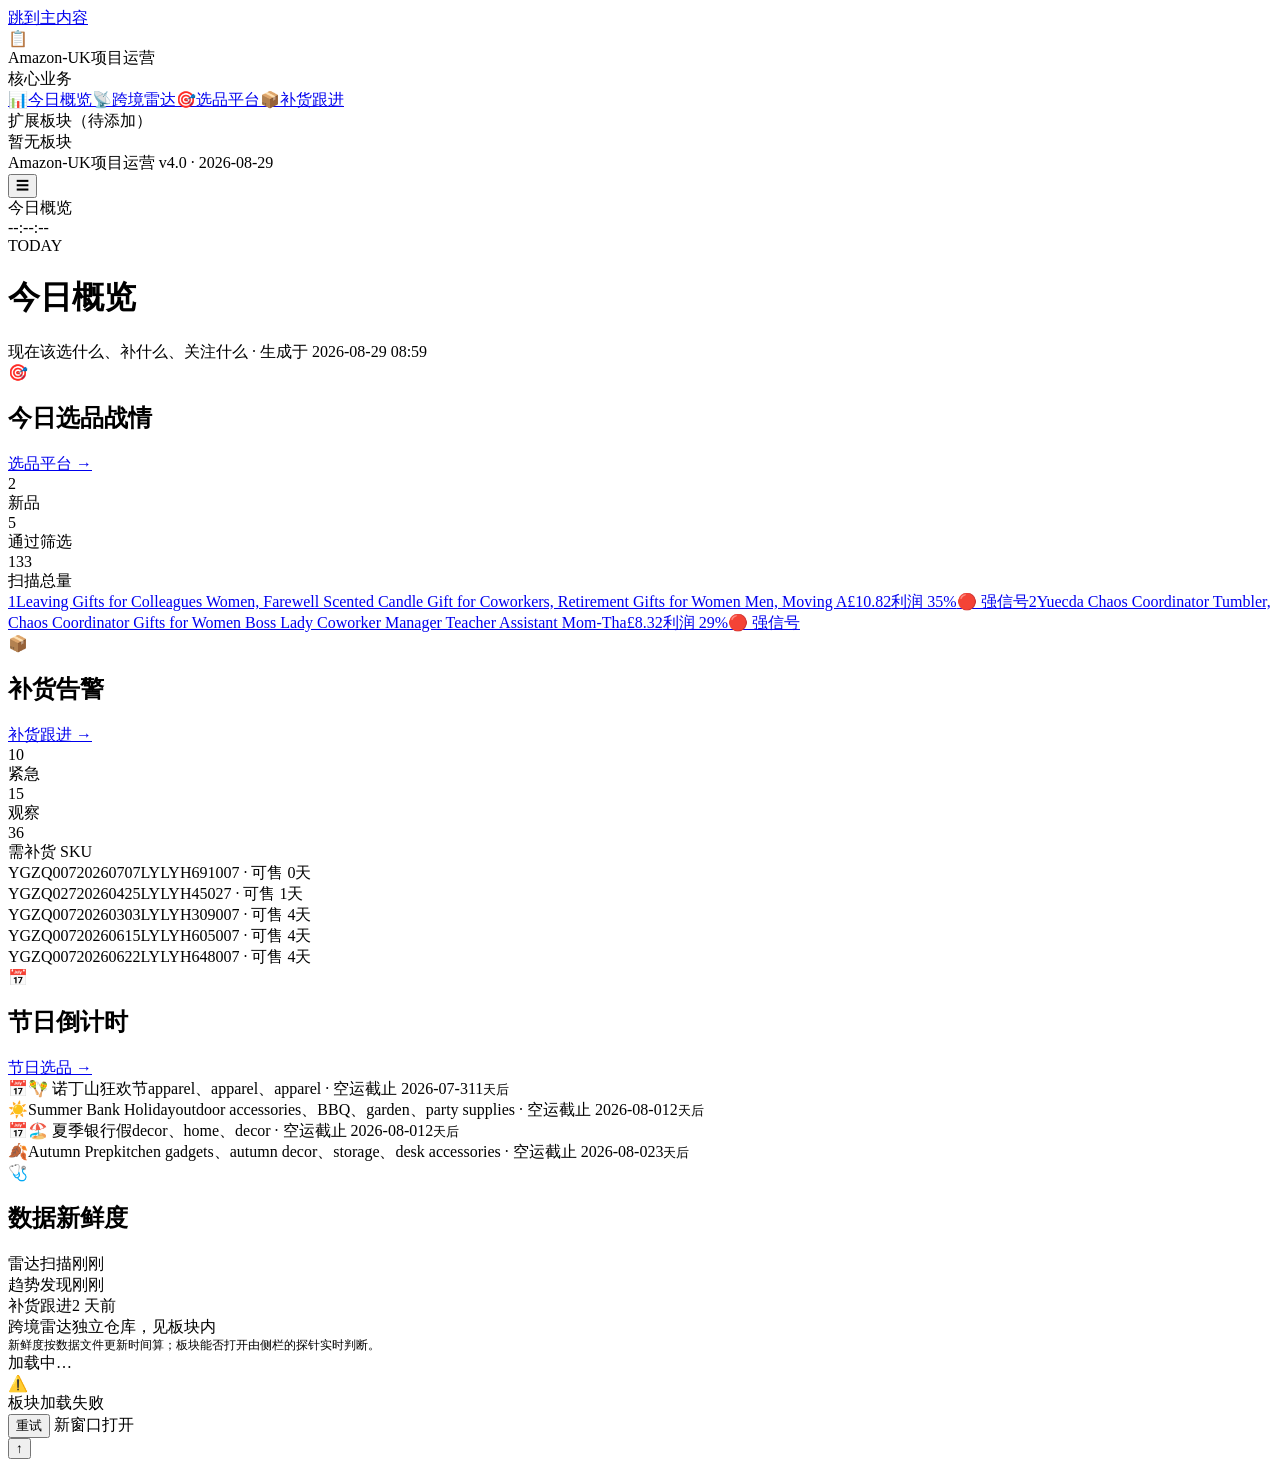
==== output/index.html @ d5772f44 "Add generated pages and France config" ====
<!DOCTYPE html>
<html lang="zh-CN">
<head>
<meta charset="UTF-8">
<meta name="viewport" content="width=device-width, initial-scale=1.0">
<title>Amazon-UK项目运营</title>
<link rel="icon" href="data:image/svg+xml,<svg xmlns='http://www.w3.org/2000/svg' viewBox='0 0 100 100'><text y='.9em' font-size='90'>📋</text></svg>">
<link rel="stylesheet" href="shared/oa-theme.css?v=202608290859">
</head>
<body class="oa-portal-page">

<a class="oa-skip-link" href="#main-content">跳到主内容</a>

<!-- Sidebar -->
<div id="sidebar-overlay" class="oa-sidebar-overlay"></div>
<aside id="sidebar" class="oa-sidebar">
    <div class="oa-sidebar-header">
        <div class="logo">
            <span class="logo-icon">📋</span>
            <div class="logo-text">
                <span class="logo-title">Amazon-UK项目运营</span>
                <span class="logo-sub"></span>
            </div>
        </div>
    </div>
    <nav id="nav" class="oa-nav" aria-label="板块导航">
        <div class="oa-nav-group-label">核心业务</div><a class="oa-nav-item" data-key="dashboard" href="#/dashboard" title="现在该选什么、补什么、关注什么"><span class="oa-nav-icon" aria-hidden="true">📊</span><span class="oa-nav-label">今日概览</span></a><a class="oa-nav-item" data-key="radar" href="#/radar" title="24h跨境电商情报聚合"><span class="oa-nav-icon" aria-hidden="true">📡</span><span class="oa-nav-label">跨境雷达</span><span class="oa-nav-health" data-health="unknown" title="板块健康状态"></span></a><a class="oa-nav-item" data-key="platform" href="#/platform" title="产品发现、扫描、看板管理"><span class="oa-nav-icon" aria-hidden="true">🎯</span><span class="oa-nav-label">选品平台</span><span class="oa-nav-health" data-health="unknown" title="板块健康状态"></span></a><a class="oa-nav-item" data-key="analysis" href="#/analysis" title="运营数据与补货分析"><span class="oa-nav-icon" aria-hidden="true">📦</span><span class="oa-nav-label">补货跟进</span><span class="oa-nav-health" data-health="unknown" title="板块健康状态"></span></a><div class="oa-nav-group-label dim">扩展板块（待添加）</div><div class="oa-nav-empty">暂无板块</div>
    </nav>
    <div class="oa-sidebar-footer">
        Amazon-UK项目运营 v4.0 · 2026-08-29
    </div>
</aside>

<!-- Main -->
<div id="main" class="oa-main">
    <div id="topbar" class="oa-topbar">
        <div class="oa-topbar-left">
            <button id="menuBtn" class="oa-menu-btn" aria-label="打开导航" aria-expanded="false">☰</button>
            <div class="module-title">
                <span class="dot" id="statusDot"></span>
                <span id="current-module">今日概览</span>
            </div>
        </div>
        <div class="topbar-right">
            <span class="last-update" id="last-update"></span>
            <span id="clock" class="oa-clock">--:--:--</span>
        </div>
    </div>

    <div id="main-content" class="oa-content-wrap" tabindex="-1">
        <!-- 今日概览：同源直渲染，不走 iframe（DESIGN-DECISIONS D6） -->
        <div id="dashboard" class="oa-dashboard">
<div class="oa-dash-head"><div class="oa-dash-eyebrow">TODAY</div><h1 class="oa-dash-title">今日概览</h1><div class="oa-dash-sub">现在该选什么、补什么、关注什么 · 生成于 2026-08-29 08:59</div></div><div class="oa-dash-grid"><section class="oa-dash-card"><div class="oa-dash-card-head"><span class="oa-dash-card-icon" aria-hidden="true">🎯</span><h2 class="oa-dash-card-title">今日选品战情</h2><a class="oa-dash-card-link" href="#/platform">选品平台 →</a></div><div class="oa-dash-metrics"><div class="oa-dash-metric"><div class="oa-dash-metric-value">2</div><div class="oa-dash-metric-label">新品</div></div><div class="oa-dash-metric"><div class="oa-dash-metric-value">5</div><div class="oa-dash-metric-label">通过筛选</div></div><div class="oa-dash-metric"><div class="oa-dash-metric-value">133</div><div class="oa-dash-metric-label">扫描总量</div></div></div><div class="oa-dash-picks"><a class="oa-pick" href="https://www.amazon.co.uk/dp/B0F4KLK5TJ" target="_blank" rel="noopener noreferrer"><span class="oa-pick-rank">1</span><img class="oa-pick-img" src="https://m.media-amazon.com/images/I/61jW+x+29pL._AC_UL320_.jpg" alt="" loading="lazy"><span class="oa-pick-body"><span class="oa-pick-name">Leaving Gifts for Colleagues Women, Farewell Scented Candle Gift for Coworkers, Retirement Gifts for Women Men, Moving A</span><span class="oa-pick-meta"><span class="oa-pick-price">£10.82</span><span>利润 35%</span><span>🔴 强信号</span></span></span></a><a class="oa-pick" href="https://www.amazon.co.uk/dp/B0GS9F2SWW" target="_blank" rel="noopener noreferrer"><span class="oa-pick-rank">2</span><img class="oa-pick-img" src="https://m.media-amazon.com/images/I/71F77Io3lPL._AC_UL320_.jpg" alt="" loading="lazy"><span class="oa-pick-body"><span class="oa-pick-name">Yuecda Chaos Coordinator Tumbler, Chaos Coordinator Gifts for Women Boss Lady Coworker Manager Teacher Assistant Mom-Tha</span><span class="oa-pick-meta"><span class="oa-pick-price">£8.32</span><span>利润 29%</span><span>🔴 强信号</span></span></span></a></div></section><section class="oa-dash-card"><div class="oa-dash-card-head"><span class="oa-dash-card-icon" aria-hidden="true">📦</span><h2 class="oa-dash-card-title">补货告警</h2><a class="oa-dash-card-link" href="#/analysis">补货跟进 →</a></div><div class="oa-dash-metrics"><div class="oa-dash-metric"><div class="oa-dash-metric-value is-alert">10</div><div class="oa-dash-metric-label">紧急</div></div><div class="oa-dash-metric"><div class="oa-dash-metric-value is-warn">15</div><div class="oa-dash-metric-label">观察</div></div><div class="oa-dash-metric"><div class="oa-dash-metric-value">36</div><div class="oa-dash-metric-label">需补货 SKU</div></div></div><div class="oa-dash-alerts"><div class="oa-alert-row" data-level="urgent"><span class="oa-alert-sku" title="LY帐篷钉拔器-2件">YGZQ00720260707LYLYH691</span><span class="oa-alert-tag">007 · 可售 0天</span></div><div class="oa-alert-row" data-level="urgent"><span class="oa-alert-sku" title="LY足球奖杯气球-奖杯1+足球2+金星2+丝带1">YGZQ02720260425LYLYH45</span><span class="oa-alert-tag">027 · 可售 1天</span></div><div class="oa-alert-row" data-level="urgent"><span class="oa-alert-sku" title="LY壁纸平滑工具-8件套">YGZQ00720260303LYLYH309</span><span class="oa-alert-tag">007 · 可售 4天</span></div><div class="oa-alert-row" data-level="urgent"><span class="oa-alert-sku" title="LY宿醉工具包10*15cm-10件">YGZQ00720260615LYLYH605</span><span class="oa-alert-tag">007 · 可售 4天</span></div><div class="oa-alert-row" data-level="urgent"><span class="oa-alert-sku" title="LY便携折叠杯架-1层6杯-1件">YGZQ00720260622LYLYH648</span><span class="oa-alert-tag">007 · 可售 4天</span></div></div></section><section class="oa-dash-card"><div class="oa-dash-card-head"><span class="oa-dash-card-icon" aria-hidden="true">📅</span><h2 class="oa-dash-card-title">节日倒计时</h2><a class="oa-dash-card-link" href="#/platform">节日选品 →</a></div><div class="oa-dash-festivals"><div class="oa-fest-row"><span class="oa-fest-icon" aria-hidden="true">📅</span><span class="oa-fest-body"><span class="oa-fest-name">🪇 诺丁山狂欢节</span><span class="oa-fest-cats" title="apparel、apparel、apparel · 空运截止 2026-07-31">apparel、apparel、apparel · 空运截止 2026-07-31</span></span><span class="oa-fest-days is-soon">1<small>天后</small></span></div><div class="oa-fest-row"><span class="oa-fest-icon" aria-hidden="true">☀️</span><span class="oa-fest-body"><span class="oa-fest-name">Summer Bank Holiday</span><span class="oa-fest-cats" title="outdoor accessories、BBQ、garden、party supplies · 空运截止 2026-08-01">outdoor accessories、BBQ、garden、party supplies · 空运截止 2026-08-01</span></span><span class="oa-fest-days is-soon">2<small>天后</small></span></div><div class="oa-fest-row"><span class="oa-fest-icon" aria-hidden="true">📅</span><span class="oa-fest-body"><span class="oa-fest-name">🏖️ 夏季银行假</span><span class="oa-fest-cats" title="decor、home、decor · 空运截止 2026-08-01">decor、home、decor · 空运截止 2026-08-01</span></span><span class="oa-fest-days is-soon">2<small>天后</small></span></div><div class="oa-fest-row"><span class="oa-fest-icon" aria-hidden="true">🍂</span><span class="oa-fest-body"><span class="oa-fest-name">Autumn Prep</span><span class="oa-fest-cats" title="kitchen gadgets、autumn decor、storage、desk accessories · 空运截止 2026-08-02">kitchen gadgets、autumn decor、storage、desk accessories · 空运截止 2026-08-02</span></span><span class="oa-fest-days is-soon">3<small>天后</small></span></div></div></section><section class="oa-dash-card"><div class="oa-dash-card-head"><span class="oa-dash-card-icon" aria-hidden="true">🩺</span><h2 class="oa-dash-card-title">数据新鲜度</h2></div><div class="oa-dash-health"><div class="oa-health-row"><span class="oa-health-dot" data-health="ok"></span><span class="oa-health-name">雷达扫描</span><span class="oa-health-detail">刚刚</span></div><div class="oa-health-row"><span class="oa-health-dot" data-health="ok"></span><span class="oa-health-name">趋势发现</span><span class="oa-health-detail">刚刚</span></div><div class="oa-health-row"><span class="oa-health-dot" data-health="ok"></span><span class="oa-health-name">补货跟进</span><span class="oa-health-detail">2 天前</span></div><div class="oa-health-row"><span class="oa-health-dot" data-health="unknown"></span><span class="oa-health-name">跨境雷达</span><span class="oa-health-detail">独立仓库，见板块内</span></div></div><div class="oa-dash-sub" style="margin-top:0;font-size:11.5px">新鲜度按数据文件更新时间算；板块能否打开由侧栏的探针实时判断。</div></section></div>
        </div>

        <!-- 板块 iframe -->
        <iframe id="content-frame" class="oa-content-frame" title="板块内容" hidden></iframe>

        <!-- 加载中 -->
        <div id="loading" class="oa-loading">
            <div class="spinner"></div>
            <span class="load-text">加载中…</span>
        </div>

        <!-- 加载失败：audit P2 —— iframe 的 error 事件识别不了 HTTP 404/500，
             所以四种结果都要有明确 UI，不能让空白页伪装成加载成功 -->
        <div id="frameError" class="oa-frame-error" role="alert">
            <div class="fe-icon" id="feIcon">⚠️</div>
            <div class="fe-title" id="feTitle">板块加载失败</div>
            <div class="fe-desc" id="feDesc"></div>
            <div class="fe-detail" id="feDetail"></div>
            <div class="fe-actions">
                <button class="oa-btn oa-btn-primary" id="feRetry">重试</button>
                <a class="oa-btn" id="feOpen" target="_blank" rel="noopener noreferrer">新窗口打开</a>
            </div>
        </div>
    </div>
</div>

<script>window.OA_PORTAL = {"systemName": "Amazon-UK\u9879\u76ee\u8fd0\u8425", "siteOrigin": "https://Baodan168.github.io", "dashboardKey": "dashboard", "builtAt": "2026-08-29 08:59", "modules": [{"key": "dashboard", "label": "\u4eca\u65e5\u6982\u89c8", "url": "", "probe": "", "inline": true, "cross_origin": false}, {"key": "radar", "label": "\u8de8\u5883\u96f7\u8fbe", "url": "https://Baodan168.github.io/kj-news-radar/", "probe": "https://Baodan168.github.io/kj-news-radar/", "inline": false, "cross_origin": true}, {"key": "platform", "label": "\u9009\u54c1\u5e73\u53f0", "url": "platform.html", "probe": "platform.html", "inline": false, "cross_origin": false}, {"key": "analysis", "label": "\u8865\u8d27\u8ddf\u8fdb", "url": "analysis/", "probe": "analysis/index.html", "inline": false, "cross_origin": false}]};</script>
<script src="assets/portal.js?v=202608290859"></script>

<!-- 回到顶部（固定显示） -->
<button class="to-top" id="toTop" aria-label="回到顶部" title="回到顶部">↑</button>
<script>
(function () {
  var b = document.getElementById('toTop');
  if (!b) return;
  function scrollTop() {
    var sc = document.scrollingElement || document.documentElement;
    if (sc.scrollTop > 0) sc.scrollTo({ top: 0, behavior: 'smooth' });
    var els = document.querySelectorAll('.oa-content-wrap, .content-wrap, [class*="scroll"], main, body');
    for (var i = 0; i < els.length; i++) {
      if (els[i].scrollTop > 0) els[i].scrollTo({ top: 0, behavior: 'smooth' });
    }
    // 同域 iframe 内部滚动联动（如跨境雷达：cross_origin 不拉高 iframe，滚动在 iframe 内部）
    var fr = document.querySelector('iframe');
    if (fr && fr.contentWindow) {
      try {
        var iw = fr.contentWindow;
        if (iw.scrollY > 0) iw.scrollTo({ top: 0, behavior: 'smooth' });
        var idoc = fr.contentDocument;
        if (idoc) {
          var ies = idoc.querySelectorAll('.oa-content-wrap, .content-wrap, [class*="scroll"], main, body');
          for (var j = 0; j < ies.length; j++) {
            if (ies[j].scrollTop > 0) ies[j].scrollTo({ top: 0, behavior: 'smooth' });
          }
        }
      } catch (e) { /* 跨域 iframe 无法访问，忽略 */ }
    }
  }
  b.addEventListener('click', scrollTop);
})();
</script>
</body>
</html>
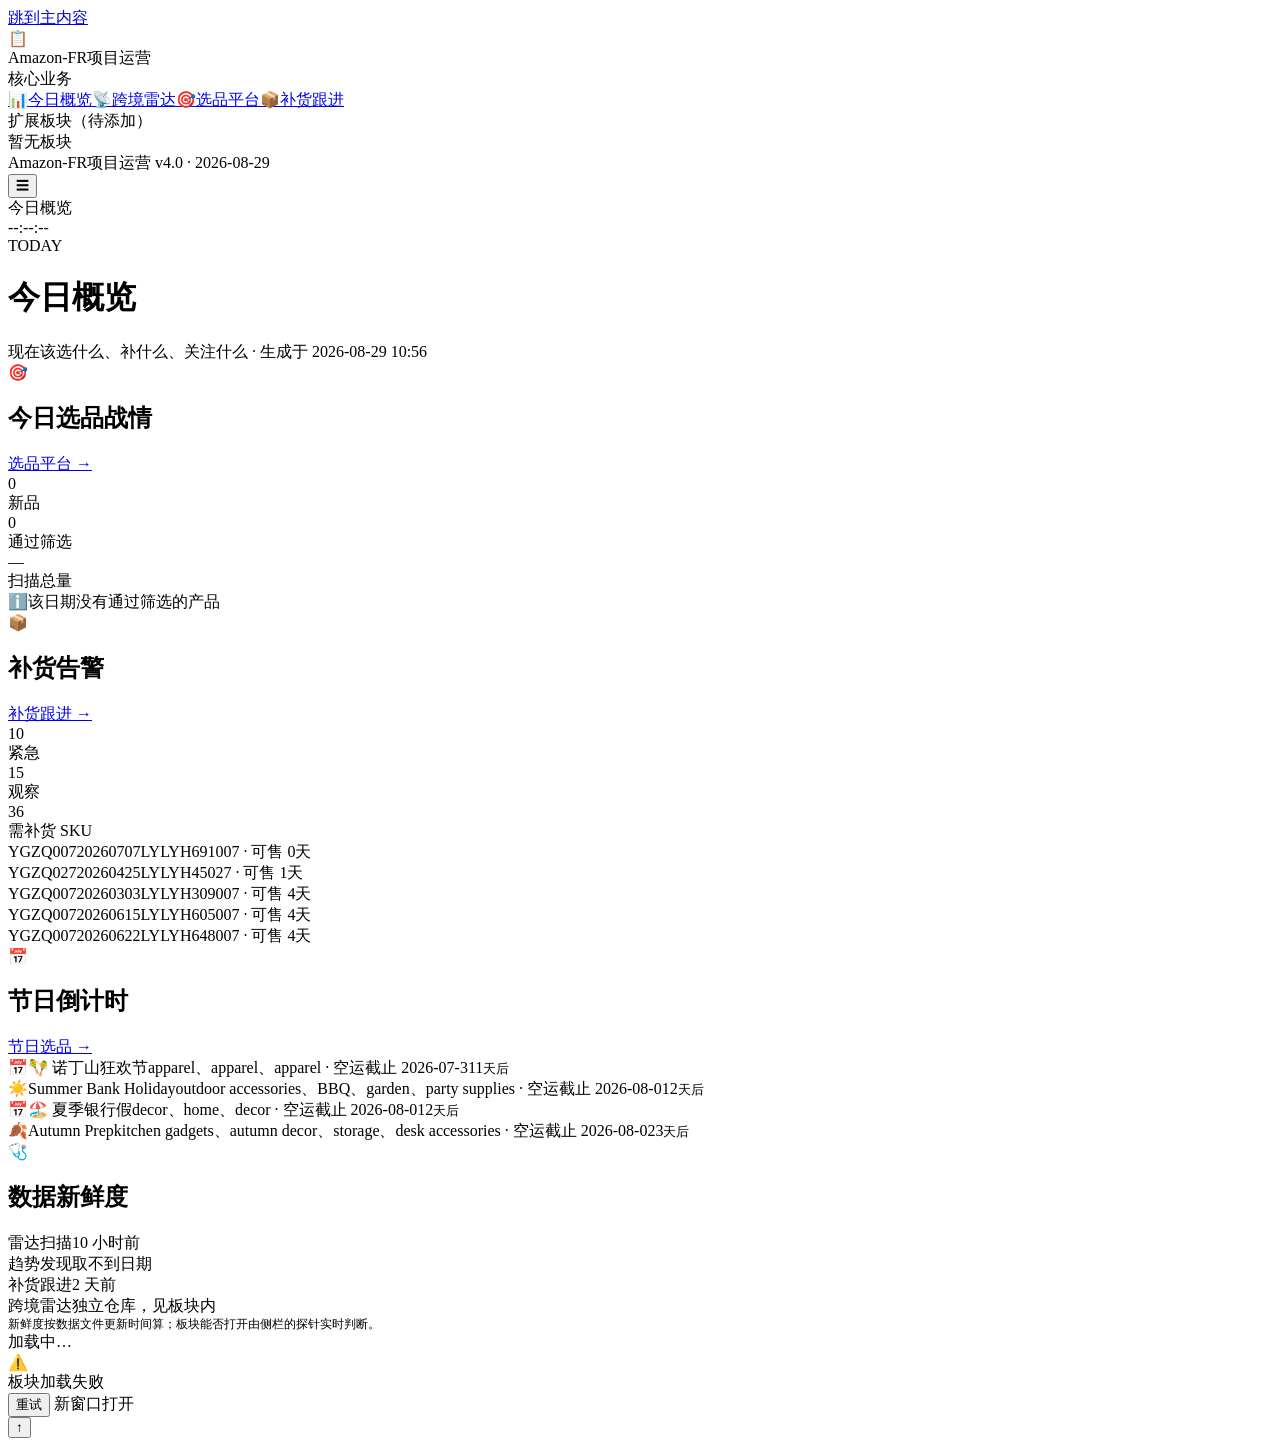
==== commit cd20b188: "完善法国站：修复爬虫bug、添加法国节日数据、更新festival引擎" ====
--- a/output/index.html
+++ b/output/index.html
@@ -3,9 +3,9 @@
 <head>
 <meta charset="UTF-8">
 <meta name="viewport" content="width=device-width, initial-scale=1.0">
-<title>Amazon-UK项目运营</title>
+<title>Amazon-FR项目运营</title>
 <link rel="icon" href="data:image/svg+xml,<svg xmlns='http://www.w3.org/2000/svg' viewBox='0 0 100 100'><text y='.9em' font-size='90'>📋</text></svg>">
-<link rel="stylesheet" href="shared/oa-theme.css?v=202608290859">
+<link rel="stylesheet" href="shared/oa-theme.css?v=202608291056">
 </head>
 <body class="oa-portal-page">
 
@@ -18,7 +18,7 @@
         <div class="logo">
             <span class="logo-icon">📋</span>
             <div class="logo-text">
-                <span class="logo-title">Amazon-UK项目运营</span>
+                <span class="logo-title">Amazon-FR项目运营</span>
                 <span class="logo-sub"></span>
             </div>
         </div>
@@ -27,7 +27,7 @@
         <div class="oa-nav-group-label">核心业务</div><a class="oa-nav-item" data-key="dashboard" href="#/dashboard" title="现在该选什么、补什么、关注什么"><span class="oa-nav-icon" aria-hidden="true">📊</span><span class="oa-nav-label">今日概览</span></a><a class="oa-nav-item" data-key="radar" href="#/radar" title="24h跨境电商情报聚合"><span class="oa-nav-icon" aria-hidden="true">📡</span><span class="oa-nav-label">跨境雷达</span><span class="oa-nav-health" data-health="unknown" title="板块健康状态"></span></a><a class="oa-nav-item" data-key="platform" href="#/platform" title="产品发现、扫描、看板管理"><span class="oa-nav-icon" aria-hidden="true">🎯</span><span class="oa-nav-label">选品平台</span><span class="oa-nav-health" data-health="unknown" title="板块健康状态"></span></a><a class="oa-nav-item" data-key="analysis" href="#/analysis" title="运营数据与补货分析"><span class="oa-nav-icon" aria-hidden="true">📦</span><span class="oa-nav-label">补货跟进</span><span class="oa-nav-health" data-health="unknown" title="板块健康状态"></span></a><div class="oa-nav-group-label dim">扩展板块（待添加）</div><div class="oa-nav-empty">暂无板块</div>
     </nav>
     <div class="oa-sidebar-footer">
-        Amazon-UK项目运营 v4.0 · 2026-08-29
+        Amazon-FR项目运营 v4.0 · 2026-08-29
     </div>
 </aside>
 
@@ -50,7 +50,7 @@
     <div id="main-content" class="oa-content-wrap" tabindex="-1">
         <!-- 今日概览：同源直渲染，不走 iframe（DESIGN-DECISIONS D6） -->
         <div id="dashboard" class="oa-dashboard">
-<div class="oa-dash-head"><div class="oa-dash-eyebrow">TODAY</div><h1 class="oa-dash-title">今日概览</h1><div class="oa-dash-sub">现在该选什么、补什么、关注什么 · 生成于 2026-08-29 08:59</div></div><div class="oa-dash-grid"><section class="oa-dash-card"><div class="oa-dash-card-head"><span class="oa-dash-card-icon" aria-hidden="true">🎯</span><h2 class="oa-dash-card-title">今日选品战情</h2><a class="oa-dash-card-link" href="#/platform">选品平台 →</a></div><div class="oa-dash-metrics"><div class="oa-dash-metric"><div class="oa-dash-metric-value">2</div><div class="oa-dash-metric-label">新品</div></div><div class="oa-dash-metric"><div class="oa-dash-metric-value">5</div><div class="oa-dash-metric-label">通过筛选</div></div><div class="oa-dash-metric"><div class="oa-dash-metric-value">133</div><div class="oa-dash-metric-label">扫描总量</div></div></div><div class="oa-dash-picks"><a class="oa-pick" href="https://www.amazon.co.uk/dp/B0F4KLK5TJ" target="_blank" rel="noopener noreferrer"><span class="oa-pick-rank">1</span><img class="oa-pick-img" src="https://m.media-amazon.com/images/I/61jW+x+29pL._AC_UL320_.jpg" alt="" loading="lazy"><span class="oa-pick-body"><span class="oa-pick-name">Leaving Gifts for Colleagues Women, Farewell Scented Candle Gift for Coworkers, Retirement Gifts for Women Men, Moving A</span><span class="oa-pick-meta"><span class="oa-pick-price">£10.82</span><span>利润 35%</span><span>🔴 强信号</span></span></span></a><a class="oa-pick" href="https://www.amazon.co.uk/dp/B0GS9F2SWW" target="_blank" rel="noopener noreferrer"><span class="oa-pick-rank">2</span><img class="oa-pick-img" src="https://m.media-amazon.com/images/I/71F77Io3lPL._AC_UL320_.jpg" alt="" loading="lazy"><span class="oa-pick-body"><span class="oa-pick-name">Yuecda Chaos Coordinator Tumbler, Chaos Coordinator Gifts for Women Boss Lady Coworker Manager Teacher Assistant Mom-Tha</span><span class="oa-pick-meta"><span class="oa-pick-price">£8.32</span><span>利润 29%</span><span>🔴 强信号</span></span></span></a></div></section><section class="oa-dash-card"><div class="oa-dash-card-head"><span class="oa-dash-card-icon" aria-hidden="true">📦</span><h2 class="oa-dash-card-title">补货告警</h2><a class="oa-dash-card-link" href="#/analysis">补货跟进 →</a></div><div class="oa-dash-metrics"><div class="oa-dash-metric"><div class="oa-dash-metric-value is-alert">10</div><div class="oa-dash-metric-label">紧急</div></div><div class="oa-dash-metric"><div class="oa-dash-metric-value is-warn">15</div><div class="oa-dash-metric-label">观察</div></div><div class="oa-dash-metric"><div class="oa-dash-metric-value">36</div><div class="oa-dash-metric-label">需补货 SKU</div></div></div><div class="oa-dash-alerts"><div class="oa-alert-row" data-level="urgent"><span class="oa-alert-sku" title="LY帐篷钉拔器-2件">YGZQ00720260707LYLYH691</span><span class="oa-alert-tag">007 · 可售 0天</span></div><div class="oa-alert-row" data-level="urgent"><span class="oa-alert-sku" title="LY足球奖杯气球-奖杯1+足球2+金星2+丝带1">YGZQ02720260425LYLYH45</span><span class="oa-alert-tag">027 · 可售 1天</span></div><div class="oa-alert-row" data-level="urgent"><span class="oa-alert-sku" title="LY壁纸平滑工具-8件套">YGZQ00720260303LYLYH309</span><span class="oa-alert-tag">007 · 可售 4天</span></div><div class="oa-alert-row" data-level="urgent"><span class="oa-alert-sku" title="LY宿醉工具包10*15cm-10件">YGZQ00720260615LYLYH605</span><span class="oa-alert-tag">007 · 可售 4天</span></div><div class="oa-alert-row" data-level="urgent"><span class="oa-alert-sku" title="LY便携折叠杯架-1层6杯-1件">YGZQ00720260622LYLYH648</span><span class="oa-alert-tag">007 · 可售 4天</span></div></div></section><section class="oa-dash-card"><div class="oa-dash-card-head"><span class="oa-dash-card-icon" aria-hidden="true">📅</span><h2 class="oa-dash-card-title">节日倒计时</h2><a class="oa-dash-card-link" href="#/platform">节日选品 →</a></div><div class="oa-dash-festivals"><div class="oa-fest-row"><span class="oa-fest-icon" aria-hidden="true">📅</span><span class="oa-fest-body"><span class="oa-fest-name">🪇 诺丁山狂欢节</span><span class="oa-fest-cats" title="apparel、apparel、apparel · 空运截止 2026-07-31">apparel、apparel、apparel · 空运截止 2026-07-31</span></span><span class="oa-fest-days is-soon">1<small>天后</small></span></div><div class="oa-fest-row"><span class="oa-fest-icon" aria-hidden="true">☀️</span><span class="oa-fest-body"><span class="oa-fest-name">Summer Bank Holiday</span><span class="oa-fest-cats" title="outdoor accessories、BBQ、garden、party supplies · 空运截止 2026-08-01">outdoor accessories、BBQ、garden、party supplies · 空运截止 2026-08-01</span></span><span class="oa-fest-days is-soon">2<small>天后</small></span></div><div class="oa-fest-row"><span class="oa-fest-icon" aria-hidden="true">📅</span><span class="oa-fest-body"><span class="oa-fest-name">🏖️ 夏季银行假</span><span class="oa-fest-cats" title="decor、home、decor · 空运截止 2026-08-01">decor、home、decor · 空运截止 2026-08-01</span></span><span class="oa-fest-days is-soon">2<small>天后</small></span></div><div class="oa-fest-row"><span class="oa-fest-icon" aria-hidden="true">🍂</span><span class="oa-fest-body"><span class="oa-fest-name">Autumn Prep</span><span class="oa-fest-cats" title="kitchen gadgets、autumn decor、storage、desk accessories · 空运截止 2026-08-02">kitchen gadgets、autumn decor、storage、desk accessories · 空运截止 2026-08-02</span></span><span class="oa-fest-days is-soon">3<small>天后</small></span></div></div></section><section class="oa-dash-card"><div class="oa-dash-card-head"><span class="oa-dash-card-icon" aria-hidden="true">🩺</span><h2 class="oa-dash-card-title">数据新鲜度</h2></div><div class="oa-dash-health"><div class="oa-health-row"><span class="oa-health-dot" data-health="ok"></span><span class="oa-health-name">雷达扫描</span><span class="oa-health-detail">刚刚</span></div><div class="oa-health-row"><span class="oa-health-dot" data-health="ok"></span><span class="oa-health-name">趋势发现</span><span class="oa-health-detail">刚刚</span></div><div class="oa-health-row"><span class="oa-health-dot" data-health="ok"></span><span class="oa-health-name">补货跟进</span><span class="oa-health-detail">2 天前</span></div><div class="oa-health-row"><span class="oa-health-dot" data-health="unknown"></span><span class="oa-health-name">跨境雷达</span><span class="oa-health-detail">独立仓库，见板块内</span></div></div><div class="oa-dash-sub" style="margin-top:0;font-size:11.5px">新鲜度按数据文件更新时间算；板块能否打开由侧栏的探针实时判断。</div></section></div>
+<div class="oa-dash-head"><div class="oa-dash-eyebrow">TODAY</div><h1 class="oa-dash-title">今日概览</h1><div class="oa-dash-sub">现在该选什么、补什么、关注什么 · 生成于 2026-08-29 10:56</div></div><div class="oa-dash-grid"><section class="oa-dash-card"><div class="oa-dash-card-head"><span class="oa-dash-card-icon" aria-hidden="true">🎯</span><h2 class="oa-dash-card-title">今日选品战情</h2><a class="oa-dash-card-link" href="#/platform">选品平台 →</a></div><div class="oa-dash-metrics"><div class="oa-dash-metric"><div class="oa-dash-metric-value">0</div><div class="oa-dash-metric-label">新品</div></div><div class="oa-dash-metric"><div class="oa-dash-metric-value">0</div><div class="oa-dash-metric-label">通过筛选</div></div><div class="oa-dash-metric"><div class="oa-dash-metric-value">—</div><div class="oa-dash-metric-label">扫描总量</div></div></div><div class="oa-dash-nodata"><span class="nd-icon">ℹ️</span><span>该日期没有通过筛选的产品</span></div></section><section class="oa-dash-card"><div class="oa-dash-card-head"><span class="oa-dash-card-icon" aria-hidden="true">📦</span><h2 class="oa-dash-card-title">补货告警</h2><a class="oa-dash-card-link" href="#/analysis">补货跟进 →</a></div><div class="oa-dash-metrics"><div class="oa-dash-metric"><div class="oa-dash-metric-value is-alert">10</div><div class="oa-dash-metric-label">紧急</div></div><div class="oa-dash-metric"><div class="oa-dash-metric-value is-warn">15</div><div class="oa-dash-metric-label">观察</div></div><div class="oa-dash-metric"><div class="oa-dash-metric-value">36</div><div class="oa-dash-metric-label">需补货 SKU</div></div></div><div class="oa-dash-alerts"><div class="oa-alert-row" data-level="urgent"><span class="oa-alert-sku" title="LY帐篷钉拔器-2件">YGZQ00720260707LYLYH691</span><span class="oa-alert-tag">007 · 可售 0天</span></div><div class="oa-alert-row" data-level="urgent"><span class="oa-alert-sku" title="LY足球奖杯气球-奖杯1+足球2+金星2+丝带1">YGZQ02720260425LYLYH45</span><span class="oa-alert-tag">027 · 可售 1天</span></div><div class="oa-alert-row" data-level="urgent"><span class="oa-alert-sku" title="LY壁纸平滑工具-8件套">YGZQ00720260303LYLYH309</span><span class="oa-alert-tag">007 · 可售 4天</span></div><div class="oa-alert-row" data-level="urgent"><span class="oa-alert-sku" title="LY宿醉工具包10*15cm-10件">YGZQ00720260615LYLYH605</span><span class="oa-alert-tag">007 · 可售 4天</span></div><div class="oa-alert-row" data-level="urgent"><span class="oa-alert-sku" title="LY便携折叠杯架-1层6杯-1件">YGZQ00720260622LYLYH648</span><span class="oa-alert-tag">007 · 可售 4天</span></div></div></section><section class="oa-dash-card"><div class="oa-dash-card-head"><span class="oa-dash-card-icon" aria-hidden="true">📅</span><h2 class="oa-dash-card-title">节日倒计时</h2><a class="oa-dash-card-link" href="#/platform">节日选品 →</a></div><div class="oa-dash-festivals"><div class="oa-fest-row"><span class="oa-fest-icon" aria-hidden="true">📅</span><span class="oa-fest-body"><span class="oa-fest-name">🪇 诺丁山狂欢节</span><span class="oa-fest-cats" title="apparel、apparel、apparel · 空运截止 2026-07-31">apparel、apparel、apparel · 空运截止 2026-07-31</span></span><span class="oa-fest-days is-soon">1<small>天后</small></span></div><div class="oa-fest-row"><span class="oa-fest-icon" aria-hidden="true">☀️</span><span class="oa-fest-body"><span class="oa-fest-name">Summer Bank Holiday</span><span class="oa-fest-cats" title="outdoor accessories、BBQ、garden、party supplies · 空运截止 2026-08-01">outdoor accessories、BBQ、garden、party supplies · 空运截止 2026-08-01</span></span><span class="oa-fest-days is-soon">2<small>天后</small></span></div><div class="oa-fest-row"><span class="oa-fest-icon" aria-hidden="true">📅</span><span class="oa-fest-body"><span class="oa-fest-name">🏖️ 夏季银行假</span><span class="oa-fest-cats" title="decor、home、decor · 空运截止 2026-08-01">decor、home、decor · 空运截止 2026-08-01</span></span><span class="oa-fest-days is-soon">2<small>天后</small></span></div><div class="oa-fest-row"><span class="oa-fest-icon" aria-hidden="true">🍂</span><span class="oa-fest-body"><span class="oa-fest-name">Autumn Prep</span><span class="oa-fest-cats" title="kitchen gadgets、autumn decor、storage、desk accessories · 空运截止 2026-08-02">kitchen gadgets、autumn decor、storage、desk accessories · 空运截止 2026-08-02</span></span><span class="oa-fest-days is-soon">3<small>天后</small></span></div></div></section><section class="oa-dash-card"><div class="oa-dash-card-head"><span class="oa-dash-card-icon" aria-hidden="true">🩺</span><h2 class="oa-dash-card-title">数据新鲜度</h2></div><div class="oa-dash-health"><div class="oa-health-row"><span class="oa-health-dot" data-health="ok"></span><span class="oa-health-name">雷达扫描</span><span class="oa-health-detail">10 小时前</span></div><div class="oa-health-row"><span class="oa-health-dot" data-health="unknown"></span><span class="oa-health-name">趋势发现</span><span class="oa-health-detail">取不到日期</span></div><div class="oa-health-row"><span class="oa-health-dot" data-health="ok"></span><span class="oa-health-name">补货跟进</span><span class="oa-health-detail">2 天前</span></div><div class="oa-health-row"><span class="oa-health-dot" data-health="unknown"></span><span class="oa-health-name">跨境雷达</span><span class="oa-health-detail">独立仓库，见板块内</span></div></div><div class="oa-dash-sub" style="margin-top:0;font-size:11.5px">新鲜度按数据文件更新时间算；板块能否打开由侧栏的探针实时判断。</div></section></div>
         </div>
 
         <!-- 板块 iframe -->
@@ -77,8 +77,8 @@
     </div>
 </div>
 
-<script>window.OA_PORTAL = {"systemName": "Amazon-UK\u9879\u76ee\u8fd0\u8425", "siteOrigin": "https://Baodan168.github.io", "dashboardKey": "dashboard", "builtAt": "2026-08-29 08:59", "modules": [{"key": "dashboard", "label": "\u4eca\u65e5\u6982\u89c8", "url": "", "probe": "", "inline": true, "cross_origin": false}, {"key": "radar", "label": "\u8de8\u5883\u96f7\u8fbe", "url": "https://Baodan168.github.io/kj-news-radar/", "probe": "https://Baodan168.github.io/kj-news-radar/", "inline": false, "cross_origin": true}, {"key": "platform", "label": "\u9009\u54c1\u5e73\u53f0", "url": "platform.html", "probe": "platform.html", "inline": false, "cross_origin": false}, {"key": "analysis", "label": "\u8865\u8d27\u8ddf\u8fdb", "url": "analysis/", "probe": "analysis/index.html", "inline": false, "cross_origin": false}]};</script>
-<script src="assets/portal.js?v=202608290859"></script>
+<script>window.OA_PORTAL = {"systemName": "Amazon-FR\u9879\u76ee\u8fd0\u8425", "siteOrigin": "https://Baodan168.github.io", "dashboardKey": "dashboard", "builtAt": "2026-08-29 10:56", "modules": [{"key": "dashboard", "label": "\u4eca\u65e5\u6982\u89c8", "url": "", "probe": "", "inline": true, "cross_origin": false}, {"key": "radar", "label": "\u8de8\u5883\u96f7\u8fbe", "url": "https://Baodan168.github.io/kj-news-radar/", "probe": "https://Baodan168.github.io/kj-news-radar/", "inline": false, "cross_origin": true}, {"key": "platform", "label": "\u9009\u54c1\u5e73\u53f0", "url": "platform.html", "probe": "platform.html", "inline": false, "cross_origin": false}, {"key": "analysis", "label": "\u8865\u8d27\u8ddf\u8fdb", "url": "analysis/", "probe": "analysis/index.html", "inline": false, "cross_origin": false}]};</script>
+<script src="assets/portal.js?v=202608291056"></script>
 
 <!-- 回到顶部（固定显示） -->
 <button class="to-top" id="toTop" aria-label="回到顶部" title="回到顶部">↑</button>
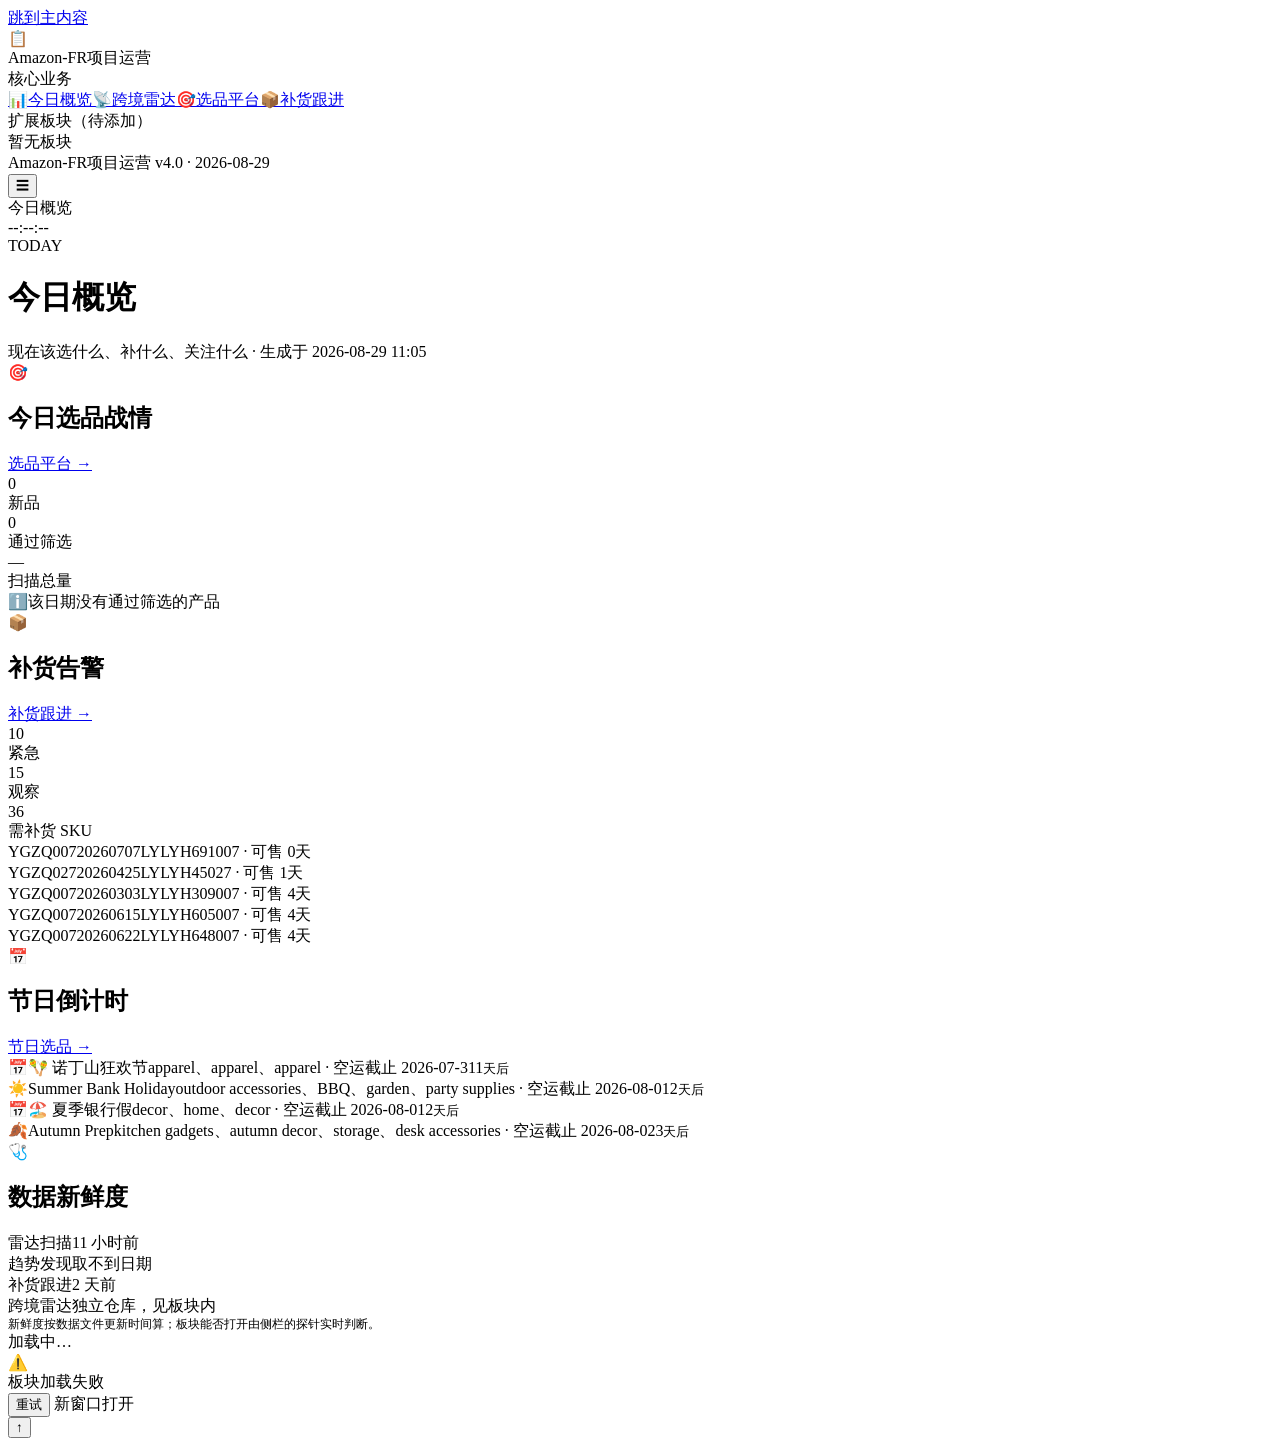
==== commit d6ffa0d7: "添加shared样式目录，复用UK UI设计" ====
--- a/output/index.html
+++ b/output/index.html
@@ -5,7 +5,7 @@
 <meta name="viewport" content="width=device-width, initial-scale=1.0">
 <title>Amazon-FR项目运营</title>
 <link rel="icon" href="data:image/svg+xml,<svg xmlns='http://www.w3.org/2000/svg' viewBox='0 0 100 100'><text y='.9em' font-size='90'>📋</text></svg>">
-<link rel="stylesheet" href="shared/oa-theme.css?v=202608291056">
+<link rel="stylesheet" href="shared/oa-theme.css?v=202608291105">
 </head>
 <body class="oa-portal-page">
 
@@ -50,7 +50,7 @@
     <div id="main-content" class="oa-content-wrap" tabindex="-1">
         <!-- 今日概览：同源直渲染，不走 iframe（DESIGN-DECISIONS D6） -->
         <div id="dashboard" class="oa-dashboard">
-<div class="oa-dash-head"><div class="oa-dash-eyebrow">TODAY</div><h1 class="oa-dash-title">今日概览</h1><div class="oa-dash-sub">现在该选什么、补什么、关注什么 · 生成于 2026-08-29 10:56</div></div><div class="oa-dash-grid"><section class="oa-dash-card"><div class="oa-dash-card-head"><span class="oa-dash-card-icon" aria-hidden="true">🎯</span><h2 class="oa-dash-card-title">今日选品战情</h2><a class="oa-dash-card-link" href="#/platform">选品平台 →</a></div><div class="oa-dash-metrics"><div class="oa-dash-metric"><div class="oa-dash-metric-value">0</div><div class="oa-dash-metric-label">新品</div></div><div class="oa-dash-metric"><div class="oa-dash-metric-value">0</div><div class="oa-dash-metric-label">通过筛选</div></div><div class="oa-dash-metric"><div class="oa-dash-metric-value">—</div><div class="oa-dash-metric-label">扫描总量</div></div></div><div class="oa-dash-nodata"><span class="nd-icon">ℹ️</span><span>该日期没有通过筛选的产品</span></div></section><section class="oa-dash-card"><div class="oa-dash-card-head"><span class="oa-dash-card-icon" aria-hidden="true">📦</span><h2 class="oa-dash-card-title">补货告警</h2><a class="oa-dash-card-link" href="#/analysis">补货跟进 →</a></div><div class="oa-dash-metrics"><div class="oa-dash-metric"><div class="oa-dash-metric-value is-alert">10</div><div class="oa-dash-metric-label">紧急</div></div><div class="oa-dash-metric"><div class="oa-dash-metric-value is-warn">15</div><div class="oa-dash-metric-label">观察</div></div><div class="oa-dash-metric"><div class="oa-dash-metric-value">36</div><div class="oa-dash-metric-label">需补货 SKU</div></div></div><div class="oa-dash-alerts"><div class="oa-alert-row" data-level="urgent"><span class="oa-alert-sku" title="LY帐篷钉拔器-2件">YGZQ00720260707LYLYH691</span><span class="oa-alert-tag">007 · 可售 0天</span></div><div class="oa-alert-row" data-level="urgent"><span class="oa-alert-sku" title="LY足球奖杯气球-奖杯1+足球2+金星2+丝带1">YGZQ02720260425LYLYH45</span><span class="oa-alert-tag">027 · 可售 1天</span></div><div class="oa-alert-row" data-level="urgent"><span class="oa-alert-sku" title="LY壁纸平滑工具-8件套">YGZQ00720260303LYLYH309</span><span class="oa-alert-tag">007 · 可售 4天</span></div><div class="oa-alert-row" data-level="urgent"><span class="oa-alert-sku" title="LY宿醉工具包10*15cm-10件">YGZQ00720260615LYLYH605</span><span class="oa-alert-tag">007 · 可售 4天</span></div><div class="oa-alert-row" data-level="urgent"><span class="oa-alert-sku" title="LY便携折叠杯架-1层6杯-1件">YGZQ00720260622LYLYH648</span><span class="oa-alert-tag">007 · 可售 4天</span></div></div></section><section class="oa-dash-card"><div class="oa-dash-card-head"><span class="oa-dash-card-icon" aria-hidden="true">📅</span><h2 class="oa-dash-card-title">节日倒计时</h2><a class="oa-dash-card-link" href="#/platform">节日选品 →</a></div><div class="oa-dash-festivals"><div class="oa-fest-row"><span class="oa-fest-icon" aria-hidden="true">📅</span><span class="oa-fest-body"><span class="oa-fest-name">🪇 诺丁山狂欢节</span><span class="oa-fest-cats" title="apparel、apparel、apparel · 空运截止 2026-07-31">apparel、apparel、apparel · 空运截止 2026-07-31</span></span><span class="oa-fest-days is-soon">1<small>天后</small></span></div><div class="oa-fest-row"><span class="oa-fest-icon" aria-hidden="true">☀️</span><span class="oa-fest-body"><span class="oa-fest-name">Summer Bank Holiday</span><span class="oa-fest-cats" title="outdoor accessories、BBQ、garden、party supplies · 空运截止 2026-08-01">outdoor accessories、BBQ、garden、party supplies · 空运截止 2026-08-01</span></span><span class="oa-fest-days is-soon">2<small>天后</small></span></div><div class="oa-fest-row"><span class="oa-fest-icon" aria-hidden="true">📅</span><span class="oa-fest-body"><span class="oa-fest-name">🏖️ 夏季银行假</span><span class="oa-fest-cats" title="decor、home、decor · 空运截止 2026-08-01">decor、home、decor · 空运截止 2026-08-01</span></span><span class="oa-fest-days is-soon">2<small>天后</small></span></div><div class="oa-fest-row"><span class="oa-fest-icon" aria-hidden="true">🍂</span><span class="oa-fest-body"><span class="oa-fest-name">Autumn Prep</span><span class="oa-fest-cats" title="kitchen gadgets、autumn decor、storage、desk accessories · 空运截止 2026-08-02">kitchen gadgets、autumn decor、storage、desk accessories · 空运截止 2026-08-02</span></span><span class="oa-fest-days is-soon">3<small>天后</small></span></div></div></section><section class="oa-dash-card"><div class="oa-dash-card-head"><span class="oa-dash-card-icon" aria-hidden="true">🩺</span><h2 class="oa-dash-card-title">数据新鲜度</h2></div><div class="oa-dash-health"><div class="oa-health-row"><span class="oa-health-dot" data-health="ok"></span><span class="oa-health-name">雷达扫描</span><span class="oa-health-detail">10 小时前</span></div><div class="oa-health-row"><span class="oa-health-dot" data-health="unknown"></span><span class="oa-health-name">趋势发现</span><span class="oa-health-detail">取不到日期</span></div><div class="oa-health-row"><span class="oa-health-dot" data-health="ok"></span><span class="oa-health-name">补货跟进</span><span class="oa-health-detail">2 天前</span></div><div class="oa-health-row"><span class="oa-health-dot" data-health="unknown"></span><span class="oa-health-name">跨境雷达</span><span class="oa-health-detail">独立仓库，见板块内</span></div></div><div class="oa-dash-sub" style="margin-top:0;font-size:11.5px">新鲜度按数据文件更新时间算；板块能否打开由侧栏的探针实时判断。</div></section></div>
+<div class="oa-dash-head"><div class="oa-dash-eyebrow">TODAY</div><h1 class="oa-dash-title">今日概览</h1><div class="oa-dash-sub">现在该选什么、补什么、关注什么 · 生成于 2026-08-29 11:05</div></div><div class="oa-dash-grid"><section class="oa-dash-card"><div class="oa-dash-card-head"><span class="oa-dash-card-icon" aria-hidden="true">🎯</span><h2 class="oa-dash-card-title">今日选品战情</h2><a class="oa-dash-card-link" href="#/platform">选品平台 →</a></div><div class="oa-dash-metrics"><div class="oa-dash-metric"><div class="oa-dash-metric-value">0</div><div class="oa-dash-metric-label">新品</div></div><div class="oa-dash-metric"><div class="oa-dash-metric-value">0</div><div class="oa-dash-metric-label">通过筛选</div></div><div class="oa-dash-metric"><div class="oa-dash-metric-value">—</div><div class="oa-dash-metric-label">扫描总量</div></div></div><div class="oa-dash-nodata"><span class="nd-icon">ℹ️</span><span>该日期没有通过筛选的产品</span></div></section><section class="oa-dash-card"><div class="oa-dash-card-head"><span class="oa-dash-card-icon" aria-hidden="true">📦</span><h2 class="oa-dash-card-title">补货告警</h2><a class="oa-dash-card-link" href="#/analysis">补货跟进 →</a></div><div class="oa-dash-metrics"><div class="oa-dash-metric"><div class="oa-dash-metric-value is-alert">10</div><div class="oa-dash-metric-label">紧急</div></div><div class="oa-dash-metric"><div class="oa-dash-metric-value is-warn">15</div><div class="oa-dash-metric-label">观察</div></div><div class="oa-dash-metric"><div class="oa-dash-metric-value">36</div><div class="oa-dash-metric-label">需补货 SKU</div></div></div><div class="oa-dash-alerts"><div class="oa-alert-row" data-level="urgent"><span class="oa-alert-sku" title="LY帐篷钉拔器-2件">YGZQ00720260707LYLYH691</span><span class="oa-alert-tag">007 · 可售 0天</span></div><div class="oa-alert-row" data-level="urgent"><span class="oa-alert-sku" title="LY足球奖杯气球-奖杯1+足球2+金星2+丝带1">YGZQ02720260425LYLYH45</span><span class="oa-alert-tag">027 · 可售 1天</span></div><div class="oa-alert-row" data-level="urgent"><span class="oa-alert-sku" title="LY壁纸平滑工具-8件套">YGZQ00720260303LYLYH309</span><span class="oa-alert-tag">007 · 可售 4天</span></div><div class="oa-alert-row" data-level="urgent"><span class="oa-alert-sku" title="LY宿醉工具包10*15cm-10件">YGZQ00720260615LYLYH605</span><span class="oa-alert-tag">007 · 可售 4天</span></div><div class="oa-alert-row" data-level="urgent"><span class="oa-alert-sku" title="LY便携折叠杯架-1层6杯-1件">YGZQ00720260622LYLYH648</span><span class="oa-alert-tag">007 · 可售 4天</span></div></div></section><section class="oa-dash-card"><div class="oa-dash-card-head"><span class="oa-dash-card-icon" aria-hidden="true">📅</span><h2 class="oa-dash-card-title">节日倒计时</h2><a class="oa-dash-card-link" href="#/platform">节日选品 →</a></div><div class="oa-dash-festivals"><div class="oa-fest-row"><span class="oa-fest-icon" aria-hidden="true">📅</span><span class="oa-fest-body"><span class="oa-fest-name">🪇 诺丁山狂欢节</span><span class="oa-fest-cats" title="apparel、apparel、apparel · 空运截止 2026-07-31">apparel、apparel、apparel · 空运截止 2026-07-31</span></span><span class="oa-fest-days is-soon">1<small>天后</small></span></div><div class="oa-fest-row"><span class="oa-fest-icon" aria-hidden="true">☀️</span><span class="oa-fest-body"><span class="oa-fest-name">Summer Bank Holiday</span><span class="oa-fest-cats" title="outdoor accessories、BBQ、garden、party supplies · 空运截止 2026-08-01">outdoor accessories、BBQ、garden、party supplies · 空运截止 2026-08-01</span></span><span class="oa-fest-days is-soon">2<small>天后</small></span></div><div class="oa-fest-row"><span class="oa-fest-icon" aria-hidden="true">📅</span><span class="oa-fest-body"><span class="oa-fest-name">🏖️ 夏季银行假</span><span class="oa-fest-cats" title="decor、home、decor · 空运截止 2026-08-01">decor、home、decor · 空运截止 2026-08-01</span></span><span class="oa-fest-days is-soon">2<small>天后</small></span></div><div class="oa-fest-row"><span class="oa-fest-icon" aria-hidden="true">🍂</span><span class="oa-fest-body"><span class="oa-fest-name">Autumn Prep</span><span class="oa-fest-cats" title="kitchen gadgets、autumn decor、storage、desk accessories · 空运截止 2026-08-02">kitchen gadgets、autumn decor、storage、desk accessories · 空运截止 2026-08-02</span></span><span class="oa-fest-days is-soon">3<small>天后</small></span></div></div></section><section class="oa-dash-card"><div class="oa-dash-card-head"><span class="oa-dash-card-icon" aria-hidden="true">🩺</span><h2 class="oa-dash-card-title">数据新鲜度</h2></div><div class="oa-dash-health"><div class="oa-health-row"><span class="oa-health-dot" data-health="ok"></span><span class="oa-health-name">雷达扫描</span><span class="oa-health-detail">11 小时前</span></div><div class="oa-health-row"><span class="oa-health-dot" data-health="unknown"></span><span class="oa-health-name">趋势发现</span><span class="oa-health-detail">取不到日期</span></div><div class="oa-health-row"><span class="oa-health-dot" data-health="ok"></span><span class="oa-health-name">补货跟进</span><span class="oa-health-detail">2 天前</span></div><div class="oa-health-row"><span class="oa-health-dot" data-health="unknown"></span><span class="oa-health-name">跨境雷达</span><span class="oa-health-detail">独立仓库，见板块内</span></div></div><div class="oa-dash-sub" style="margin-top:0;font-size:11.5px">新鲜度按数据文件更新时间算；板块能否打开由侧栏的探针实时判断。</div></section></div>
         </div>
 
         <!-- 板块 iframe -->
@@ -77,8 +77,8 @@
     </div>
 </div>
 
-<script>window.OA_PORTAL = {"systemName": "Amazon-FR\u9879\u76ee\u8fd0\u8425", "siteOrigin": "https://Baodan168.github.io", "dashboardKey": "dashboard", "builtAt": "2026-08-29 10:56", "modules": [{"key": "dashboard", "label": "\u4eca\u65e5\u6982\u89c8", "url": "", "probe": "", "inline": true, "cross_origin": false}, {"key": "radar", "label": "\u8de8\u5883\u96f7\u8fbe", "url": "https://Baodan168.github.io/kj-news-radar/", "probe": "https://Baodan168.github.io/kj-news-radar/", "inline": false, "cross_origin": true}, {"key": "platform", "label": "\u9009\u54c1\u5e73\u53f0", "url": "platform.html", "probe": "platform.html", "inline": false, "cross_origin": false}, {"key": "analysis", "label": "\u8865\u8d27\u8ddf\u8fdb", "url": "analysis/", "probe": "analysis/index.html", "inline": false, "cross_origin": false}]};</script>
-<script src="assets/portal.js?v=202608291056"></script>
+<script>window.OA_PORTAL = {"systemName": "Amazon-FR\u9879\u76ee\u8fd0\u8425", "siteOrigin": "https://Baodan168.github.io", "dashboardKey": "dashboard", "builtAt": "2026-08-29 11:05", "modules": [{"key": "dashboard", "label": "\u4eca\u65e5\u6982\u89c8", "url": "", "probe": "", "inline": true, "cross_origin": false}, {"key": "radar", "label": "\u8de8\u5883\u96f7\u8fbe", "url": "https://Baodan168.github.io/kj-news-radar/", "probe": "https://Baodan168.github.io/kj-news-radar/", "inline": false, "cross_origin": true}, {"key": "platform", "label": "\u9009\u54c1\u5e73\u53f0", "url": "platform.html", "probe": "platform.html", "inline": false, "cross_origin": false}, {"key": "analysis", "label": "\u8865\u8d27\u8ddf\u8fdb", "url": "analysis/", "probe": "analysis/index.html", "inline": false, "cross_origin": false}]};</script>
+<script src="assets/portal.js?v=202608291105"></script>
 
 <!-- 回到顶部（固定显示） -->
 <button class="to-top" id="toTop" aria-label="回到顶部" title="回到顶部">↑</button>
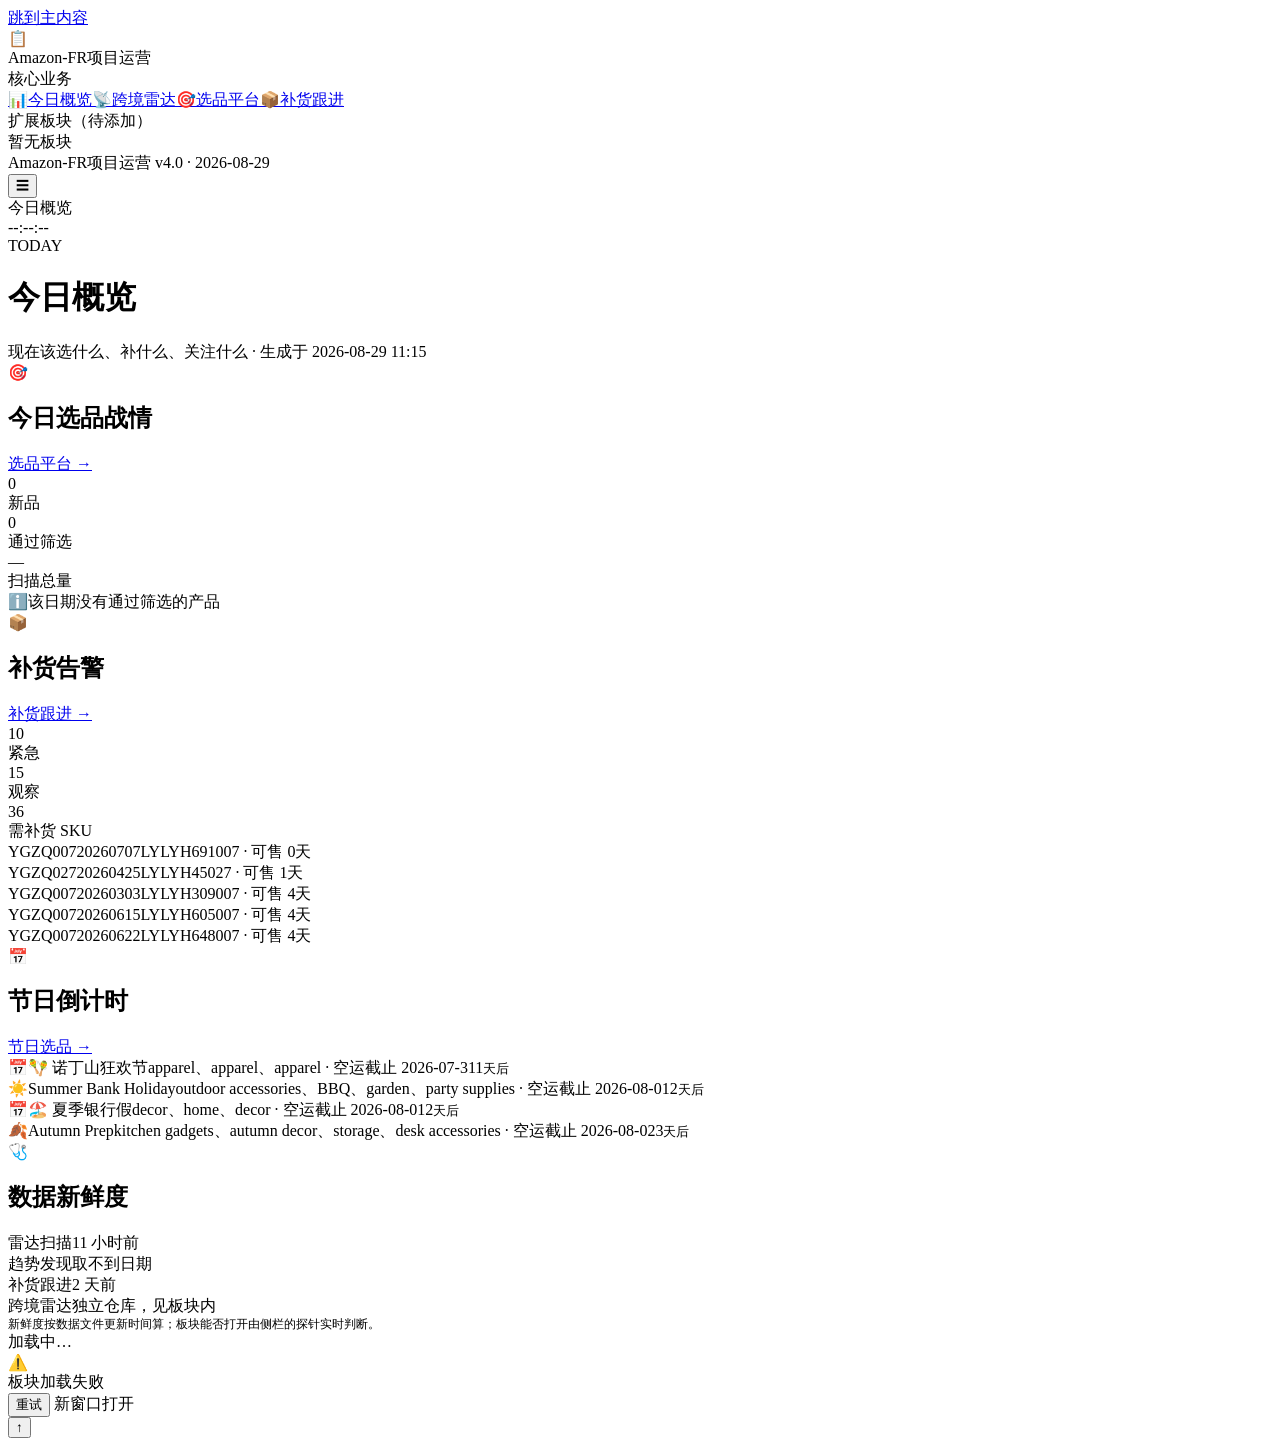
==== commit 2cf408a6: "完善法国站：合并节日数据(71个)、添加法国季节引擎、复用UK UI设计" ====
--- a/output/index.html
+++ b/output/index.html
@@ -5,7 +5,7 @@
 <meta name="viewport" content="width=device-width, initial-scale=1.0">
 <title>Amazon-FR项目运营</title>
 <link rel="icon" href="data:image/svg+xml,<svg xmlns='http://www.w3.org/2000/svg' viewBox='0 0 100 100'><text y='.9em' font-size='90'>📋</text></svg>">
-<link rel="stylesheet" href="shared/oa-theme.css?v=202608291105">
+<link rel="stylesheet" href="shared/oa-theme.css?v=202608291115">
 </head>
 <body class="oa-portal-page">
 
@@ -50,7 +50,7 @@
     <div id="main-content" class="oa-content-wrap" tabindex="-1">
         <!-- 今日概览：同源直渲染，不走 iframe（DESIGN-DECISIONS D6） -->
         <div id="dashboard" class="oa-dashboard">
-<div class="oa-dash-head"><div class="oa-dash-eyebrow">TODAY</div><h1 class="oa-dash-title">今日概览</h1><div class="oa-dash-sub">现在该选什么、补什么、关注什么 · 生成于 2026-08-29 11:05</div></div><div class="oa-dash-grid"><section class="oa-dash-card"><div class="oa-dash-card-head"><span class="oa-dash-card-icon" aria-hidden="true">🎯</span><h2 class="oa-dash-card-title">今日选品战情</h2><a class="oa-dash-card-link" href="#/platform">选品平台 →</a></div><div class="oa-dash-metrics"><div class="oa-dash-metric"><div class="oa-dash-metric-value">0</div><div class="oa-dash-metric-label">新品</div></div><div class="oa-dash-metric"><div class="oa-dash-metric-value">0</div><div class="oa-dash-metric-label">通过筛选</div></div><div class="oa-dash-metric"><div class="oa-dash-metric-value">—</div><div class="oa-dash-metric-label">扫描总量</div></div></div><div class="oa-dash-nodata"><span class="nd-icon">ℹ️</span><span>该日期没有通过筛选的产品</span></div></section><section class="oa-dash-card"><div class="oa-dash-card-head"><span class="oa-dash-card-icon" aria-hidden="true">📦</span><h2 class="oa-dash-card-title">补货告警</h2><a class="oa-dash-card-link" href="#/analysis">补货跟进 →</a></div><div class="oa-dash-metrics"><div class="oa-dash-metric"><div class="oa-dash-metric-value is-alert">10</div><div class="oa-dash-metric-label">紧急</div></div><div class="oa-dash-metric"><div class="oa-dash-metric-value is-warn">15</div><div class="oa-dash-metric-label">观察</div></div><div class="oa-dash-metric"><div class="oa-dash-metric-value">36</div><div class="oa-dash-metric-label">需补货 SKU</div></div></div><div class="oa-dash-alerts"><div class="oa-alert-row" data-level="urgent"><span class="oa-alert-sku" title="LY帐篷钉拔器-2件">YGZQ00720260707LYLYH691</span><span class="oa-alert-tag">007 · 可售 0天</span></div><div class="oa-alert-row" data-level="urgent"><span class="oa-alert-sku" title="LY足球奖杯气球-奖杯1+足球2+金星2+丝带1">YGZQ02720260425LYLYH45</span><span class="oa-alert-tag">027 · 可售 1天</span></div><div class="oa-alert-row" data-level="urgent"><span class="oa-alert-sku" title="LY壁纸平滑工具-8件套">YGZQ00720260303LYLYH309</span><span class="oa-alert-tag">007 · 可售 4天</span></div><div class="oa-alert-row" data-level="urgent"><span class="oa-alert-sku" title="LY宿醉工具包10*15cm-10件">YGZQ00720260615LYLYH605</span><span class="oa-alert-tag">007 · 可售 4天</span></div><div class="oa-alert-row" data-level="urgent"><span class="oa-alert-sku" title="LY便携折叠杯架-1层6杯-1件">YGZQ00720260622LYLYH648</span><span class="oa-alert-tag">007 · 可售 4天</span></div></div></section><section class="oa-dash-card"><div class="oa-dash-card-head"><span class="oa-dash-card-icon" aria-hidden="true">📅</span><h2 class="oa-dash-card-title">节日倒计时</h2><a class="oa-dash-card-link" href="#/platform">节日选品 →</a></div><div class="oa-dash-festivals"><div class="oa-fest-row"><span class="oa-fest-icon" aria-hidden="true">📅</span><span class="oa-fest-body"><span class="oa-fest-name">🪇 诺丁山狂欢节</span><span class="oa-fest-cats" title="apparel、apparel、apparel · 空运截止 2026-07-31">apparel、apparel、apparel · 空运截止 2026-07-31</span></span><span class="oa-fest-days is-soon">1<small>天后</small></span></div><div class="oa-fest-row"><span class="oa-fest-icon" aria-hidden="true">☀️</span><span class="oa-fest-body"><span class="oa-fest-name">Summer Bank Holiday</span><span class="oa-fest-cats" title="outdoor accessories、BBQ、garden、party supplies · 空运截止 2026-08-01">outdoor accessories、BBQ、garden、party supplies · 空运截止 2026-08-01</span></span><span class="oa-fest-days is-soon">2<small>天后</small></span></div><div class="oa-fest-row"><span class="oa-fest-icon" aria-hidden="true">📅</span><span class="oa-fest-body"><span class="oa-fest-name">🏖️ 夏季银行假</span><span class="oa-fest-cats" title="decor、home、decor · 空运截止 2026-08-01">decor、home、decor · 空运截止 2026-08-01</span></span><span class="oa-fest-days is-soon">2<small>天后</small></span></div><div class="oa-fest-row"><span class="oa-fest-icon" aria-hidden="true">🍂</span><span class="oa-fest-body"><span class="oa-fest-name">Autumn Prep</span><span class="oa-fest-cats" title="kitchen gadgets、autumn decor、storage、desk accessories · 空运截止 2026-08-02">kitchen gadgets、autumn decor、storage、desk accessories · 空运截止 2026-08-02</span></span><span class="oa-fest-days is-soon">3<small>天后</small></span></div></div></section><section class="oa-dash-card"><div class="oa-dash-card-head"><span class="oa-dash-card-icon" aria-hidden="true">🩺</span><h2 class="oa-dash-card-title">数据新鲜度</h2></div><div class="oa-dash-health"><div class="oa-health-row"><span class="oa-health-dot" data-health="ok"></span><span class="oa-health-name">雷达扫描</span><span class="oa-health-detail">11 小时前</span></div><div class="oa-health-row"><span class="oa-health-dot" data-health="unknown"></span><span class="oa-health-name">趋势发现</span><span class="oa-health-detail">取不到日期</span></div><div class="oa-health-row"><span class="oa-health-dot" data-health="ok"></span><span class="oa-health-name">补货跟进</span><span class="oa-health-detail">2 天前</span></div><div class="oa-health-row"><span class="oa-health-dot" data-health="unknown"></span><span class="oa-health-name">跨境雷达</span><span class="oa-health-detail">独立仓库，见板块内</span></div></div><div class="oa-dash-sub" style="margin-top:0;font-size:11.5px">新鲜度按数据文件更新时间算；板块能否打开由侧栏的探针实时判断。</div></section></div>
+<div class="oa-dash-head"><div class="oa-dash-eyebrow">TODAY</div><h1 class="oa-dash-title">今日概览</h1><div class="oa-dash-sub">现在该选什么、补什么、关注什么 · 生成于 2026-08-29 11:15</div></div><div class="oa-dash-grid"><section class="oa-dash-card"><div class="oa-dash-card-head"><span class="oa-dash-card-icon" aria-hidden="true">🎯</span><h2 class="oa-dash-card-title">今日选品战情</h2><a class="oa-dash-card-link" href="#/platform">选品平台 →</a></div><div class="oa-dash-metrics"><div class="oa-dash-metric"><div class="oa-dash-metric-value">0</div><div class="oa-dash-metric-label">新品</div></div><div class="oa-dash-metric"><div class="oa-dash-metric-value">0</div><div class="oa-dash-metric-label">通过筛选</div></div><div class="oa-dash-metric"><div class="oa-dash-metric-value">—</div><div class="oa-dash-metric-label">扫描总量</div></div></div><div class="oa-dash-nodata"><span class="nd-icon">ℹ️</span><span>该日期没有通过筛选的产品</span></div></section><section class="oa-dash-card"><div class="oa-dash-card-head"><span class="oa-dash-card-icon" aria-hidden="true">📦</span><h2 class="oa-dash-card-title">补货告警</h2><a class="oa-dash-card-link" href="#/analysis">补货跟进 →</a></div><div class="oa-dash-metrics"><div class="oa-dash-metric"><div class="oa-dash-metric-value is-alert">10</div><div class="oa-dash-metric-label">紧急</div></div><div class="oa-dash-metric"><div class="oa-dash-metric-value is-warn">15</div><div class="oa-dash-metric-label">观察</div></div><div class="oa-dash-metric"><div class="oa-dash-metric-value">36</div><div class="oa-dash-metric-label">需补货 SKU</div></div></div><div class="oa-dash-alerts"><div class="oa-alert-row" data-level="urgent"><span class="oa-alert-sku" title="LY帐篷钉拔器-2件">YGZQ00720260707LYLYH691</span><span class="oa-alert-tag">007 · 可售 0天</span></div><div class="oa-alert-row" data-level="urgent"><span class="oa-alert-sku" title="LY足球奖杯气球-奖杯1+足球2+金星2+丝带1">YGZQ02720260425LYLYH45</span><span class="oa-alert-tag">027 · 可售 1天</span></div><div class="oa-alert-row" data-level="urgent"><span class="oa-alert-sku" title="LY壁纸平滑工具-8件套">YGZQ00720260303LYLYH309</span><span class="oa-alert-tag">007 · 可售 4天</span></div><div class="oa-alert-row" data-level="urgent"><span class="oa-alert-sku" title="LY宿醉工具包10*15cm-10件">YGZQ00720260615LYLYH605</span><span class="oa-alert-tag">007 · 可售 4天</span></div><div class="oa-alert-row" data-level="urgent"><span class="oa-alert-sku" title="LY便携折叠杯架-1层6杯-1件">YGZQ00720260622LYLYH648</span><span class="oa-alert-tag">007 · 可售 4天</span></div></div></section><section class="oa-dash-card"><div class="oa-dash-card-head"><span class="oa-dash-card-icon" aria-hidden="true">📅</span><h2 class="oa-dash-card-title">节日倒计时</h2><a class="oa-dash-card-link" href="#/platform">节日选品 →</a></div><div class="oa-dash-festivals"><div class="oa-fest-row"><span class="oa-fest-icon" aria-hidden="true">📅</span><span class="oa-fest-body"><span class="oa-fest-name">🪇 诺丁山狂欢节</span><span class="oa-fest-cats" title="apparel、apparel、apparel · 空运截止 2026-07-31">apparel、apparel、apparel · 空运截止 2026-07-31</span></span><span class="oa-fest-days is-soon">1<small>天后</small></span></div><div class="oa-fest-row"><span class="oa-fest-icon" aria-hidden="true">☀️</span><span class="oa-fest-body"><span class="oa-fest-name">Summer Bank Holiday</span><span class="oa-fest-cats" title="outdoor accessories、BBQ、garden、party supplies · 空运截止 2026-08-01">outdoor accessories、BBQ、garden、party supplies · 空运截止 2026-08-01</span></span><span class="oa-fest-days is-soon">2<small>天后</small></span></div><div class="oa-fest-row"><span class="oa-fest-icon" aria-hidden="true">📅</span><span class="oa-fest-body"><span class="oa-fest-name">🏖️ 夏季银行假</span><span class="oa-fest-cats" title="decor、home、decor · 空运截止 2026-08-01">decor、home、decor · 空运截止 2026-08-01</span></span><span class="oa-fest-days is-soon">2<small>天后</small></span></div><div class="oa-fest-row"><span class="oa-fest-icon" aria-hidden="true">🍂</span><span class="oa-fest-body"><span class="oa-fest-name">Autumn Prep</span><span class="oa-fest-cats" title="kitchen gadgets、autumn decor、storage、desk accessories · 空运截止 2026-08-02">kitchen gadgets、autumn decor、storage、desk accessories · 空运截止 2026-08-02</span></span><span class="oa-fest-days is-soon">3<small>天后</small></span></div></div></section><section class="oa-dash-card"><div class="oa-dash-card-head"><span class="oa-dash-card-icon" aria-hidden="true">🩺</span><h2 class="oa-dash-card-title">数据新鲜度</h2></div><div class="oa-dash-health"><div class="oa-health-row"><span class="oa-health-dot" data-health="ok"></span><span class="oa-health-name">雷达扫描</span><span class="oa-health-detail">11 小时前</span></div><div class="oa-health-row"><span class="oa-health-dot" data-health="unknown"></span><span class="oa-health-name">趋势发现</span><span class="oa-health-detail">取不到日期</span></div><div class="oa-health-row"><span class="oa-health-dot" data-health="ok"></span><span class="oa-health-name">补货跟进</span><span class="oa-health-detail">2 天前</span></div><div class="oa-health-row"><span class="oa-health-dot" data-health="unknown"></span><span class="oa-health-name">跨境雷达</span><span class="oa-health-detail">独立仓库，见板块内</span></div></div><div class="oa-dash-sub" style="margin-top:0;font-size:11.5px">新鲜度按数据文件更新时间算；板块能否打开由侧栏的探针实时判断。</div></section></div>
         </div>
 
         <!-- 板块 iframe -->
@@ -77,8 +77,8 @@
     </div>
 </div>
 
-<script>window.OA_PORTAL = {"systemName": "Amazon-FR\u9879\u76ee\u8fd0\u8425", "siteOrigin": "https://Baodan168.github.io", "dashboardKey": "dashboard", "builtAt": "2026-08-29 11:05", "modules": [{"key": "dashboard", "label": "\u4eca\u65e5\u6982\u89c8", "url": "", "probe": "", "inline": true, "cross_origin": false}, {"key": "radar", "label": "\u8de8\u5883\u96f7\u8fbe", "url": "https://Baodan168.github.io/kj-news-radar/", "probe": "https://Baodan168.github.io/kj-news-radar/", "inline": false, "cross_origin": true}, {"key": "platform", "label": "\u9009\u54c1\u5e73\u53f0", "url": "platform.html", "probe": "platform.html", "inline": false, "cross_origin": false}, {"key": "analysis", "label": "\u8865\u8d27\u8ddf\u8fdb", "url": "analysis/", "probe": "analysis/index.html", "inline": false, "cross_origin": false}]};</script>
-<script src="assets/portal.js?v=202608291105"></script>
+<script>window.OA_PORTAL = {"systemName": "Amazon-FR\u9879\u76ee\u8fd0\u8425", "siteOrigin": "https://Baodan168.github.io", "dashboardKey": "dashboard", "builtAt": "2026-08-29 11:15", "modules": [{"key": "dashboard", "label": "\u4eca\u65e5\u6982\u89c8", "url": "", "probe": "", "inline": true, "cross_origin": false}, {"key": "radar", "label": "\u8de8\u5883\u96f7\u8fbe", "url": "https://Baodan168.github.io/kj-news-radar/", "probe": "https://Baodan168.github.io/kj-news-radar/", "inline": false, "cross_origin": true}, {"key": "platform", "label": "\u9009\u54c1\u5e73\u53f0", "url": "platform.html", "probe": "platform.html", "inline": false, "cross_origin": false}, {"key": "analysis", "label": "\u8865\u8d27\u8ddf\u8fdb", "url": "analysis/", "probe": "analysis/index.html", "inline": false, "cross_origin": false}]};</script>
+<script src="assets/portal.js?v=202608291115"></script>
 
 <!-- 回到顶部（固定显示） -->
 <button class="to-top" id="toTop" aria-label="回到顶部" title="回到顶部">↑</button>
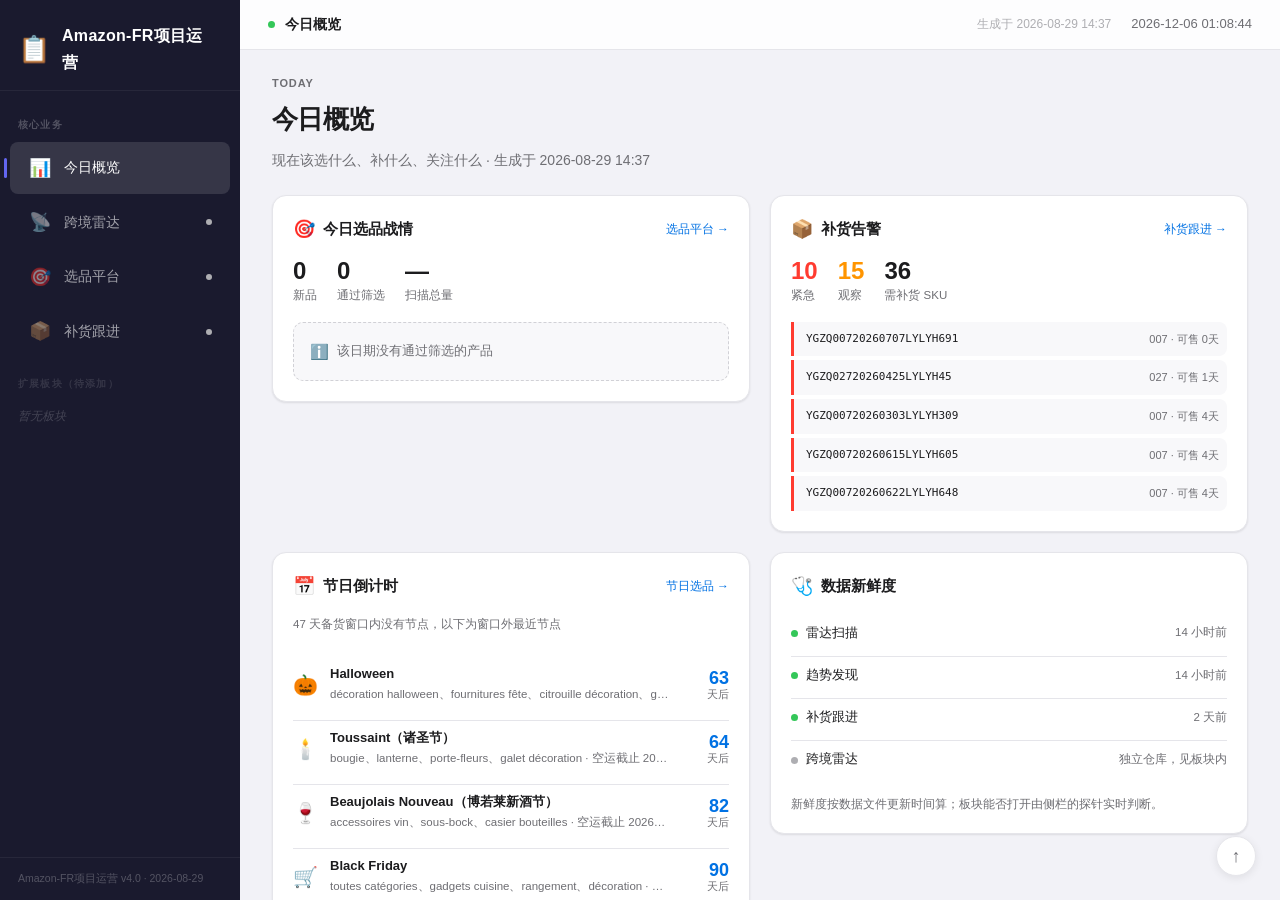
==== commit facc6f38: "fix: FR本地化修复+全量部署（修复REPO指向UK的错误、补推assets/data/shared）" ====
--- a/output/index.html
+++ b/output/index.html
@@ -5,7 +5,7 @@
 <meta name="viewport" content="width=device-width, initial-scale=1.0">
 <title>Amazon-FR项目运营</title>
 <link rel="icon" href="data:image/svg+xml,<svg xmlns='http://www.w3.org/2000/svg' viewBox='0 0 100 100'><text y='.9em' font-size='90'>📋</text></svg>">
-<link rel="stylesheet" href="shared/oa-theme.css?v=202608291115">
+<link rel="stylesheet" href="shared/oa-theme.css?v=202608291437">
 </head>
 <body class="oa-portal-page">
 
@@ -50,7 +50,7 @@
     <div id="main-content" class="oa-content-wrap" tabindex="-1">
         <!-- 今日概览：同源直渲染，不走 iframe（DESIGN-DECISIONS D6） -->
         <div id="dashboard" class="oa-dashboard">
-<div class="oa-dash-head"><div class="oa-dash-eyebrow">TODAY</div><h1 class="oa-dash-title">今日概览</h1><div class="oa-dash-sub">现在该选什么、补什么、关注什么 · 生成于 2026-08-29 11:15</div></div><div class="oa-dash-grid"><section class="oa-dash-card"><div class="oa-dash-card-head"><span class="oa-dash-card-icon" aria-hidden="true">🎯</span><h2 class="oa-dash-card-title">今日选品战情</h2><a class="oa-dash-card-link" href="#/platform">选品平台 →</a></div><div class="oa-dash-metrics"><div class="oa-dash-metric"><div class="oa-dash-metric-value">0</div><div class="oa-dash-metric-label">新品</div></div><div class="oa-dash-metric"><div class="oa-dash-metric-value">0</div><div class="oa-dash-metric-label">通过筛选</div></div><div class="oa-dash-metric"><div class="oa-dash-metric-value">—</div><div class="oa-dash-metric-label">扫描总量</div></div></div><div class="oa-dash-nodata"><span class="nd-icon">ℹ️</span><span>该日期没有通过筛选的产品</span></div></section><section class="oa-dash-card"><div class="oa-dash-card-head"><span class="oa-dash-card-icon" aria-hidden="true">📦</span><h2 class="oa-dash-card-title">补货告警</h2><a class="oa-dash-card-link" href="#/analysis">补货跟进 →</a></div><div class="oa-dash-metrics"><div class="oa-dash-metric"><div class="oa-dash-metric-value is-alert">10</div><div class="oa-dash-metric-label">紧急</div></div><div class="oa-dash-metric"><div class="oa-dash-metric-value is-warn">15</div><div class="oa-dash-metric-label">观察</div></div><div class="oa-dash-metric"><div class="oa-dash-metric-value">36</div><div class="oa-dash-metric-label">需补货 SKU</div></div></div><div class="oa-dash-alerts"><div class="oa-alert-row" data-level="urgent"><span class="oa-alert-sku" title="LY帐篷钉拔器-2件">YGZQ00720260707LYLYH691</span><span class="oa-alert-tag">007 · 可售 0天</span></div><div class="oa-alert-row" data-level="urgent"><span class="oa-alert-sku" title="LY足球奖杯气球-奖杯1+足球2+金星2+丝带1">YGZQ02720260425LYLYH45</span><span class="oa-alert-tag">027 · 可售 1天</span></div><div class="oa-alert-row" data-level="urgent"><span class="oa-alert-sku" title="LY壁纸平滑工具-8件套">YGZQ00720260303LYLYH309</span><span class="oa-alert-tag">007 · 可售 4天</span></div><div class="oa-alert-row" data-level="urgent"><span class="oa-alert-sku" title="LY宿醉工具包10*15cm-10件">YGZQ00720260615LYLYH605</span><span class="oa-alert-tag">007 · 可售 4天</span></div><div class="oa-alert-row" data-level="urgent"><span class="oa-alert-sku" title="LY便携折叠杯架-1层6杯-1件">YGZQ00720260622LYLYH648</span><span class="oa-alert-tag">007 · 可售 4天</span></div></div></section><section class="oa-dash-card"><div class="oa-dash-card-head"><span class="oa-dash-card-icon" aria-hidden="true">📅</span><h2 class="oa-dash-card-title">节日倒计时</h2><a class="oa-dash-card-link" href="#/platform">节日选品 →</a></div><div class="oa-dash-festivals"><div class="oa-fest-row"><span class="oa-fest-icon" aria-hidden="true">📅</span><span class="oa-fest-body"><span class="oa-fest-name">🪇 诺丁山狂欢节</span><span class="oa-fest-cats" title="apparel、apparel、apparel · 空运截止 2026-07-31">apparel、apparel、apparel · 空运截止 2026-07-31</span></span><span class="oa-fest-days is-soon">1<small>天后</small></span></div><div class="oa-fest-row"><span class="oa-fest-icon" aria-hidden="true">☀️</span><span class="oa-fest-body"><span class="oa-fest-name">Summer Bank Holiday</span><span class="oa-fest-cats" title="outdoor accessories、BBQ、garden、party supplies · 空运截止 2026-08-01">outdoor accessories、BBQ、garden、party supplies · 空运截止 2026-08-01</span></span><span class="oa-fest-days is-soon">2<small>天后</small></span></div><div class="oa-fest-row"><span class="oa-fest-icon" aria-hidden="true">📅</span><span class="oa-fest-body"><span class="oa-fest-name">🏖️ 夏季银行假</span><span class="oa-fest-cats" title="decor、home、decor · 空运截止 2026-08-01">decor、home、decor · 空运截止 2026-08-01</span></span><span class="oa-fest-days is-soon">2<small>天后</small></span></div><div class="oa-fest-row"><span class="oa-fest-icon" aria-hidden="true">🍂</span><span class="oa-fest-body"><span class="oa-fest-name">Autumn Prep</span><span class="oa-fest-cats" title="kitchen gadgets、autumn decor、storage、desk accessories · 空运截止 2026-08-02">kitchen gadgets、autumn decor、storage、desk accessories · 空运截止 2026-08-02</span></span><span class="oa-fest-days is-soon">3<small>天后</small></span></div></div></section><section class="oa-dash-card"><div class="oa-dash-card-head"><span class="oa-dash-card-icon" aria-hidden="true">🩺</span><h2 class="oa-dash-card-title">数据新鲜度</h2></div><div class="oa-dash-health"><div class="oa-health-row"><span class="oa-health-dot" data-health="ok"></span><span class="oa-health-name">雷达扫描</span><span class="oa-health-detail">11 小时前</span></div><div class="oa-health-row"><span class="oa-health-dot" data-health="unknown"></span><span class="oa-health-name">趋势发现</span><span class="oa-health-detail">取不到日期</span></div><div class="oa-health-row"><span class="oa-health-dot" data-health="ok"></span><span class="oa-health-name">补货跟进</span><span class="oa-health-detail">2 天前</span></div><div class="oa-health-row"><span class="oa-health-dot" data-health="unknown"></span><span class="oa-health-name">跨境雷达</span><span class="oa-health-detail">独立仓库，见板块内</span></div></div><div class="oa-dash-sub" style="margin-top:0;font-size:11.5px">新鲜度按数据文件更新时间算；板块能否打开由侧栏的探针实时判断。</div></section></div>
+<div class="oa-dash-head"><div class="oa-dash-eyebrow">TODAY</div><h1 class="oa-dash-title">今日概览</h1><div class="oa-dash-sub">现在该选什么、补什么、关注什么 · 生成于 2026-08-29 14:37</div></div><div class="oa-dash-grid"><section class="oa-dash-card"><div class="oa-dash-card-head"><span class="oa-dash-card-icon" aria-hidden="true">🎯</span><h2 class="oa-dash-card-title">今日选品战情</h2><a class="oa-dash-card-link" href="#/platform">选品平台 →</a></div><div class="oa-dash-metrics"><div class="oa-dash-metric"><div class="oa-dash-metric-value">0</div><div class="oa-dash-metric-label">新品</div></div><div class="oa-dash-metric"><div class="oa-dash-metric-value">0</div><div class="oa-dash-metric-label">通过筛选</div></div><div class="oa-dash-metric"><div class="oa-dash-metric-value">—</div><div class="oa-dash-metric-label">扫描总量</div></div></div><div class="oa-dash-nodata"><span class="nd-icon">ℹ️</span><span>该日期没有通过筛选的产品</span></div></section><section class="oa-dash-card"><div class="oa-dash-card-head"><span class="oa-dash-card-icon" aria-hidden="true">📦</span><h2 class="oa-dash-card-title">补货告警</h2><a class="oa-dash-card-link" href="#/analysis">补货跟进 →</a></div><div class="oa-dash-metrics"><div class="oa-dash-metric"><div class="oa-dash-metric-value is-alert">10</div><div class="oa-dash-metric-label">紧急</div></div><div class="oa-dash-metric"><div class="oa-dash-metric-value is-warn">15</div><div class="oa-dash-metric-label">观察</div></div><div class="oa-dash-metric"><div class="oa-dash-metric-value">36</div><div class="oa-dash-metric-label">需补货 SKU</div></div></div><div class="oa-dash-alerts"><div class="oa-alert-row" data-level="urgent"><span class="oa-alert-sku" title="LY帐篷钉拔器-2件">YGZQ00720260707LYLYH691</span><span class="oa-alert-tag">007 · 可售 0天</span></div><div class="oa-alert-row" data-level="urgent"><span class="oa-alert-sku" title="LY足球奖杯气球-奖杯1+足球2+金星2+丝带1">YGZQ02720260425LYLYH45</span><span class="oa-alert-tag">027 · 可售 1天</span></div><div class="oa-alert-row" data-level="urgent"><span class="oa-alert-sku" title="LY壁纸平滑工具-8件套">YGZQ00720260303LYLYH309</span><span class="oa-alert-tag">007 · 可售 4天</span></div><div class="oa-alert-row" data-level="urgent"><span class="oa-alert-sku" title="LY宿醉工具包10*15cm-10件">YGZQ00720260615LYLYH605</span><span class="oa-alert-tag">007 · 可售 4天</span></div><div class="oa-alert-row" data-level="urgent"><span class="oa-alert-sku" title="LY便携折叠杯架-1层6杯-1件">YGZQ00720260622LYLYH648</span><span class="oa-alert-tag">007 · 可售 4天</span></div></div></section><section class="oa-dash-card"><div class="oa-dash-card-head"><span class="oa-dash-card-icon" aria-hidden="true">📅</span><h2 class="oa-dash-card-title">节日倒计时</h2><a class="oa-dash-card-link" href="#/platform">节日选品 →</a></div><div class="oa-dash-sub" style="margin:0 0 8px;font-size:11.5px">47 天备货窗口内没有节点，以下为窗口外最近节点</div><div class="oa-dash-festivals"><div class="oa-fest-row"><span class="oa-fest-icon" aria-hidden="true">🎃</span><span class="oa-fest-body"><span class="oa-fest-name">Halloween</span><span class="oa-fest-cats" title="décoration halloween、fournitures fête、citrouille décoration、guirlande · 空运截止 2026-10-01">décoration halloween、fournitures fête、citrouille décoration、guirlande · 空运截止 2026-10-01</span></span><span class="oa-fest-days">63<small>天后</small></span></div><div class="oa-fest-row"><span class="oa-fest-icon" aria-hidden="true">🕯️</span><span class="oa-fest-body"><span class="oa-fest-name">Toussaint（诸圣节）</span><span class="oa-fest-cats" title="bougie、lanterne、porte-fleurs、galet décoration · 空运截止 2026-10-02">bougie、lanterne、porte-fleurs、galet décoration · 空运截止 2026-10-02</span></span><span class="oa-fest-days">64<small>天后</small></span></div><div class="oa-fest-row"><span class="oa-fest-icon" aria-hidden="true">🍷</span><span class="oa-fest-body"><span class="oa-fest-name">Beaujolais Nouveau（博若莱新酒节）</span><span class="oa-fest-cats" title="accessoires vin、sous-bock、casier bouteilles · 空运截止 2026-10-20">accessoires vin、sous-bock、casier bouteilles · 空运截止 2026-10-20</span></span><span class="oa-fest-days">82<small>天后</small></span></div><div class="oa-fest-row"><span class="oa-fest-icon" aria-hidden="true">🛒</span><span class="oa-fest-body"><span class="oa-fest-name">Black Friday</span><span class="oa-fest-cats" title="toutes catégories、gadgets cuisine、rangement、décoration · 空运截止 2026-10-28">toutes catégories、gadgets cuisine、rangement、décoration · 空运截止 2026-10-28</span></span><span class="oa-fest-days">90<small>天后</small></span></div></div></section><section class="oa-dash-card"><div class="oa-dash-card-head"><span class="oa-dash-card-icon" aria-hidden="true">🩺</span><h2 class="oa-dash-card-title">数据新鲜度</h2></div><div class="oa-dash-health"><div class="oa-health-row"><span class="oa-health-dot" data-health="ok"></span><span class="oa-health-name">雷达扫描</span><span class="oa-health-detail">14 小时前</span></div><div class="oa-health-row"><span class="oa-health-dot" data-health="ok"></span><span class="oa-health-name">趋势发现</span><span class="oa-health-detail">14 小时前</span></div><div class="oa-health-row"><span class="oa-health-dot" data-health="ok"></span><span class="oa-health-name">补货跟进</span><span class="oa-health-detail">2 天前</span></div><div class="oa-health-row"><span class="oa-health-dot" data-health="unknown"></span><span class="oa-health-name">跨境雷达</span><span class="oa-health-detail">独立仓库，见板块内</span></div></div><div class="oa-dash-sub" style="margin-top:0;font-size:11.5px">新鲜度按数据文件更新时间算；板块能否打开由侧栏的探针实时判断。</div></section></div>
         </div>
 
         <!-- 板块 iframe -->
@@ -77,8 +77,8 @@
     </div>
 </div>
 
-<script>window.OA_PORTAL = {"systemName": "Amazon-FR\u9879\u76ee\u8fd0\u8425", "siteOrigin": "https://Baodan168.github.io", "dashboardKey": "dashboard", "builtAt": "2026-08-29 11:15", "modules": [{"key": "dashboard", "label": "\u4eca\u65e5\u6982\u89c8", "url": "", "probe": "", "inline": true, "cross_origin": false}, {"key": "radar", "label": "\u8de8\u5883\u96f7\u8fbe", "url": "https://Baodan168.github.io/kj-news-radar/", "probe": "https://Baodan168.github.io/kj-news-radar/", "inline": false, "cross_origin": true}, {"key": "platform", "label": "\u9009\u54c1\u5e73\u53f0", "url": "platform.html", "probe": "platform.html", "inline": false, "cross_origin": false}, {"key": "analysis", "label": "\u8865\u8d27\u8ddf\u8fdb", "url": "analysis/", "probe": "analysis/index.html", "inline": false, "cross_origin": false}]};</script>
-<script src="assets/portal.js?v=202608291115"></script>
+<script>window.OA_PORTAL = {"systemName": "Amazon-FR\u9879\u76ee\u8fd0\u8425", "siteOrigin": "https://Baodan168.github.io", "dashboardKey": "dashboard", "builtAt": "2026-08-29 14:37", "modules": [{"key": "dashboard", "label": "\u4eca\u65e5\u6982\u89c8", "url": "", "probe": "", "inline": true, "cross_origin": false}, {"key": "radar", "label": "\u8de8\u5883\u96f7\u8fbe", "url": "https://Baodan168.github.io/kj-news-radar/", "probe": "https://Baodan168.github.io/kj-news-radar/", "inline": false, "cross_origin": true}, {"key": "platform", "label": "\u9009\u54c1\u5e73\u53f0", "url": "platform.html", "probe": "platform.html", "inline": false, "cross_origin": false}, {"key": "analysis", "label": "\u8865\u8d27\u8ddf\u8fdb", "url": "analysis/", "probe": "analysis/index.html", "inline": false, "cross_origin": false}]};</script>
+<script src="assets/portal.js?v=202608291437"></script>
 
 <!-- 回到顶部（固定显示） -->
 <button class="to-top" id="toTop" aria-label="回到顶部" title="回到顶部">↑</button>
--- a/output/shared/oa-theme.css
+++ b/output/shared/oa-theme.css
@@ -0,0 +1,1768 @@
+/* ════════════════════════════════════════════
+   三店运营OA — 设计系统 v4.0
+   Shared Design System
+   参考: Apple HIG / DashKit / Adminator 4.0
+
+   分层结构（改样式请对号入座，不要往 HTML 里塞内联 CSS）：
+     1. Reset
+     2. 令牌层 :root          ← 唯一的令牌命名空间 --oa-*
+     3. 组件层 .oa-*          ← 通用组件
+     4. 页面私有类            ← .shell/.hero/.pc/.kanban-* 等存量类
+     5. 遗留 shim（已废弃）   ← 裸变量别名，仅为存量页面兜底
+   ════════════════════════════════════════════ */
+
+
+/* ══════ Reset ══════ */
+*, *::before, *::after { box-sizing: border-box; margin: 0; padding: 0; }
+
+
+/* ══════ Design Tokens ══════ */
+:root {
+  color-scheme: light;
+
+  /* ── Surfaces ── */
+  --oa-bg:         #f2f2f7;
+  --oa-surface:    #ffffff;
+  --oa-surface-2:  #f8f8fa;
+  --oa-surface-3:  #f0f0f5;
+
+  /* ── Text ── */
+  --oa-text:       #1c1c1e;
+  --oa-sub:        #6e6e73;
+  --oa-light:      #aeaeb2;
+  --oa-inverse:    #ffffff;
+
+  /* ── Borders ── */
+  --oa-border:     #d1d1d6;
+  --oa-border-2:   #e5e5ea;
+
+  /* ── Shadows ── */
+  --oa-shadow-sm:  0 1px 3px rgba(0,0,0,0.04), 0 1px 2px rgba(0,0,0,0.06);
+  --oa-shadow:     0 2px 8px rgba(0,0,0,0.06), 0 1px 4px rgba(0,0,0,0.04);
+  --oa-shadow-lg:  0 8px 30px rgba(0,0,0,0.08), 0 2px 8px rgba(0,0,0,0.06);
+  --oa-shadow-xl:  0 16px 48px rgba(0,0,0,0.12);
+
+  /* ── Radius ── */
+  --oa-radius:     14px;
+  --oa-radius-sm:  10px;
+  --oa-radius-xs:  8px;
+  --oa-radius-full: 9999px;
+
+  /* ── Accent ── */
+  --oa-primary:       #0071e3;
+  --oa-primary-hover: #0062c4;
+  --oa-primary-soft:  #e5f0ff;
+  --oa-secondary:     #5856d6;
+  --oa-secondary-soft:#f0edff;
+  --oa-link:          #007AFF;
+
+  /* ── Semantic ── */
+  --oa-green:     #34c759;
+  --oa-green-soft:#e8f9ee;
+  --oa-orange:    #ff9500;
+  --oa-orange-soft:#fff3e0;
+  --oa-red:       #ff3b30;
+  --oa-red-soft:  #fff0f0;
+  --oa-blue:      #007AFF;
+  --oa-blue-soft: #e5f0ff;
+  --oa-purple:    #5856d6;
+  --oa-pink:      #ff2d55;
+  --oa-teal:      #5ac8fa;
+
+  /* ── Sidebar ── */
+  --oa-sidebar-bg:       #1a1a2e;
+  --oa-sidebar-sub:      rgba(255,255,255,0.4);
+  --oa-sidebar-hover:    rgba(255,255,255,0.08);
+  --oa-sidebar-active:   rgba(255,255,255,0.12);
+  --oa-sidebar-accent:   #6366f1;
+
+  /* ── Font ── */
+  --oa-font:      -apple-system, BlinkMacSystemFont, 'SF Pro Display', 'PingFang SC', 'Helvetica Neue', sans-serif;
+  --oa-font-mono: 'SF Mono', 'SFMono-Regular', 'JetBrains Mono', 'Consolas', monospace;
+  --oa-font-size-body: 14px;
+
+  /* ── v3.1 Additions ── */
+  --oa-radius-lg:  18px;
+
+  /* ── v4.0: 间距阶 ── */
+  --oa-space-1:  4px;
+  --oa-space-2:  8px;
+  --oa-space-3:  12px;
+  --oa-space-4:  16px;
+  --oa-space-5:  20px;
+  --oa-space-6:  24px;
+  --oa-space-8:  32px;
+  --oa-space-10: 40px;
+
+  /* ── v4.0: 层级 ── */
+  --oa-z-base:     1;
+  --oa-z-sticky:   50;
+  --oa-z-sidebar:  100;
+  --oa-z-overlay:  150;
+  --oa-z-drawer:   200;
+  --oa-z-modal:    9999;
+
+  /* ── v4.0: 状态色（板块健康 / 数据新鲜度）── */
+  --oa-status-ok:      var(--oa-green);
+  --oa-status-warn:    var(--oa-orange);
+  --oa-status-error:   var(--oa-red);
+  --oa-status-unknown: var(--oa-light);
+
+  /* 顶栏半透明底色（毛玻璃） */
+  --oa-topbar-bg:      rgba(255,255,255,0.82);
+}
+
+
+/* ══════ Typography ══════ */
+body {
+  font-family: var(--oa-font);
+  background: var(--oa-bg);
+  color: var(--oa-text);
+  line-height: 1.6;
+  -webkit-font-smoothing: antialiased;
+  -moz-osx-font-smoothing: grayscale;
+}
+
+/* ── Type scale ── */
+.oa-f1  { font-size: 28px; font-weight: 700; letter-spacing: -0.025em; line-height: 1.15; }
+.oa-f2  { font-size: 22px; font-weight: 700; letter-spacing: -0.02em; line-height: 1.2; }
+.oa-f3  { font-size: 18px; font-weight: 600; letter-spacing: -0.015em; line-height: 1.25; }
+.oa-f4  { font-size: 15px; font-weight: 600; line-height: 1.35; }
+.oa-f5  { font-size: 13px; font-weight: 500; line-height: 1.45; }
+.oa-f6  { font-size: 11.5px; font-weight: 500; line-height: 1.4; }
+.oa-f7  { font-size: 10.5px; font-weight: 600; letter-spacing: 0.03em; text-transform: uppercase; }
+
+/* ── Text colors ── */
+.oa-text-sub  { color: var(--oa-sub); }
+.oa-text-light { color: var(--oa-light); }
+.oa-text-primary { color: var(--oa-primary); }
+.oa-text-green { color: var(--oa-green); }
+.oa-text-red   { color: var(--oa-red); }
+.oa-text-orange { color: var(--oa-orange); }
+
+
+/* ══════ Layout ══════ */
+.oa-container {
+  max-width: 1440px;
+  margin: 0 auto;
+  padding: 0 24px 40px;
+}
+
+/* ── Page hero ── */
+.oa-page-hero {
+  display: flex;
+  justify-content: space-between;
+  align-items: flex-end;
+  gap: 20px;
+  margin-bottom: 24px;
+  padding-bottom: 20px;
+  border-bottom: 1px solid var(--oa-border-2);
+}
+.oa-page-hero-main { min-width: 0; }
+.oa-page-eyebrow {
+  font-size: 11px;
+  font-weight: 600;
+  text-transform: uppercase;
+  letter-spacing: 0.1em;
+  color: var(--oa-sub);
+  margin-bottom: 4px;
+}
+.oa-hero-title {
+  font-size: 24px;
+  font-weight: 700;
+  letter-spacing: -0.025em;
+  color: var(--oa-text);
+  margin: 0;
+}
+.oa-hero-sub {
+  font-size: 14px;
+  color: var(--oa-sub);
+  margin: 6px 0 0;
+  max-width: 60ch;
+}
+.oa-hero {
+  display: flex;
+  justify-content: space-between;
+  align-items: flex-end;
+  gap: 20px;
+  margin-bottom: 24px;
+  padding-bottom: 20px;
+  border-bottom: 1px solid var(--oa-border-2);
+}
+.oa-hero-text { min-width: 0; }
+.oa-hero-actions { display: flex; gap: 8px; flex-shrink: 0; }
+
+.oa-page-title {
+  font-size: 24px;
+  font-weight: 700;
+  letter-spacing: -0.025em;
+  color: var(--oa-text);
+  margin: 0;
+}
+.oa-page-desc {
+  font-size: 14px;
+  color: var(--oa-sub);
+  margin: 6px 0 0;
+  max-width: 60ch;
+}
+.oa-page-actions {
+  display: flex;
+  gap: 8px;
+  flex-shrink: 0;
+}
+
+/* ── Section ── */
+.oa-section {
+  margin-bottom: 28px;
+}
+.oa-section-head {
+  display: flex;
+  justify-content: space-between;
+  align-items: center;
+  margin-bottom: 16px;
+  gap: 12px;
+}
+.oa-section-title {
+  font-size: 16px;
+  font-weight: 700;
+  letter-spacing: -0.015em;
+  color: var(--oa-text);
+  margin: 0;
+}
+.oa-section-action {
+  font-size: 12px;
+  font-weight: 600;
+  color: var(--oa-primary);
+  text-decoration: none;
+  white-space: nowrap;
+}
+.oa-section-action:hover { opacity: 0.8; }
+
+
+/* ══════ Grid ══════ */
+.oa-grid {
+  display: grid;
+  grid-template-columns: repeat(12, minmax(0, 1fr));
+  gap: 20px;
+}
+.oa-grid > * { min-width: 0; }
+.oa-col-3  { grid-column: span 3; }
+.oa-col-4  { grid-column: span 4; }
+.oa-col-6  { grid-column: span 6; }
+.oa-col-8  { grid-column: span 8; }
+.oa-col-12 { grid-column: span 12; }
+
+
+/* ══════ Card ══════ */
+.oa-card {
+  background: var(--oa-surface);
+  border: 1px solid var(--oa-border-2);
+  border-radius: var(--oa-radius);
+  box-shadow: var(--oa-shadow);
+  padding: 24px;
+  display: flex;
+  flex-direction: column;
+  min-width: 0;
+  transition: box-shadow 0.2s ease, transform 0.2s ease;
+}
+.oa-card:hover {
+  box-shadow: var(--oa-shadow-lg);
+}
+.oa-card-head {
+  display: flex;
+  justify-content: space-between;
+  align-items: flex-end;
+  padding-bottom: 14px;
+  margin-bottom: 18px;
+  border-bottom: 1px solid var(--oa-border-2);
+  gap: 12px;
+}
+.oa-card-title-wrap { min-width: 0; }
+.oa-card-eyebrow {
+  display: block;
+  font-size: 10px;
+  font-weight: 600;
+  text-transform: uppercase;
+  letter-spacing: 0.1em;
+  color: var(--oa-sub);
+  margin-bottom: 3px;
+}
+.oa-card-title {
+  font-size: 15px;
+  font-weight: 700;
+  color: var(--oa-text);
+  margin: 0;
+  letter-spacing: -0.01em;
+}
+.oa-card-action {
+  font-size: 12px;
+  font-weight: 600;
+  color: var(--oa-primary);
+  text-decoration: none;
+  white-space: nowrap;
+  flex-shrink: 0;
+}
+.oa-card-action:hover { opacity: 0.8; }
+.oa-card-body { flex: 1; }
+.oa-card-compact { padding: 18px 20px; }
+
+
+/* ══════ KPI / Metric Cards ══════ */
+.oa-kpi-grid {
+  display: grid;
+  grid-template-columns: repeat(auto-fit, minmax(200px, 1fr));
+  gap: 14px;
+  margin-bottom: 24px;
+}
+.oa-kpi {
+  background: var(--oa-surface);
+  border: 1px solid var(--oa-border-2);
+  border-radius: var(--oa-radius-sm);
+  padding: 18px 20px;
+  display: flex;
+  flex-direction: column;
+  gap: 4px;
+  transition: transform 0.2s ease, box-shadow 0.2s ease;
+  min-width: 0;
+}
+.oa-kpi:hover {
+  transform: translateY(-2px);
+  box-shadow: var(--oa-shadow-lg);
+}
+.oa-kpi-label {
+  font-size: 11px;
+  font-weight: 500;
+  color: var(--oa-sub);
+  text-transform: uppercase;
+  letter-spacing: 0.04em;
+}
+.oa-kpi-value {
+  font-size: 28px;
+  font-weight: 700;
+  color: var(--oa-text);
+  letter-spacing: -0.03em;
+  line-height: 1.1;
+}
+.oa-kpi-value sup {
+  font-size: 14px;
+  font-weight: 500;
+  color: var(--oa-sub);
+  margin-left: 3px;
+}
+.oa-kpi-compare {
+  font-size: 12px;
+  color: var(--oa-light);
+  padding-top: 8px;
+  border-top: 1px dashed var(--oa-border-2);
+  margin-top: auto;
+}
+.oa-kpi-compare .up   { color: var(--oa-green); }
+.oa-kpi-compare .down { color: var(--oa-red); }
+
+
+/* ══════ Table ══════ */
+.oa-table-wrap {
+  width: 100%;
+  overflow-x: auto;
+  -webkit-overflow-scrolling: touch;
+  scrollbar-width: thin;
+}
+.oa-table {
+  width: 100%;
+  border-collapse: collapse;
+}
+.oa-table thead th {
+  text-align: left;
+  padding: 10px 14px;
+  font-size: 10.5px;
+  font-weight: 600;
+  text-transform: uppercase;
+  letter-spacing: 0.08em;
+  color: var(--oa-sub);
+  border-bottom: 1.5px solid var(--oa-border);
+  white-space: nowrap;
+  user-select: none;
+}
+.oa-table tbody td {
+  padding: 12px 14px;
+  font-size: 13px;
+  border-bottom: 1px solid var(--oa-border-2);
+  color: var(--oa-text);
+  vertical-align: middle;
+}
+.oa-table tbody tr:last-child td { border-bottom: none; }
+.oa-table tbody tr { transition: background-color 0.15s ease; }
+.oa-table tbody tr:hover td { background: var(--oa-surface-2); }
+.oa-table .cell-name { font-weight: 600; }
+.oa-table .cell-muted { color: var(--oa-sub); font-size: 12px; }
+.oa-table .cell-num { font-weight: 600; text-align: right; font-variant-numeric: tabular-nums; }
+.oa-table .cell-num.up { color: var(--oa-green); }
+.oa-table .cell-num.down { color: var(--oa-red); }
+.oa-table .cell-num.warn { color: var(--oa-orange); }
+
+
+/* ══════ Tags / Pills ══════ */
+.oa-tag {
+  display: inline-flex;
+  align-items: center;
+  gap: 4px;
+  padding: 3px 10px;
+  border-radius: var(--oa-radius-full);
+  font-size: 10.5px;
+  font-weight: 600;
+  letter-spacing: 0.02em;
+  line-height: 1.4;
+  white-space: nowrap;
+}
+.oa-tag-new   { background: var(--oa-secondary-soft); color: #4b3fa0; }
+.oa-tag-hot   { background: var(--oa-red-soft); color: #d70015; }
+.oa-tag-good  { background: var(--oa-green-soft); color: #1a7d36; }
+.oa-tag-warn  { background: var(--oa-orange-soft); color: #b86900; }
+.oa-tag-info  { background: var(--oa-primary-soft); color: #0051a8; }
+
+
+/* ══════ Button ══════ */
+.oa-btn {
+  display: inline-flex;
+  align-items: center;
+  gap: 6px;
+  padding: 9px 18px;
+  border-radius: var(--oa-radius-sm);
+  font-size: 13px;
+  font-weight: 600;
+  border: 1px solid transparent;
+  cursor: pointer;
+  transition: all 0.15s ease;
+  white-space: nowrap;
+  line-height: 1.4;
+  text-decoration: none;
+  font-family: inherit;
+}
+.oa-btn svg { width: 14px; height: 14px; flex-shrink: 0; }
+.oa-btn-primary {
+  background: var(--oa-primary); color: #fff;
+  box-shadow: 0 1px 3px rgba(0,113,227,0.2);
+}
+.oa-btn-primary:hover { background: var(--oa-primary-hover); }
+.oa-btn-ghost {
+  background: var(--oa-surface); color: var(--oa-text);
+  border-color: var(--oa-border);
+}
+.oa-btn-ghost:hover { border-color: var(--oa-sub); }
+.oa-btn-soft {
+  background: var(--oa-surface-2); color: var(--oa-text);
+  border-color: transparent;
+}
+.oa-btn-soft:hover { background: var(--oa-surface-3); }
+.oa-btn-sm { padding: 5px 12px; font-size: 11.5px; }
+.oa-btn-xs { padding: 3px 8px; font-size: 10.5px; border-radius: var(--oa-radius-xs); }
+
+
+/* ══════ Status Dots ══════ */
+.oa-dot { display: inline-block; width: 8px; height: 8px; border-radius: 50%; flex-shrink: 0; }
+.oa-dot-green  { background: var(--oa-green); }
+.oa-dot-red    { background: var(--oa-red); }
+.oa-dot-orange { background: var(--oa-orange); }
+.oa-dot-blue   { background: var(--oa-blue); }
+.oa-dot-purple { background: var(--oa-purple); }
+
+
+/* ══════ Tab Bar ══════ */
+.oa-tabs {
+  display: flex;
+  gap: 6px;
+  flex-wrap: wrap;
+}
+.oa-tab {
+  padding: 7px 16px;
+  border: 1.5px solid var(--oa-border);
+  border-radius: var(--oa-radius-xs);
+  background: var(--oa-surface);
+  color: var(--oa-sub);
+  font-size: 13px;
+  font-weight: 600;
+  cursor: pointer;
+  transition: all 0.15s;
+  white-space: nowrap;
+  font-family: inherit;
+}
+.oa-tab:hover { border-color: var(--oa-primary); color: var(--oa-primary); }
+.oa-tab.active { border-color: var(--oa-primary); background: var(--oa-primary-soft); color: var(--oa-primary); }
+
+
+/* ══════ Input ══════ */
+.oa-input {
+  padding: 9px 14px;
+  border: 1.5px solid var(--oa-border);
+  border-radius: var(--oa-radius-sm);
+  font-size: 14px;
+  font-family: inherit;
+  background: var(--oa-surface);
+  color: var(--oa-text);
+  outline: none;
+  transition: border-color 0.2s ease, box-shadow 0.2s ease;
+  width: 100%;
+}
+.oa-input:focus {
+  border-color: var(--oa-primary);
+  box-shadow: 0 0 0 3px rgba(0,113,227,0.12);
+}
+.oa-input::placeholder { color: var(--oa-light); }
+
+
+/* ══════ Select ══════ */
+.oa-select {
+  padding: 8px 14px;
+  border: 1.5px solid var(--oa-border);
+  border-radius: var(--oa-radius-sm);
+  font-size: 13px;
+  font-family: inherit;
+  background: var(--oa-surface);
+  color: var(--oa-text);
+  cursor: pointer;
+  outline: none;
+  transition: border-color 0.2s;
+}
+.oa-select:focus {
+  border-color: var(--oa-primary);
+  box-shadow: 0 0 0 3px rgba(0,113,227,0.12);
+}
+
+
+/* ══════ Loading Spinner ══════ */
+.oa-spinner {
+  width: 24px; height: 24px;
+  border: 2.5px solid var(--oa-border);
+  border-top-color: var(--oa-primary);
+  border-radius: 50%;
+  animation: oa-spin 0.6s linear infinite;
+}
+.oa-spinner-sm { width: 16px; height: 16px; border-width: 2px; }
+@keyframes oa-spin { to { transform: rotate(360deg); } }
+
+
+/* ══════ Badge / Count ══════ */
+.oa-badge {
+  display: inline-flex;
+  align-items: center;
+  justify-content: center;
+  min-width: 20px;
+  height: 20px;
+  padding: 0 6px;
+  border-radius: var(--oa-radius-full);
+  font-size: 11px;
+  font-weight: 700;
+  line-height: 1;
+}
+.oa-badge-primary { background: var(--oa-primary); color: #fff; }
+.oa-badge-soft { background: var(--oa-surface-3); color: var(--oa-sub); }
+.oa-badge-green { background: var(--oa-green); color: #fff; }
+.oa-badge-red { background: var(--oa-red); color: #fff; }
+
+
+/* ══════ Divider ══════ */
+.oa-divider {
+  height: 1px;
+  background: var(--oa-border-2);
+  margin: 20px 0;
+  border: none;
+}
+
+
+/* ══════ Chip (filter pill) ══════ */
+.oa-chip {
+  display: inline-flex;
+  align-items: center;
+  gap: 6px;
+  padding: 6px 14px;
+  border-radius: var(--oa-radius-full);
+  border: 1px solid var(--oa-border);
+  background: var(--oa-surface);
+  color: var(--oa-sub);
+  font-size: 12px;
+  font-weight: 500;
+  cursor: pointer;
+  transition: all 0.15s ease;
+  white-space: nowrap;
+}
+.oa-chip:hover { border-color: var(--oa-primary); color: var(--oa-primary); }
+.oa-chip.active { background: var(--oa-primary); color: #fff; border-color: var(--oa-primary); }
+.oa-chip .count {
+  background: var(--oa-surface-3);
+  padding: 1px 6px;
+  border-radius: 6px;
+  font-size: 10px;
+  font-weight: 700;
+  color: var(--oa-sub);
+}
+.oa-chip.active .count { background: rgba(255,255,255,0.25); color: #fff; }
+
+
+/* ══════ Scrollbar ══════ */
+::-webkit-scrollbar { width: 6px; height: 6px; }
+::-webkit-scrollbar-track { background: transparent; }
+::-webkit-scrollbar-thumb { background: #c7c7cc; border-radius: 3px; }
+::-webkit-scrollbar-thumb:hover { background: #aeaeb2; }
+* { scrollbar-width: thin; scrollbar-color: #c7c7cc transparent; }
+
+
+/* ══════ Focus ring ══════ */
+:focus-visible {
+  outline: 2px solid var(--oa-primary);
+  outline-offset: 2px;
+}
+
+
+/* ══════ Utilities ══════ */
+.oa-flex    { display: flex; }
+.oa-flex-col { display: flex; flex-direction: column; }
+.oa-flex-center   { align-items: center; }
+.oa-flex-between  { justify-content: space-between; }
+.oa-flex-wrap     { flex-wrap: wrap; }
+.oa-flex-1  { flex: 1; }
+.oa-shrink-0 { flex-shrink: 0; }
+.oa-gap-2  { gap: 2px; }
+.oa-gap-4  { gap: 4px; }
+.oa-gap-6  { gap: 6px; }
+.oa-gap-8  { gap: 8px; }
+.oa-gap-10 { gap: 10px; }
+.oa-gap-12 { gap: 12px; }
+.oa-gap-14 { gap: 14px; }
+.oa-gap-16 { gap: 16px; }
+.oa-gap-20 { gap: 20px; }
+.oa-gap-24 { gap: 24px; }
+.oa-gap-28 { gap: 28px; }
+
+.oa-mt-0  { margin-top: 0; }
+.oa-mt-4  { margin-top: 4px; }
+.oa-mt-8  { margin-top: 8px; }
+.oa-mt-12 { margin-top: 12px; }
+.oa-mt-16 { margin-top: 16px; }
+.oa-mt-20 { margin-top: 20px; }
+.oa-mt-24 { margin-top: 24px; }
+.oa-mt-32 { margin-top: 32px; }
+.oa-mb-0  { margin-bottom: 0; }
+.oa-mb-4  { margin-bottom: 4px; }
+.oa-mb-8  { margin-bottom: 8px; }
+.oa-mb-12 { margin-bottom: 12px; }
+.oa-mb-16 { margin-bottom: 16px; }
+.oa-mb-20 { margin-bottom: 20px; }
+.oa-mb-24 { margin-bottom: 24px; }
+.oa-mb-32 { margin-bottom: 32px; }
+
+.oa-p-0  { padding: 0; }
+.oa-p-4  { padding: 4px; }
+.oa-p-8  { padding: 8px; }
+.oa-p-12 { padding: 12px; }
+.oa-p-16 { padding: 16px; }
+.oa-p-20 { padding: 20px; }
+.oa-p-24 { padding: 24px; }
+
+.oa-w-full { width: 100%; }
+.oa-truncate { overflow: hidden; text-overflow: ellipsis; white-space: nowrap; }
+.oa-text-center { text-align: center; }
+.oa-text-right { text-align: right; }
+.oa-hidden { display: none; }
+.oa-leading-tight { line-height: 1.3; }
+
+/* ── Animations ── */
+.oa-fade-in {
+  animation: oa-fade-in 0.2s ease;
+}
+@keyframes oa-fade-in {
+  from { opacity: 0; transform: translateY(4px); }
+  to   { opacity: 1; transform: translateY(0); }
+}
+.oa-slide-up {
+  animation: oa-slide-up 0.25s ease;
+}
+@keyframes oa-slide-up {
+  from { opacity: 0; transform: translateY(12px); }
+  to   { opacity: 1; transform: translateY(0); }
+}
+
+
+
+
+
+/* ══════ Radar-Style Layout Components (shared) ══════ */
+
+/* ── Shell ── */
+.shell { max-width: 1400px; margin: 0 auto; padding: 20px 24px 40px; min-height: 100vh; display: flex; flex-direction: column; gap: 24px; }
+
+/* ── Hero ── */
+.hero { display: grid; grid-template-columns: 1fr auto; gap: 24px; align-items: end; }
+.hero-main { min-width: 0; }
+.hero-headline { display: flex; gap: 14px; align-items: center; }
+.hero-headline > div { min-width: 0; }
+.hero-logo { width: 52px; height: 52px; display: flex; align-items: center; justify-content: center; font-size: 36px; background: var(--oa-surface); border: 1px solid var(--oa-border); border-radius: 14px; box-shadow: var(--oa-shadow); flex-shrink: 0; }
+.hero-tag { margin: 0; font-size: 12px; letter-spacing: 0; color: var(--oa-sub); }
+.hero h1 { margin: 6px 0 0; font-size: 24px; line-height: 1.2; overflow-wrap: break-word; }
+.hero-sub { margin: 12px 0 0; color: var(--oa-sub); font-size: 15px; line-height: 1.6; }
+.hero-aside { display: flex; flex-direction: column; align-items: flex-end; gap: 8px; }
+.hero-meta { display: flex; flex-wrap: wrap; gap: 8px 20px; align-items: center; background: var(--oa-surface); border: 1px solid var(--oa-border); border-radius: var(--oa-radius); padding: 12px 20px; font-size: 13px; color: var(--oa-sub); }
+.hero-meta .updated-label { text-transform: uppercase; font-size: 11px; letter-spacing: .04em; color: var(--oa-sub); }
+.hero-meta .updated { font-weight: 600; color: var(--oa-text); }
+.hero-stats { display: flex; gap: 14px; flex-wrap: wrap; }
+.hero-stats span { white-space: nowrap; }
+
+/* ── Primary Controls ── */
+.primary-controls { display: flex; align-items: center; gap: 12px; flex-wrap: wrap; }
+.search-wrap { position: relative; flex: 0 0 auto; display: flex; align-items: center; gap: 8px; }
+.search-wrap input { padding: 8px 14px; border: 1px solid var(--oa-border); border-radius: var(--oa-radius); font-size: 14px; width: 200px; background: var(--oa-surface); color: var(--oa-text); }
+.search-wrap input:focus { outline: none; border-color: var(--oa-primary); box-shadow: 0 0 0 3px rgba(0,113,227,.12); }
+.search-wrap .result-count { font-size: 13px; color: var(--oa-sub); white-space: nowrap; }
+
+/* ── Section Heading (cross-picks pattern) ── */
+.cross-picks-wrap { display: flex; flex-direction: column; gap: 6px; }
+.cross-picks-head { display: flex; align-items: flex-start; justify-content: space-between; gap: 12px; }
+.cross-picks-head > div { min-width: 0; }
+.section-eyebrow { margin: 0; font-size: 11px; letter-spacing: .06em; text-transform: uppercase; color: var(--oa-sub); }
+.cross-picks-head h2, .policy-head h2, .list-head h2, .action-head h2 { margin: 4px 0 0; font-size: 16px; font-weight: 700; line-height: 1.3; }
+.cross-picks-sub { font-size: 14px; color: var(--oa-sub); margin-bottom: 8px; }
+
+/* ── Store Tabs ── */
+.store-tabs { display: flex; gap: 6px; }
+.store-tab { padding: 6px 16px; border: 1px solid var(--oa-border); border-radius: 20px; font-size: 13px; font-weight: 600; cursor: pointer; background: var(--oa-surface); color: var(--oa-sub); transition: all .2s; user-select: none; }
+.store-tab:hover { border-color: var(--oa-primary); color: var(--oa-primary); }
+.store-tab.active { background: var(--oa-primary); color: white; border-color: var(--oa-primary); }
+
+/* ── Site Footer ── */
+.site-footer { margin-top: auto; padding-top: 24px; border-top: 1px solid var(--oa-border); }
+.footer-inner { display: flex; justify-content: space-between; align-items: center; gap: 12px; font-size: 13px; color: var(--oa-sub); }
+
+
+/* ══════ Responsive ══════ */
+@media (max-width: 1024px) {
+  .oa-col-3, .oa-col-4 { grid-column: span 6; }
+  .oa-container { padding: 0 16px 32px; }
+  .product-grid { grid-template-columns: repeat(auto-fill, minmax(300px, 1fr)); }
+}
+
+@media (max-width: 768px) {
+  .shell { padding: 14px; gap: 14px; }
+  .hero { grid-template-columns: 1fr; gap: 10px; }
+  .hero h1 { font-size: 22px; }
+  .hero-tag { font-size: 10px; }
+  .hero-sub { font-size: 13px; }
+  .hero-meta { min-width: 0; }
+  .hero-aside { align-items: flex-start; }
+
+  .oa-col-3, .oa-col-4, .oa-col-6, .oa-col-8 { grid-column: span 12; }
+  .oa-kpi-grid { grid-template-columns: repeat(2, 1fr); }
+  .oa-card { padding: 14px; }
+  .oa-hero { flex-direction: column; align-items: flex-start; gap: 12px; }
+  .oa-hero-title { font-size: 22px; }
+  .oa-page-hero { flex-direction: column; align-items: flex-start; gap: 12px; }
+  .oa-page-title { font-size: 22px; }
+  .oa-grid { gap: 12px; }
+  .oa-container { padding: 0 10px 20px; }
+  .oa-section-header { flex-direction: column; align-items: flex-start; gap: 6px; }
+  .oa-section-title { font-size: 16px; }
+  .oa-table-wrap { overflow-x: auto; -webkit-overflow-scrolling: touch; }
+  .oa-table { font-size: 12px; }
+  .oa-table th, .oa-table td { padding: 8px 6px; white-space: nowrap; }
+
+  .search-wrap { width: 100%; }
+  .search-wrap input { width: 100%; }
+
+  /* Platform page */
+  .main-tabs { gap: 6px; flex-wrap: wrap; }
+  .main-tab { padding: 10px 16px; font-size: 13px; }
+  .date-bar { flex-wrap: wrap; gap: 10px; padding: 12px 14px; }
+  .date-bar .stats { margin-left: 0; width: 100%; font-size: 12px; }
+  .season-bar { padding: 4px 0 10px; }
+  .event-chip { padding: 8px 12px; font-size: 12px; }
+  .event-chip .ev-cats { max-width: 120px; }
+  .stat-cards { grid-template-columns: repeat(2, 1fr); gap: 10px; }
+  .kanban-board { grid-template-columns: 1fr; gap: 12px; }
+  .kanban-col { min-width: 0; }
+  .product-grid { grid-template-columns: 1fr; gap: 12px; }
+  .pc { padding: 14px; }
+  .pc-img img { max-height: 140px; }
+  .filter-bar { flex-direction: column; align-items: stretch; gap: 10px; padding: 12px; }
+  .fg { width: 100%; }
+
+  /* Analysis page */
+  .store-tabs { width: 100%; overflow-x: auto; -webkit-overflow-scrolling: touch; white-space: nowrap; padding-bottom: 4px; }
+  .store-tabs::-webkit-scrollbar { height: 0; }
+  .store-tab { padding: 6px 12px; font-size: 12px; }
+  .search-box { min-width: 0; }
+  .primary-controls { flex-direction: column; gap: 10px; }
+
+  /* Insights / discovery */
+  .insight-card { border-left-width: 3px; }
+  .insight-hd { padding: 14px; gap: 10px; flex-wrap: wrap; }
+  .insight-score { width: 40px; height: 40px; font-size: 14px; }
+  .insight-main { width: 100%; }
+  .insight-kw { font-size: 15px; }
+  .search-btns { gap: 6px; }
+  .btn-search { padding: 8px 14px; font-size: 12px; }
+
+  /* Cards */
+  .metrics-row { gap: 10px; }
+  .metric-card { min-width: 80px; padding: 12px; }
+  .metric-card .big { font-size: 22px; }
+  .forecast-card { padding: 16px; }
+  .action-box { padding: 12px 14px; }
+
+  /* Search overlay */
+  .search-modal { max-width: 96vw; max-height: 80vh; }
+}
+
+@media (max-width: 480px) {
+  .oa-kpi-grid { grid-template-columns: 1fr; gap: 8px; }
+  .oa-page-actions { flex-wrap: wrap; }
+  .shell { padding: 10px; gap: 10px; }
+  .hero { gap: 8px; }
+  .hero h1 { font-size: 20px; }
+  .hero-aside { display: none; }
+  .stat-cards { grid-template-columns: 1fr; gap: 8px; }
+  .oa-table { font-size: 11px; }
+  .oa-table th, .oa-table td { padding: 6px 4px; }
+  .pc-img img { max-height: 100px; }
+  .filter-bar { padding: 10px; }
+  .search-overlay { padding-top: 10vh; }
+  .insight-hd { padding: 12px; }
+  .insight-detail { padding: 0 12px 12px; }
+}
+
+
+/* ══════ Legacy CSS variable mappings ══════
+   ⚠️ 已废弃 — 新代码一律用 --oa-* 令牌。
+   这些裸变量名（--blue / --muted / --r）只为存量页面兜底：
+   platform 页和 output/analysis/*.html 还在引用。
+   裸名字容易和第三方样式撞车，且改一个颜色要改两处，所以不再扩充。
+   ══════════════════════════════════════════ */
+:root {
+  --bg: var(--oa-bg);
+  --card: var(--oa-surface);
+  --surface: var(--oa-surface);
+  --text: var(--oa-text);
+  --ink: var(--oa-text);
+  --muted: var(--oa-sub);
+  --border: var(--oa-border);
+  --line: var(--oa-border);
+  --r: var(--oa-radius);
+  --radius: var(--oa-radius);
+  --shadow: var(--oa-shadow);
+  --surface-soft: var(--oa-surface-2);
+  --purple: var(--oa-secondary);
+  --blue: var(--oa-primary);
+  --green: var(--oa-green);
+  --orange: var(--oa-orange);
+  --red: var(--oa-red);
+  --pink: var(--oa-pink);
+  --accent: var(--oa-primary);
+  --accent-warm: var(--oa-secondary);
+  --good: var(--oa-green);
+  --warn: var(--oa-orange);
+  --bad: var(--oa-red);
+}
+
+
+/* ════════════════════════════════════════════
+   Portal Shell Components v3.1
+   从 generate_portal.py 内联 CSS 提取
+   侧边栏 / 顶栏 / 内容区 / 加载层 / 移动端
+   ════════════════════════════════════════════ */
+
+/* ── Gap utility ── */
+.oa-gap-18 { gap: 18px; }
+
+/* ── Portal Page Layout (body flex container for sidebar+main) ── */
+.oa-portal-page { display: flex; height: 100vh; overflow: hidden; }
+
+/* ── Sidebar ── */
+.oa-sidebar {
+    width: 240px; min-width: 240px; height: 100vh;
+    background: var(--oa-sidebar-bg);
+    color: #fff;
+    display: flex; flex-direction: column;
+    user-select: none;
+    overflow: hidden;
+    z-index: 100;
+}
+.oa-sidebar-header {
+    padding: 22px 18px 14px;
+    border-bottom: 1px solid rgba(255,255,255,0.06);
+    flex-shrink: 0;
+}
+.oa-sidebar-header .logo { font-size: 24px; font-weight: 700; display: flex; align-items: center; gap: 12px; }
+.oa-sidebar-header .logo-icon { font-size: 26px; }
+.oa-sidebar-header .logo-text { display: flex; flex-direction: row; align-items: baseline; gap: 8px; }
+.oa-sidebar-header .logo-title { font-size: 16px; font-weight: 700; letter-spacing: 0.3px; }
+.oa-sidebar-header .logo-sub { font-size: 10.5px; color: rgba(255,255,255,0.35); letter-spacing: 0.6px; }
+
+.oa-nav { flex: 1; overflow-y: auto; padding: 10px 0; scrollbar-width: thin; scrollbar-color: rgba(255,255,255,0.12) transparent; }
+.oa-nav::-webkit-scrollbar { width: 4px; }
+.oa-nav::-webkit-scrollbar-thumb { background: rgba(255,255,255,0.12); border-radius: 2px; }
+.oa-nav::-webkit-scrollbar-thumb:hover { background: rgba(255,255,255,0.2); }
+
+.oa-nav-group-label {
+    font-size: 9.5px; text-transform: uppercase; letter-spacing: 1.2px;
+    color: rgba(255,255,255,0.25); padding: 16px 18px 6px; font-weight: 600;
+}
+.oa-nav-group-label.dim { color: rgba(255,255,255,0.12); }
+
+.oa-nav-item {
+    display: flex; align-items: center; gap: 12px;
+    padding: 11px 18px; margin: 2px 10px; border-radius: var(--oa-radius-xs);
+    color: rgba(255,255,255,0.6); text-decoration: none;
+    transition: all .15s ease; cursor: pointer;
+    font-size: var(--oa-font-size-body); font-weight: 500; position: relative;
+}
+.oa-nav-item:hover { background: var(--oa-sidebar-hover); color: rgba(255,255,255,0.85); }
+.oa-nav-item.active { background: var(--oa-sidebar-active); color: #fff; }
+.oa-nav-item.active::before {
+    content: ''; position: absolute; left: -6px; top: 50%; transform: translateY(-50%);
+    width: 3px; height: 20px; border-radius: 2px;
+    background: var(--oa-sidebar-accent, #6366f1);
+}
+.oa-nav-icon { font-size: 18px; width: 24px; text-align: center; flex-shrink: 0; opacity: 0.8; }
+.oa-nav-item.active .oa-nav-icon { opacity: 1; }
+.oa-nav-label { white-space: nowrap; overflow: hidden; text-overflow: ellipsis; }
+.oa-nav-empty { font-size: 12px; color: rgba(255,255,255,0.18); padding: 8px 18px 16px; font-style: italic; }
+
+.oa-sidebar-footer {
+    padding: 12px 18px;
+    border-top: 1px solid rgba(255,255,255,0.06);
+    font-size: 10.5px; color: rgba(255,255,255,0.25);
+    flex-shrink: 0;
+}
+
+/* ── Sidebar Overlay (mobile) ── */
+.oa-sidebar-overlay {
+    display: none; position: fixed; inset: 0; z-index: 150;
+    background: rgba(0,0,0,0.45);
+    opacity: 0; pointer-events: none;
+    transition: opacity .25s ease;
+    backdrop-filter: blur(2px);
+    -webkit-backdrop-filter: blur(2px);
+}
+.oa-sidebar-overlay.show { opacity: 1; pointer-events: auto; }
+
+/* ── Menu Button (mobile) ── */
+.oa-menu-btn { display: none; }
+
+/* ── Main Area ── */
+.oa-main {
+    flex: 1; display: flex; flex-direction: column; overflow: hidden;
+    background: var(--oa-bg);
+}
+
+/* ── Topbar ── */
+.oa-topbar {
+    display: flex; align-items: center; justify-content: space-between;
+    padding: 0 28px; height: 50px; min-height: 50px;
+    background: var(--oa-topbar-bg, rgba(255,255,255,0.82));
+    backdrop-filter: blur(16px) saturate(1.2);
+    -webkit-backdrop-filter: blur(16px) saturate(1.2);
+    border-bottom: 1px solid var(--oa-border-2);
+    z-index: var(--oa-z-sticky);
+}
+.oa-topbar .module-title {
+    font-size: var(--oa-font-size-body); font-weight: 600; color: var(--oa-text);
+    display: flex; align-items: center; gap: 10px;
+}
+.oa-topbar .module-title .dot {
+    width: 7px; height: 7px; border-radius: 50%; background: var(--oa-green);
+    display: inline-block; flex-shrink: 0;
+    animation: oa-dot-pulse 2s ease-in-out infinite;
+}
+@keyframes oa-dot-pulse {
+    0%, 100% { opacity: 1; } 50% { opacity: 0.4; }
+}
+.oa-topbar .topbar-right {
+    display: flex; align-items: center; gap: 20px; font-size: 13px; color: var(--oa-sub);
+}
+.oa-topbar .last-update { font-size: 12px; color: var(--oa-light); }
+.oa-topbar-left { display: flex; align-items: center; gap: 10px; }
+.oa-clock {
+    font-variant-numeric: tabular-nums; font-weight: 500;
+    font-size: 13px; color: var(--oa-sub);
+}
+
+/* ── Content Area ── */
+.oa-content-wrap {
+    flex: 1; position: relative; overflow: auto;
+    margin: 0; padding: 0;
+}
+.oa-content-frame {
+    width: 100%; height: 100%; border: none; display: block;
+}
+
+/* ── Loading Overlay ── */
+.oa-loading {
+    position: absolute; inset: 0; display: flex; align-items: center; justify-content: center;
+    flex-direction: column; gap: 16px;
+    background: var(--oa-bg); z-index: 20; opacity: 0; pointer-events: none;
+    transition: opacity .25s ease;
+}
+.oa-loading.show { opacity: 1; pointer-events: auto; }
+.oa-loading .spinner {
+    width: 28px; height: 28px;
+    border: 3px solid var(--oa-border-2);
+    border-top-color: var(--oa-primary);
+    border-radius: 50%; animation: oa-spin .7s linear infinite;
+}
+.oa-loading .load-text {
+    font-size: 12px; color: var(--oa-sub); letter-spacing: 0.3px;
+}
+
+/* ── Portal Mobile Responsive ── */
+@media (max-width: 768px) {
+    .oa-sidebar-overlay { display: block; }
+    .oa-sidebar {
+        position: fixed; left: 0; top: 0; z-index: 200;
+        transform: translateX(-100%);
+        transition: transform .25s cubic-bezier(.4,0,.2,1);
+    }
+    .oa-sidebar.open { transform: translateX(0); }
+    .oa-menu-btn {
+        display: flex; align-items: center; justify-content: center;
+        width: 36px; height: 36px; border: none; border-radius: var(--oa-radius-xs);
+        background: var(--oa-surface-2); color: var(--oa-text);
+        font-size: 20px; cursor: pointer; flex-shrink: 0;
+        transition: background .15s;
+    }
+    .oa-menu-btn:hover { background: var(--oa-surface-3); }
+    .oa-topbar-left { flex: 1; min-width: 0; }
+    .oa-main { margin-left: 0; width: 100%; }
+    .oa-topbar { padding: 0 12px; }
+    .oa-topbar .last-update { display: none; }
+    .oa-topbar .topbar-right { gap: 8px; }
+}
+@media (max-width: 480px) {
+    .oa-menu-btn { width: 32px; height: 32px; font-size: 18px; }
+    .oa-topbar { padding: 0 8px; }
+    .oa-clock { font-size: 12px; }
+}
+
+
+/* ════════════════════════════════════════════
+   Platform Components v3.1
+   从 generate_platform.py 内联 CSS 提取
+   选品平台 4 Tab: 趋势发现/雷达扫描/节日选品/选品看板
+   ════════════════════════════════════════════ */
+
+
+/* Variables defined in shared/oa-theme.css — only platform-specific overrides here */
+body{font-family:var(--oa-font);background:var(--oa-bg);color:var(--oa-text);line-height:1.7;-webkit-font-smoothing:antialiased}
+
+/* ...existing styles unchanged... */
+
+/* Header */
+.hdr{margin-bottom:24px}
+.hdr h1{font-size:24px;font-weight:700;display:flex;align-items:center;gap:12px;letter-spacing:-0.025em}
+.ver{font-size:11.5px;background:var(--oa-secondary);color:var(--oa-surface);padding:3px 8px;border-radius:8px}
+.info{color:var(--oa-sub);font-size:var(--oa-font-size-body);margin-top:6px}
+
+/* Date Picker */
+.date-bar{display:flex;align-items:center;gap:12px;margin-bottom:20px;padding:12px 20px;background:var(--oa-surface);border-radius:var(--oa-radius);box-shadow:var(--oa-shadow)}
+.date-bar label{font-size:var(--oa-font-size-body);font-weight:600;color:var(--oa-sub)}
+.date-bar select{padding:8px 16px;border:1.5px solid var(--oa-primary);border-radius:var(--oa-radius-sm);font-size:var(--oa-font-size-body);background:var(--oa-surface);color:var(--oa-primary);font-weight:600;cursor:pointer;outline:none}
+.date-bar .stats{font-size:var(--oa-font-size-body);color:var(--oa-sub);margin-left:auto}
+
+
+/* Main Tabs */
+.main-tabs{display:flex;gap:8px;margin-bottom:24px}
+.main-tab{padding:12px 24px;border:none;border-radius:var(--oa-radius-sm);background:var(--oa-surface);color:var(--oa-sub);font-size:15px;font-weight:600;cursor:pointer;box-shadow:var(--oa-shadow-sm);transition:all .2s;display:flex;align-items:center;gap:8px;font-family:inherit}
+.main-tab:hover{background:var(--oa-surface-2);color:var(--oa-text)}
+.main-tab.active{background:var(--oa-primary);color:var(--oa-surface);box-shadow:0 2px 8px rgba(0,113,227,0.25)}
+.main-tab .cnt{background:rgba(255,255,255,.25);border-radius:8px;padding:0 8px;font-size:13px;min-width:22px;text-align:center}
+.main-tab:not(.active) .cnt{background:var(--oa-surface-3);color:var(--oa-sub)}
+
+.section{display:none}.section.active{display:block;animation:oa-fade-in .2s ease}
+
+/* ===== SEASON BAR ===== */
+.season-bar{display:flex;gap:8px;overflow-x:auto;padding:4px 0 12px;margin-bottom:16px;-webkit-overflow-scrolling:touch;scrollbar-width:thin}
+.season-bar::-webkit-scrollbar{height:4px}
+.season-bar::-webkit-scrollbar-thumb{background:var(--oa-border);border-radius:2px}
+.event-chip{flex-shrink:0;padding:8px 16px;border-radius:var(--oa-radius-sm);background:var(--oa-surface);box-shadow:var(--oa-shadow-sm);font-size:var(--oa-font-size-body);font-weight:600;display:flex;align-items:center;gap:8px;white-space:nowrap;transition:all .2s}
+.event-chip:hover{box-shadow:var(--oa-shadow);transform:translateY(-1px);border-color:var(--oa-primary)}
+.event-chip .ev-name{color:var(--oa-text)}
+.event-chip .ev-days{padding:2px 8px;border-radius:8px;font-size:11.5px;font-weight:700;background:var(--oa-surface-3);color:var(--oa-sub)}
+.event-chip.urgent{border-color:var(--oa-red);background:var(--oa-red-soft)}
+.event-chip.urgent .ev-days{background:var(--oa-red);color:var(--oa-surface)}
+.event-chip .ev-cats{font-size:11.5px;color:var(--oa-sub);font-weight:400;max-width:200px;overflow:auto;text-overflow:ellipsis}
+
+/* ===== DISCOVERY ===== */
+.insight-list{display:flex;flex-direction:column;gap:12px}
+.insight-card{background:var(--oa-surface);border-radius:var(--oa-radius);box-shadow:var(--oa-shadow);overflow:auto;border-left:4px solid var(--oa-secondary);transition:box-shadow .2s}
+.insight-card:hover{box-shadow:var(--oa-shadow-lg)}
+.insight-hd{padding:12px 20px;cursor:pointer;display:flex;align-items:center;gap:12px;transition:background .15s}
+.insight-hd:hover{background:var(--oa-surface-2)}
+.insight-score{width:56px;height:56px;border-radius:50%;display:flex;align-items:center;justify-content:center;font-size:18px;font-weight:800;color:var(--oa-surface);flex-shrink:0}
+.insight-score.hot{background:linear-gradient(135deg,var(--oa-pink),#ff6b6b)}
+.insight-score.warm{background:linear-gradient(135deg,var(--oa-orange),#ffba5c)}
+.insight-score.cool{background:linear-gradient(135deg,var(--oa-blue),var(--oa-teal))}
+.insight-main{flex:1;min-width:0}
+.insight-kw{font-size:18px;font-weight:700;color:var(--oa-secondary);letter-spacing:-0.02em}
+.insight-kw-cn{font-size:var(--oa-font-size-body);color:var(--oa-sub);margin-top:3px}
+.insight-signals{display:flex;gap:4px;flex-wrap:wrap;margin-top:6px}
+.signal-chip{padding:3px 8px;border-radius:8px;font-size:11.5px;font-weight:600;background:var(--oa-surface-3);color:var(--oa-sub)}
+.signal-chip.amazon{background:#007AFF15;color:var(--oa-blue)}.signal-chip.tiktok{background:#FF2D5515;color:var(--oa-pink)}.signal-chip.google{background:#34C75915;color:var(--oa-green)}.signal-chip.trend{background:#AF52DE15;color:var(--oa-purple)}
+.insight-arrow{font-size:20px;color:var(--oa-sub);transition:transform .2s;flex-shrink:0}
+.insight-card.open .insight-arrow{transform:rotate(90deg)}
+
+/* Signal Bars (trend/gap/profit) */
+.signal-bars{display:flex;flex-direction:column;gap:4px;margin-top:10px;padding-top:10px;border-top:1px solid var(--oa-border-2)}
+.signal-bar-row{display:flex;align-items:center;gap:8px}
+.signal-bar-label{font-size:11.5px;color:var(--oa-sub);width:36px;text-align:right;flex-shrink:0;font-weight:500}
+.signal-bar-track{flex:1;height:6px;background:var(--oa-surface-3);border-radius:3px;overflow:auto}
+.signal-bar-fill{height:100%;border-radius:3px;transition:width .3s ease}
+.signal-bar-fill.trend{background:var(--oa-purple)}
+.signal-bar-fill.gap{background:var(--oa-blue)}
+.signal-bar-fill.profit{background:var(--oa-green)}
+.signal-bar-val{font-size:11.5px;font-weight:700;width:28px;flex-shrink:0;font-variant-numeric:tabular-nums}
+
+/* Insight Detail */
+.insight-detail{display:none;padding:0 20px 20px;border-top:1px solid var(--oa-border-2)}
+.insight-card.open .insight-detail{display:block;animation:oa-fade-in .2s ease}
+.detail-sec{margin-top:16px}
+.detail-title{font-size:var(--oa-font-size-body);font-weight:700;color:var(--oa-text);margin-bottom:8px;display:flex;align-items:center;gap:4px}
+.detail-text{font-size:var(--oa-font-size-body);color:var(--oa-sub);line-height:1.7;background:var(--oa-surface-2);padding:12px 20px;border-radius:var(--oa-radius-sm)}
+.detail-text b{color:var(--oa-text)}
+
+/* Action Box */
+.action-box{background:linear-gradient(135deg,var(--oa-secondary-soft),var(--oa-blue-soft));border:1px solid var(--oa-secondary);border-radius:var(--oa-radius-sm);padding:12px 20px;margin-top:14px}
+.action-box .label{font-size:11.5px;font-weight:700;color:var(--oa-secondary);text-transform:uppercase;letter-spacing:.6px;margin-bottom:8px}
+.action-box .text{font-size:var(--oa-font-size-body);color:var(--oa-text);line-height:1.7;white-space:pre-wrap}
+
+/* Competition Summary */
+.comp-box{background:var(--oa-surface-2);border-radius:var(--oa-radius-sm);padding:12px 20px;margin-top:14px}
+.comp-box .label{font-size:11.5px;font-weight:700;color:var(--oa-blue);text-transform:uppercase;letter-spacing:.6px;margin-bottom:8px}
+.comp-box .text{font-size:var(--oa-font-size-body);color:var(--oa-text);line-height:1.7}
+
+/* Radar Match */
+.radar-match{background:var(--oa-green-soft);border:1px solid rgba(52,199,89,0.25);border-radius:var(--oa-radius-sm);padding:12px 20px;margin-top:14px}
+.radar-match .label{font-size:11.5px;font-weight:700;color:var(--oa-green);text-transform:uppercase;letter-spacing:.6px;margin-bottom:8px}
+.radar-product{font-size:var(--oa-font-size-body);color:var(--oa-text);padding:4px 0;border-bottom:1px solid rgba(52,199,89,0.12)}
+.radar-product:last-child{border-bottom:none}
+
+/* Search Buttons */
+.search-btns{display:flex;gap:8px;flex-wrap:wrap;margin-top:18px}
+.btn-search{padding:8px 20px;border-radius:var(--oa-radius-sm);font-size:var(--oa-font-size-body);font-weight:600;cursor:pointer;border:1.5px solid transparent;text-decoration:none;display:inline-flex;align-items:center;gap:4px;transition:all .15s;font-family:inherit}
+.btn-search.amazon{background:#FF6A0015;color:#ff6a00;border-color:#FF6A0040}
+.btn-search.amazon:hover{background:#ff6a00;color:var(--oa-surface)}
+.btn-search.alibaba{background:#FFA50015;color:#e88900;border-color:#E8890040}
+.btn-search.alibaba:hover{background:#e88900;color:var(--oa-surface)}
+.btn-search.google{background:#34C75915;color:var(--oa-green);border-color:#34C75940}
+.btn-search.google:hover{background:var(--oa-green);color:var(--oa-surface)}
+
+/* Trend Forecast */
+.forecast-card{background:linear-gradient(135deg,var(--oa-secondary-soft),var(--oa-green-soft));border:1px solid var(--oa-secondary);border-radius:var(--oa-radius);padding:12px;margin-bottom:24px}
+.forecast-title{font-size:16px;font-weight:700;color:var(--oa-secondary);margin-bottom:12px}
+.forecast-text{font-size:var(--oa-font-size-body);color:var(--oa-text);line-height:1.8;white-space:pre-wrap}
+
+/* ===== RADAR ===== */
+.filter-bar{display:flex;align-items:center;gap:12px;margin-bottom:20px;flex-wrap:wrap;padding:12px 20px;background:var(--oa-surface);border-radius:var(--oa-radius);box-shadow:var(--oa-shadow)}
+.search-box{flex:1;min-width:200px}
+.search-box input{width:100%;padding:8px 12px;border:1.5px solid var(--oa-border-2);border-radius:var(--oa-radius-sm);font-size:var(--oa-font-size-body);outline:none;transition:border-color .2s;background:var(--oa-surface);color:var(--oa-text);font-family:inherit}
+.search-box input:focus{border-color:var(--oa-blue);box-shadow:0 0 0 3px rgba(0,122,255,.12)}
+.fg{display:flex;align-items:center;gap:8px}
+.fg label{font-size:13px;color:var(--oa-sub);font-weight:600}
+.fg select{padding:8px 12px;border:1.5px solid var(--oa-border-2);border-radius:var(--oa-radius-xs);font-size:var(--oa-font-size-body);background:var(--oa-surface);color:var(--oa-text);cursor:pointer;outline:none;font-family:inherit}
+.fg select:focus{border-color:var(--oa-blue)}
+.btn-export{padding:8px 16px;border:none;border-radius:var(--oa-radius-sm);background:var(--oa-blue);color:var(--oa-surface);font-size:var(--oa-font-size-body);font-weight:600;cursor:pointer;transition:opacity .15s;font-family:inherit}
+.btn-export:hover{opacity:.85}
+
+.product-grid{display:grid;grid-template-columns:repeat(auto-fill,minmax(360px,1fr));gap:12px}
+.pc{background:var(--oa-surface);border-radius:var(--oa-radius);box-shadow:var(--oa-shadow);padding:12px;transition:transform .2s,box-shadow .2s;display:flex;flex-direction:column;gap:12px;border-left:4px solid var(--oa-blue);position:relative}
+.pc:hover{transform:translateY(-2px);box-shadow:var(--oa-shadow-lg)}
+.pc[data-status="listed"]{opacity:.6}.pc[data-status="rejected"]{opacity:.4}
+.badge-new{position:absolute;top:12px;right:12px;padding:3px 8px;border-radius:8px;font-size:10.5px;font-weight:700;background:var(--oa-green);color:var(--oa-surface)}
+.badge-warn{position:absolute;top:12px;right:12px;padding:3px 8px;border-radius:8px;font-size:10.5px;font-weight:700;background:var(--oa-orange);color:#fff;transform:translateY(24px)}
+.badge-repeat{position:absolute;top:12px;right:12px;padding:3px 8px;border-radius:8px;font-size:10.5px;font-weight:600;background:var(--oa-surface-3);color:var(--oa-sub)}
+.card-hd{display:flex;justify-content:space-between;align-items:center;gap:8px}
+.src-badge{padding:3px 8px;border-radius:8px;font-size:10.5px;font-weight:700;background:var(--oa-blue);color:var(--oa-surface)}
+.score-badge{padding:4px 12px;border-radius:var(--oa-radius-sm);font-size:var(--oa-font-size-body);font-weight:700;white-space:nowrap}
+.score-badge.hot{background:#FF2D5515;color:var(--oa-pink)}.score-badge.high{background:#FF950015;color:var(--oa-orange)}.score-badge.mid{background:#007AFF15;color:var(--oa-blue)}.score-badge.low{background:var(--oa-surface-3);color:var(--oa-sub)}
+.pc-img{margin:8px 0;text-align:center}
+.pc-img img{max-width:100%;max-height:180px;object-fit:contain;border-radius:var(--oa-radius-sm)}
+.pc-img .ph{width:100%;height:120px;display:flex;align-items:center;justify-content:center;background:var(--oa-surface-3);border-radius:var(--oa-radius-sm);color:var(--oa-light);font-size:28px}
+.pc-name{font-size:15px;font-weight:600;line-height:1.4;display:-webkit-box;-webkit-line-clamp:2;-webkit-box-orient:vertical;overflow:auto}
+.pc-name a{color:var(--oa-text);text-decoration:none}.pc-name a:hover{color:var(--oa-blue)}
+.pc-meta{display:flex;gap:12px;font-size:var(--oa-font-size-body);color:var(--oa-sub)}
+.profit-bar-wrap{display:flex;align-items:center;gap:12px}
+.profit-bar-bg{flex:1;height:8px;background:var(--oa-surface-3);border-radius:4px;overflow:auto}
+.profit-bar{height:100%;border-radius:4px;transition:width .3s ease}
+.profit-txt{font-size:var(--oa-font-size-body);font-weight:700;white-space:nowrap;font-variant-numeric:tabular-nums}
+.profit-txt.high{color:var(--oa-green)}.profit-txt.mid{color:var(--oa-orange)}.profit-txt.low{color:var(--oa-red)}
+.cost-tog{font-size:13px;color:var(--oa-blue);cursor:pointer;border:none;background:var(--oa-blue-soft);padding:4px 8px;border-radius:var(--oa-radius-xs);transition:background .15s;font-family:inherit}
+.cost-tog:hover{background:var(--oa-primary);color:var(--oa-surface)}
+.cost-det{display:none;font-size:13px;color:var(--oa-sub);background:var(--oa-surface-2);padding:12px 16px;border-radius:var(--oa-radius-sm);line-height:1.8;margin-top:6px;border-left:3px solid var(--oa-blue)}
+.cost-det.show{display:block}
+.status-btns{display:flex;gap:4px;flex-wrap:wrap;margin-top:auto;padding-top:12px;border-top:1px solid var(--oa-border-2)}
+.st-btn{padding:4px 8px;border:1.5px solid var(--s-c,var(--oa-sub));border-radius:var(--oa-radius-xs);background:transparent;color:var(--s-c,var(--oa-sub));font-size:11.5px;font-weight:600;cursor:pointer;transition:all .15s;font-family:inherit}
+.st-btn:hover,.st-btn.active{background:var(--s-c,var(--oa-sub));color:var(--oa-surface)}
+.btn-amz{display:inline-flex;align-items:center;gap:4px;padding:4px 12px;border:1.5px solid #ff6a00;border-radius:var(--oa-radius-xs);background:transparent;color:#ff6a00;font-size:13px;font-weight:600;cursor:pointer;text-decoration:none;transition:all .15s}
+.btn-amz:hover{background:#ff6a00;color:var(--oa-surface)}
+.sig-badges{display:flex;gap:4px;flex-wrap:wrap}
+.sig{padding:2px 8px;border-radius:6px;font-size:10px;font-weight:600;background:var(--oa-surface-3);color:var(--oa-sub)}
+.sig.tiktok{background:#FF2D5515;color:var(--oa-pink)}.sig.multi{background:#AF52DE15;color:var(--oa-purple)}.sig.sd{background:#007AFF15;color:var(--oa-blue);font-weight:700}
+.st-filter{display:flex;align-items:center;gap:8px;margin-bottom:16px;flex-wrap:wrap}
+.st-filter .lbl{font-size:var(--oa-font-size-body);color:var(--oa-sub);font-weight:600}
+.st-tab{padding:4px 12px;border:1.5px solid var(--s-c,var(--oa-sub));border-radius:var(--oa-radius-full);background:transparent;color:var(--s-c,var(--oa-sub));font-size:13px;font-weight:600;cursor:pointer;transition:all .2s;font-family:inherit}
+.st-tab:hover,.st-tab.active{background:var(--s-c,var(--oa-sub));color:var(--oa-surface)}
+.empty{text-align:center;padding:48px 20px;color:var(--oa-sub)}
+
+/* ===== KANBAN ===== */
+.metrics-row{display:flex;gap:12px;margin-bottom:24px;flex-wrap:wrap}
+.metric-card{flex:1;min-width:120px;background:var(--oa-surface);border-radius:var(--oa-radius);box-shadow:var(--oa-shadow);padding:12px 16px;text-align:center;transition:transform .2s,box-shadow .2s}
+.metric-card:hover{transform:translateY(-2px);box-shadow:var(--oa-shadow-lg)}
+.metric-card .big{font-size:28px;font-weight:800;color:var(--oa-secondary);line-height:1.2}
+.metric-card .label{font-size:11.5px;color:var(--oa-sub);font-weight:600;margin-top:6px;text-transform:uppercase;letter-spacing:0.5px}
+.metric-card.urgent .big{color:var(--oa-red)}
+.kanban-board{display:grid;grid-template-columns:repeat(3,1fr);gap:12px;overflow-x:auto;padding-bottom:16px}
+.kanban-col{background:var(--oa-surface-2);border-radius:var(--oa-radius);padding:12px;min-width:240px}
+.kanban-col-hd{font-size:var(--oa-font-size-body);font-weight:700;padding:8px 4px 16px;display:flex;align-items:center;gap:8px}
+.kanban-col-hd .dot{width:10px;height:10px;border-radius:50%;flex-shrink:0}
+.kanban-col-hd .cnt{font-size:11.5px;background:var(--oa-border-2);border-radius:8px;padding:2px 8px;margin-left:auto;color:var(--oa-sub);font-weight:700}
+.kanban-cards{display:flex;flex-direction:column;gap:8px;min-height:60px}
+.kanban-card{background:var(--oa-surface);border-radius:var(--oa-radius-sm);padding:12px 16px;box-shadow:var(--oa-shadow-sm);transition:all .15s;border-left:3px solid var(--oa-blue)}
+.kanban-card:hover{box-shadow:var(--oa-shadow);transform:translateY(-1px)}
+.kanban-card.src-festival{border-left-color:var(--oa-orange)}
+.kanban-card.src-discovery{border-left-color:var(--oa-purple)}
+.kanban-card.src-radar{border-left-color:var(--oa-blue)}
+.kanban-card .kc-top{display:flex;align-items:center;gap:4px;margin-bottom:8px}
+.kanban-card .kc-src{font-size:10px;font-weight:700;padding:2px 8px;border-radius:6px;flex-shrink:0}
+.kanban-card .kc-src.festival{background:#FF950015;color:var(--oa-orange)}
+.kanban-card .kc-src.discovery{background:#AF52DE15;color:var(--oa-purple)}
+.kanban-card .kc-src.radar{background:#007AFF15;color:var(--oa-blue)}
+.kanban-card .kc-deadline{font-size:10px;font-weight:700;padding:2px 8px;border-radius:6px;background:var(--oa-red-soft);color:var(--oa-red);margin-left:auto;flex-shrink:0}
+.kanban-card .kc-deadline.ok{background:var(--oa-green-soft);color:var(--oa-green)}
+.kanban-card .kc-name{font-size:var(--oa-font-size-body);font-weight:600;color:var(--oa-text);overflow:auto;text-overflow:ellipsis;white-space:nowrap}
+.kanban-card .kc-cn{font-size:11.5px;color:var(--oa-sub);margin-top:3px;overflow:auto;text-overflow:ellipsis;white-space:nowrap}
+.kanban-card .kc-metrics{display:flex;gap:8px;margin-top:10px;flex-wrap:wrap}
+.kanban-card .kc-tag{font-size:10px;font-weight:700;padding:2px 8px;border-radius:5px}
+.kanban-card .kc-tag.score{background:#007AFF12;color:var(--oa-blue)}
+.kanban-card .kc-tag.profit{background:#34C75912;color:var(--oa-green)}
+.kanban-card .kc-tag.gap{background:#AF52DE12;color:var(--oa-purple)}
+.kanban-card .kc-actions{display:flex;gap:4px;margin-top:12px;flex-wrap:wrap}
+.kanban-card .kc-btn{font-size:10px;padding:3px 8px;border-radius:6px;background:var(--oa-surface);cursor:pointer;transition:all .12s;color:var(--oa-text);text-decoration:none;display:inline-flex;align-items:center;gap:3px;font-family:inherit}
+.kanban-card .kc-btn:hover{border-color:var(--oa-primary);color:var(--oa-primary)}
+.kanban-card .kc-btn.primary{background:var(--oa-primary);color:var(--oa-surface);border-color:var(--oa-primary)}
+.kanban-card .kc-btn.primary:hover{opacity:.85}
+.kanban-card .kc-btn.danger{color:var(--oa-red);border-color:var(--oa-red-soft)}
+.kanban-card .kc-btn.danger:hover{background:var(--oa-red-soft)}
+.kanban-empty{border:2px dashed var(--oa-border-2);border-radius:var(--oa-radius-sm);padding:12px;text-align:center;color:var(--oa-sub);font-size:var(--oa-font-size-body)}
+
+/* ===== SEARCH OVERLAY ===== */
+.search-overlay{display:none;position:fixed;top:0;left:0;right:0;bottom:0;background:rgba(0,0,0,.5);z-index:9999;justify-content:center;padding-top:15vh;backdrop-filter:blur(4px)}
+.search-overlay.open{display:flex;animation:oa-fade-in .15s ease}
+.search-modal{width:620px;max-width:92vw;max-height:70vh;background:var(--oa-surface);border-radius:var(--oa-radius);box-shadow:var(--oa-shadow-xl);display:flex;flex-direction:column;overflow:auto}
+.search-modal-hd{padding:12px 20px;border-bottom:1px solid var(--oa-border-2);display:flex;align-items:center;gap:12px}
+.search-modal-hd input{flex:1;border:none;font-size:17px;outline:none;background:transparent;color:var(--oa-text);font-family:inherit;font-weight:500}
+.search-modal-hd input::placeholder{color:var(--oa-light)}
+.search-modal-hd .close-btn{width:28px;height:28px;display:flex;align-items:center;justify-content:center;border:none;background:var(--oa-surface-3);border-radius:50%;cursor:pointer;font-size:var(--oa-font-size-body);color:var(--oa-sub);transition:background .15s;flex-shrink:0}
+.search-modal-hd .close-btn:hover{background:var(--oa-border);color:var(--oa-text)}
+.search-results{overflow-y:auto;padding:8px 8px;flex:1}
+.search-result{padding:12px 16px;border-radius:var(--oa-radius-sm);cursor:pointer;transition:background .15s;display:flex;align-items:center;gap:12px}
+.search-result:hover{background:var(--oa-surface-2)}
+.search-result .sr-type{padding:2px 8px;border-radius:6px;font-size:10px;font-weight:700;flex-shrink:0}
+.search-result .sr-type.discovery{background:#AF52DE15;color:var(--oa-purple)}.search-result .sr-type.radar{background:#007AFF15;color:var(--oa-blue)}
+.search-result .sr-kw{font-size:var(--oa-font-size-body);font-weight:600;color:var(--oa-text);flex:1;overflow:auto;text-overflow:ellipsis;white-space:nowrap}
+.search-result .sr-score{font-size:13px;font-weight:700;color:var(--oa-sub);font-variant-numeric:tabular-nums}
+.search-result .sr-date{font-size:11.5px;color:var(--oa-light)}
+.search-empty{text-align:center;padding:48px 20px;color:var(--oa-sub);font-size:var(--oa-font-size-body)}
+
+/* ===== FESTIVAL PLANNER ===== */
+.festival-header{margin-bottom:24px}
+.festival-header h2{font-size:16px;font-weight:700;color:var(--oa-text);letter-spacing:-0.015em}
+.countdown{font-size:var(--oa-font-size-body);color:var(--oa-sub);margin-top:8px}
+.countdown strong{color:var(--oa-text)}
+.stat-cards{display:grid;grid-template-columns:repeat(4,1fr);gap:12px;margin-bottom:24px}
+.stat-card{background:var(--oa-surface);border-radius:var(--oa-radius-sm);padding:12px;box-shadow:var(--oa-shadow);text-align:center;cursor:pointer;transition:all .2s}
+.stat-card:hover{transform:translateY(-2px);box-shadow:var(--oa-shadow-lg)}
+.stat-card.urgent{border-left:4px solid var(--oa-red)}
+.stat-card.week{border-left:4px solid var(--oa-orange)}
+.stat-card.month{border-left:4px solid #eab308}
+.stat-card.plan{border-left:4px solid var(--oa-green)}
+.stat-card .num{font-size:32px;font-weight:800;color:var(--oa-text)}
+.stat-card .label{font-size:13px;color:var(--oa-sub);margin-top:6px}
+.month-nav{display:flex;gap:8px;margin-bottom:20px;overflow-x:auto;padding:4px 0;scrollbar-width:thin}
+.month-nav a{padding:8px 16px;border-radius:var(--oa-radius-sm);text-decoration:none;color:var(--oa-sub);font-size:var(--oa-font-size-body);font-weight:600;background:var(--oa-surface);box-shadow:var(--oa-shadow-sm);transition:all .2s;white-space:nowrap}
+.month-nav a:hover{color:var(--oa-orange);background:var(--oa-orange-soft);border-color:var(--oa-orange)}
+
+.festival-filter-bar{display:flex;gap:12px;margin-bottom:20px;flex-wrap:wrap;padding:12px 20px;background:var(--oa-surface);border-radius:var(--oa-radius);box-shadow:var(--oa-shadow);align-items:center}
+.festival-filter-bar .filter-group{display:flex;gap:8px;align-items:center}
+.festival-filter-bar .filter-group label{font-size:13px;color:var(--oa-sub);font-weight:600}
+.festival-filter-bar select,
+.festival-filter-bar input[type="text"]{padding:8px 12px;border:1.5px solid var(--oa-border-2);border-radius:var(--oa-radius-xs);font-size:var(--oa-font-size-body);background:var(--oa-surface);color:var(--oa-text);cursor:pointer;outline:none;font-family:inherit}
+.festival-filter-bar input[type="text"]{min-width:160px}
+.festival-filter-bar input:focus,
+.festival-filter-bar select:focus{border-color:var(--oa-primary);box-shadow:0 0 0 3px rgba(0,113,227,.1)}
+.festival-filter-bar button{padding:8px 16px;border:1.5px solid var(--oa-border-2);border-radius:var(--oa-radius-sm);background:var(--oa-surface);cursor:pointer;font-size:var(--oa-font-size-body);font-weight:600;font-family:inherit;transition:all .15s}
+.festival-filter-bar button:hover{border-color:var(--oa-orange);color:var(--oa-orange);background:var(--oa-orange-soft)}
+.festival-filter-bar .filter-toggle{display:flex;align-items:center;gap:6px;font-size:13px;color:var(--oa-sub);font-weight:600;cursor:pointer;white-space:nowrap}
+.festival-filter-bar .filter-toggle input{cursor:pointer}
+
+.month-section{margin-bottom:36px}
+.month-section h2{font-size:16px;font-weight:700;margin-bottom:14px;padding-bottom:8px;border-bottom:1.5px solid var(--oa-border-2);color:var(--oa-text);letter-spacing:-0.015em}
+.festival-cards{display:flex;flex-direction:column;gap:12px}
+.festival-card{background:var(--oa-surface);border-radius:var(--oa-radius);box-shadow:var(--oa-shadow);overflow:auto;border-left:4px solid var(--oa-border);transition:all .2s}
+.festival-card:hover{box-shadow:var(--oa-shadow-lg);border-left-color:var(--oa-primary)}
+.festival-card .fc-content{padding:12px 20px;display:flex;justify-content:space-between;align-items:center;gap:12px;flex-wrap:wrap}
+.festival-card .fc-name{font-size:var(--oa-font-size-body);font-weight:700;color:var(--oa-text)}
+.festival-card .fc-date{font-size:13px;color:var(--oa-light)}
+.festival-card .fc-cats{display:flex;gap:4px;flex-wrap:wrap}
+.festival-card .fc-cat{font-size:10px;padding:2px 8px;border-radius:6px;background:var(--oa-surface-3);color:var(--oa-sub);font-weight:600}
+.festival-card .fc-days{padding:4px 12px;border-radius:var(--oa-radius-xs);font-size:13px;font-weight:700}
+.festival-card.urgent{border-left-color:var(--oa-red)}
+.card-header{padding:12px 20px;cursor:pointer;display:flex;align-items:center;justify-content:space-between;gap:12px;transition:background .15s}
+.card-header:hover{background:var(--oa-surface-2)}
+.card-left{display:flex;align-items:center;gap:12px;flex:1;min-width:0}
+.festival-icon{font-size:28px;flex-shrink:0}
+.card-info{flex:1;min-width:0}
+.card-title{display:flex;align-items:center;gap:8px;flex-wrap:wrap}
+.name-cn{font-size:15px;font-weight:600;color:var(--text)}
+.name-en{font-size:var(--oa-font-size-body);color:var(--muted);font-weight:400}
+.importance-tag{padding:2px 8px;border-radius:6px;font-size:11.5px;font-weight:700;background:#fef2f2;color:var(--red)}
+.card-meta{font-size:13px;color:var(--muted);margin-top:4px}
+.urgency-tag{padding:4px 12px;border-radius:8px;font-size:13px;font-weight:600;white-space:nowrap;flex-shrink:0}
+.urgency-tag.urgent{background:#fef2f2;color:var(--red)}
+.urgency-tag.week{background:var(--oa-surface)7ed;color:var(--orange)}
+.urgency-tag.month{background:#fefce8;color:#ca8a04}
+.urgency-tag.plan{background:#f0fdf4;color:var(--green)}
+.urgency-tag.past{background:#f1f5f9;color:var(--oa-sub)}
+.badge{display:inline-block;padding:2px 8px;border-radius:8px;font-size:11.5px;font-weight:600}
+.badge.urgent{background:#fef2f2;color:var(--red)}
+.badge.week{background:var(--oa-surface)7ed;color:var(--orange)}
+.badge.month{background:#fefce8;color:#eab308}
+.badge.plan{background:#f0fdf4;color:var(--green)}
+.badge.past{background:#f1f5f9;color:var(--oa-sub)}
+.card-body{padding:0 20px 20px;display:none}
+.festival-card.expanded .card-body{display:block}
+
+/* 产品区域 */
+.products-section{margin-top:16px}
+.products-header{display:flex;align-items:center;gap:12px;margin-bottom:12px;flex-wrap:wrap}
+.products-header h4{font-size:var(--oa-font-size-body);font-weight:700;color:var(--text);margin:0}
+.cat-tabs-inline{display:flex;gap:4px;flex-wrap:wrap}
+.cat-pill{padding:3px 8px;border:1px solid var(--border);border-radius:8px;background:var(--card);color:var(--muted);font-size:11.5px;font-weight:600;cursor:pointer;transition:all .15s}
+.cat-pill:hover,.cat-pill.active{border-color:var(--orange);color:var(--orange);background:var(--oa-surface)7ed}
+.product-table-wrap{overflow-x:auto}
+.product-table{width:100%;border-collapse:collapse}
+.product-table th{text-align:left;padding:8px 12px;background:var(--bg);color:var(--muted);font-weight:600;font-size:13px;white-space:nowrap}
+.product-table td{padding:8px 12px;border-top:1px solid var(--border);vertical-align:top;font-size:var(--oa-font-size-body)}
+.product-table tr:hover{background:var(--bg)}
+
+/* 产品表格内容 */
+.sku-name{font-weight:600;color:var(--text);font-size:var(--oa-font-size-body)}
+.sku-en{font-size:11.5px;color:var(--muted);margin-top:2px}
+.cat-tag{display:inline-block;padding:3px 8px;border-radius:6px;font-size:11.5px;font-weight:600;white-space:nowrap}
+.cost,.price,.margin{font-size:13px;white-space:nowrap}
+.margin{font-weight:600;color:var(--green)}
+.match{color:#f59e0b;font-size:13px;letter-spacing:1px;white-space:nowrap}
+.risk{display:inline-block;padding:3px 8px;border-radius:6px;font-size:11.5px;font-weight:600}
+.risk-low{background:#f0fdf4;color:var(--green)}
+.risk-mid{background:var(--oa-surface)7ed;color:var(--orange)}
+.risk-high{background:#fef2f2;color:var(--red)}
+
+.compliance-flag{display:inline-block;margin-top:4px;padding:2px 7px;border-radius:6px;font-size:11px;font-weight:700;white-space:nowrap}
+.compliance-flag.forbidden{background:#fef2f2;color:var(--red);border:1px solid var(--red)}
+.compliance-flag.review{background:#fffbeb;color:var(--orange);border:1px dashed var(--orange)}
+
+/* 搜索链接 */
+.links{display:flex;flex-direction:column;gap:4px;min-width:120px}
+.kw-link{display:inline-flex;align-items:center;gap:4px;padding:3px 8px;border-radius:8px;font-size:11.5px;text-decoration:none;white-space:nowrap;transition:all .15s}
+.kw-link.amazon{background:var(--oa-surface)7ed;color:#ea580c;border:1px solid #fed7aa}
+.kw-link.amazon:hover{background:#ffedd5;border-color:#fb923c}
+.kw-link.ali{background:#fef3c7;color:#d97706;border:1px solid #fcd34d}
+.kw-link.ali:hover{background:#fde68a;border-color:#f59e0b}
+
+/* 回到顶部按钮 */
+.back-to-top{position:fixed;bottom:24px;right:24px;width:44px;height:44px;border-radius:50%;background:var(--orange);color:var(--oa-surface);border:none;font-size:18px;font-weight:700;cursor:pointer;box-shadow:0 4px 12px rgba(0,0,0,.15);display:none;z-index:999;transition:all .2s}
+.back-to-top:hover{background:#ea580c;transform:translateY(-2px)}
+.back-to-top.show{display:flex;align-items:center;justify-content:center}
+
+/* ── Responsive ── */
+@media (max-width: 768px) {
+  .hdr { margin-bottom:16px; }
+  .hdr h1 { font-size:20px; gap:8px; }
+  .hdr .info { font-size:var(--oa-font-size-body); }
+  .main-tabs { gap:4px; flex-wrap:wrap; }
+  .main-tab { padding:8px 12px; font-size:var(--oa-font-size-body); }
+  .date-bar { flex-wrap:wrap; gap:8px; padding:12px 16px; }
+  .date-bar .stats { margin-left:0; width:100%; font-size:13px; }
+  .season-bar { padding:4px 0 8px; }
+  .event-chip { padding:8px 12px; font-size:13px; }
+  .event-chip .ev-cats { max-width:120px; }
+  .stat-cards { grid-template-columns:repeat(2,1fr); gap:8px; }
+  .kanban-board { grid-template-columns:1fr; gap:12px; }
+  .kanban-col { min-width:0; }
+  .product-grid { grid-template-columns:1fr; gap:12px; }
+  .pc { padding:12px; }
+  .pc-img img { max-height:140px; }
+  .filter-bar { flex-direction:column; align-items:stretch; gap:8px; padding:12px; }
+  .fg { width:100%; }
+  .search-btns { gap:4px; }
+  .btn-search { padding:8px 12px; font-size:13px; }
+  .metrics-row { gap:8px; }
+  .metric-card { min-width:80px; padding:12px; }
+  .metric-card .big { font-size:22px; }
+  .forecast-card { padding:12px; }
+  .action-box { padding:12px 16px; }
+  .search-modal { max-width:96vw; max-height:80vh; }
+  .insight-card { border-left-width:3px; }
+  .insight-hd { padding:12px; gap:8px; flex-wrap:wrap; }
+  .insight-score { width:40px; height:40px; font-size:var(--oa-font-size-body); }
+  .insight-main { width:100%; }
+  .insight-kw { font-size:15px; }
+  .st-filter { gap:4px; }
+  .st-tab { padding:4px 8px; font-size:11.5px; }
+  .back-to-top { bottom:16px; right:16px; width:38px; height:38px; font-size:16px; }
+}
+@media (max-width: 480px) {
+  .hdr h1 { font-size:18px; }
+  .stat-cards { grid-template-columns:1fr; gap:8px; }
+  .pc-img img { max-height:100px; }
+  .filter-bar { padding:8px; }
+  .search-overlay { padding-top:10vh; }
+  .insight-hd { padding:12px; }
+  .insight-detail { padding:0 12px 12px; }
+  .kanban-card { padding:12px; }
+  .kanban-card .kc-name { font-size:13px; }
+  .pc-name { font-size:var(--oa-font-size-body); }
+  .pc-meta { gap:8px; font-size:13px; }
+}
+
+
+
+/* ════════════════════════════════════════════
+   v4.0 — 门户壳与今日概览组件
+   配套 templates/portal.html + assets/portal.js
+   ════════════════════════════════════════════ */
+
+/* ── 跳过导航（键盘/读屏器）── */
+.oa-skip-link {
+    position: absolute; left: -9999px; top: 0; z-index: var(--oa-z-modal);
+    padding: var(--oa-space-2) var(--oa-space-4);
+    background: var(--oa-primary); color: #fff;
+    border-radius: 0 0 var(--oa-radius-xs) 0;
+    font-size: 13px; text-decoration: none;
+}
+.oa-skip-link:focus { left: 0; }
+
+/* ── 今日概览与 iframe 互斥显示 ── */
+.oa-dashboard[hidden] { display: none; }
+.oa-content-frame[hidden] { display: none; }
+.oa-content-wrap:focus { outline: none; }
+
+/* ── 导航项改为真链接后的补充（a 元素默认带下划线/颜色）── */
+.oa-nav-item { text-decoration: none; }
+.oa-nav-item:focus-visible {
+    outline: 2px solid var(--oa-sidebar-accent);
+    outline-offset: -2px;
+}
+
+/* ── 板块健康指示点（侧栏导航右侧）── */
+.oa-nav-health {
+    margin-left: auto; width: 6px; height: 6px; border-radius: 50%;
+    flex-shrink: 0; background: var(--oa-status-unknown);
+}
+.oa-nav-health[data-health="ok"]      { background: var(--oa-status-ok); }
+.oa-nav-health[data-health="warn"]    { background: var(--oa-status-warn); }
+.oa-nav-health[data-health="error"]   { background: var(--oa-status-error); }
+.oa-nav-health[data-health="unknown"] { background: var(--oa-status-unknown); }
+
+/* ── iframe 错误态 ──
+   audit P2：iframe 的 error 事件识别不了 HTTP 404/500，
+   所以四种结果（正常/HTTP错误/网络失败/超时）都要有明确 UI，
+   不能再让空白页伪装成加载成功。 */
+.oa-frame-error {
+    position: absolute; inset: 0; z-index: 30;
+    display: none; flex-direction: column;
+    align-items: center; justify-content: center; gap: var(--oa-space-4);
+    padding: var(--oa-space-8); text-align: center;
+    background: var(--oa-bg);
+}
+.oa-frame-error.show { display: flex; }
+.oa-frame-error .fe-icon { font-size: 44px; line-height: 1; }
+.oa-frame-error .fe-title { font-size: 17px; font-weight: 600; color: var(--oa-text); }
+.oa-frame-error .fe-desc {
+    font-size: 13px; color: var(--oa-sub); line-height: 1.6;
+    max-width: 460px; overflow-wrap: break-word;
+}
+.oa-frame-error .fe-detail {
+    font-family: var(--oa-font-mono); font-size: 11.5px;
+    color: var(--oa-light); overflow-wrap: anywhere;
+}
+.oa-frame-error .fe-actions { display: flex; gap: var(--oa-space-2); flex-wrap: wrap; justify-content: center; }
+
+/* ── 今日概览 ── */
+.oa-dashboard {
+    padding: var(--oa-space-6) var(--oa-space-8) var(--oa-space-10);
+    max-width: 1400px; margin: 0 auto;
+}
+.oa-dash-head { margin-bottom: var(--oa-space-6); }
+.oa-dash-eyebrow {
+    font-size: 11px; font-weight: 600; letter-spacing: .08em;
+    text-transform: uppercase; color: var(--oa-sub);
+}
+.oa-dash-title {
+    font-size: 26px; font-weight: 700; letter-spacing: -0.02em;
+    color: var(--oa-text); margin-top: var(--oa-space-1);
+}
+.oa-dash-sub {
+    font-size: 14px; color: var(--oa-sub);
+    margin-top: var(--oa-space-2); line-height: 1.6;
+}
+
+.oa-dash-grid {
+    display: grid; gap: var(--oa-space-5);
+    grid-template-columns: repeat(2, minmax(0, 1fr));
+    align-items: start;
+}
+
+.oa-dash-card {
+    background: var(--oa-surface);
+    border: 1px solid var(--oa-border-2);
+    border-radius: var(--oa-radius);
+    box-shadow: var(--oa-shadow-sm);
+    padding: var(--oa-space-5);
+    display: flex; flex-direction: column; gap: var(--oa-space-4);
+    min-width: 0;
+}
+.oa-dash-card-head {
+    display: flex; align-items: center; gap: var(--oa-space-2);
+}
+.oa-dash-card-icon { font-size: 18px; line-height: 1; flex-shrink: 0; }
+.oa-dash-card-title {
+    font-size: 15px; font-weight: 600; color: var(--oa-text);
+}
+.oa-dash-card-link {
+    margin-left: auto; font-size: 12px; font-weight: 500;
+    color: var(--oa-primary); text-decoration: none; flex-shrink: 0;
+}
+.oa-dash-card-link:hover { text-decoration: underline; }
+
+/* 卡内指标行 */
+.oa-dash-metrics {
+    display: flex; gap: var(--oa-space-5); flex-wrap: wrap;
+}
+.oa-dash-metric { min-width: 0; }
+.oa-dash-metric-value {
+    font-size: 24px; font-weight: 700; line-height: 1.1;
+    color: var(--oa-text); font-variant-numeric: tabular-nums;
+}
+.oa-dash-metric-value.is-alert { color: var(--oa-red); }
+.oa-dash-metric-value.is-warn  { color: var(--oa-orange); }
+.oa-dash-metric-label {
+    font-size: 11.5px; color: var(--oa-sub); margin-top: 2px;
+}
+
+/* 缺数据 / 出错时的占位 —— 见 DESIGN-DECISIONS D7：
+   不能用 0 兜底，「真实为 0」和「没抓到」必须长得不一样 */
+.oa-dash-nodata {
+    display: flex; align-items: center; gap: var(--oa-space-2);
+    padding: var(--oa-space-4);
+    border: 1px dashed var(--oa-border);
+    border-radius: var(--oa-radius-sm);
+    background: var(--oa-surface-2);
+    font-size: 13px; color: var(--oa-sub);
+}
+.oa-dash-nodata .nd-icon { font-size: 15px; flex-shrink: 0; }
+.oa-dash-nodata .nd-reason {
+    font-family: var(--oa-font-mono); font-size: 11px;
+    color: var(--oa-light); overflow-wrap: anywhere;
+}
+
+/* 产品迷你卡（今日选品战情 Top 3）*/
+.oa-dash-picks { display: flex; flex-direction: column; gap: var(--oa-space-2); }
+.oa-pick {
+    display: flex; align-items: center; gap: var(--oa-space-3);
+    padding: var(--oa-space-2);
+    border-radius: var(--oa-radius-sm);
+    text-decoration: none; color: inherit;
+    transition: background .15s ease;
+    min-width: 0;
+}
+.oa-pick:hover { background: var(--oa-surface-2); }
+.oa-pick-rank {
+    flex-shrink: 0; width: 20px; text-align: center;
+    font-size: 12px; font-weight: 700; color: var(--oa-light);
+    font-variant-numeric: tabular-nums;
+}
+.oa-pick-img {
+    flex-shrink: 0; width: 44px; height: 44px;
+    border-radius: var(--oa-radius-xs);
+    border: 1px solid var(--oa-border-2);
+    background: var(--oa-surface-2);
+    object-fit: contain;
+}
+.oa-pick-body { min-width: 0; flex: 1; display: flex; flex-direction: column; }
+.oa-pick-name {
+    display: -webkit-box;
+    font-size: 13px; font-weight: 500; color: var(--oa-text);
+    line-height: 1.4;
+    display: -webkit-box; -webkit-line-clamp: 2; -webkit-box-orient: vertical;
+    overflow: hidden;
+}
+.oa-pick-meta {
+    display: flex; gap: var(--oa-space-2); align-items: center;
+    margin-top: 3px; font-size: 11.5px; color: var(--oa-sub);
+    flex-wrap: wrap;
+}
+.oa-pick-price { font-weight: 600; color: var(--oa-text); font-variant-numeric: tabular-nums; }
+
+/* 告警行（补货）*/
+.oa-dash-alerts { display: flex; flex-direction: column; gap: var(--oa-space-1); }
+.oa-alert-row {
+    display: flex; align-items: center; gap: var(--oa-space-2);
+    padding: var(--oa-space-2) var(--oa-space-2) var(--oa-space-2) var(--oa-space-3);
+    border-left: 3px solid var(--oa-border);
+    border-radius: 0 var(--oa-radius-xs) var(--oa-radius-xs) 0;
+    background: var(--oa-surface-2);
+    font-size: 12.5px; min-width: 0;
+    text-decoration: none; color: inherit;
+}
+.oa-alert-row:hover { background: var(--oa-surface-3); }
+.oa-alert-row[data-level="urgent"] { border-left-color: var(--oa-red); }
+.oa-alert-row[data-level="watch"]  { border-left-color: var(--oa-orange); }
+.oa-alert-row[data-level="steady"] { border-left-color: var(--oa-green); }
+.oa-alert-sku {
+    font-family: var(--oa-font-mono); font-size: 11px;
+    color: var(--oa-text); overflow: hidden; text-overflow: ellipsis;
+    white-space: nowrap; min-width: 0; flex: 1;
+}
+.oa-alert-tag { flex-shrink: 0; font-size: 11px; color: var(--oa-sub); }
+
+/* 节日倒计时 */
+.oa-dash-festivals { display: flex; flex-direction: column; gap: var(--oa-space-2); }
+.oa-fest-row {
+    display: flex; align-items: center; gap: var(--oa-space-3);
+    padding: var(--oa-space-2) 0; min-width: 0;
+}
+.oa-fest-row + .oa-fest-row { border-top: 1px solid var(--oa-border-2); }
+.oa-fest-icon { font-size: 20px; line-height: 1; flex-shrink: 0; }
+.oa-fest-body { min-width: 0; flex: 1; display: flex; flex-direction: column; }
+.oa-fest-name { display: block; font-size: 13px; font-weight: 600; color: var(--oa-text); line-height: 1.35; }
+.oa-fest-cats {
+    display: block;
+    font-size: 11.5px; color: var(--oa-sub); margin-top: 2px;
+    overflow: hidden; text-overflow: ellipsis; white-space: nowrap;
+}
+.oa-fest-days {
+    flex-shrink: 0; text-align: right; min-width: 48px;
+    font-size: 18px; font-weight: 700; color: var(--oa-primary);
+    font-variant-numeric: tabular-nums; line-height: 1.1;
+}
+.oa-fest-days.is-soon { color: var(--oa-orange); }
+.oa-fest-days small { display: block; font-size: 10.5px; font-weight: 500; color: var(--oa-sub); }
+
+/* 数据新鲜度 */
+.oa-dash-health { display: flex; flex-direction: column; gap: var(--oa-space-1); }
+.oa-health-row {
+    display: flex; align-items: center; gap: var(--oa-space-2);
+    padding: var(--oa-space-2) 0; font-size: 12.5px; min-width: 0;
+}
+.oa-health-row + .oa-health-row { border-top: 1px solid var(--oa-border-2); }
+.oa-health-dot {
+    width: 7px; height: 7px; border-radius: 50%; flex-shrink: 0;
+    background: var(--oa-status-unknown);
+}
+.oa-health-dot[data-health="ok"]      { background: var(--oa-status-ok); }
+.oa-health-dot[data-health="warn"]    { background: var(--oa-status-warn); }
+.oa-health-dot[data-health="error"]   { background: var(--oa-status-error); }
+.oa-health-dot[data-health="unknown"] { background: var(--oa-status-unknown); }
+.oa-health-name { color: var(--oa-text); flex-shrink: 0; }
+.oa-health-detail {
+    margin-left: auto; color: var(--oa-sub); font-size: 11.5px;
+    text-align: right; overflow-wrap: anywhere;
+}
+
+/* 骨架屏（探针未回来时占位，避免布局跳动）*/
+.oa-skeleton {
+    background: linear-gradient(90deg,
+        var(--oa-surface-2) 25%, var(--oa-surface-3) 37%, var(--oa-surface-2) 63%);
+    background-size: 400% 100%;
+    animation: oa-shimmer 1.4s ease infinite;
+    border-radius: var(--oa-radius-xs);
+}
+@keyframes oa-shimmer {
+    from { background-position: 100% 50%; }
+    to   { background-position: 0 50%; }
+}
+@media (prefers-reduced-motion: reduce) {
+    .oa-skeleton { animation: none; }
+    .oa-topbar .module-title .dot { animation: none; }
+}
+
+/* ── 今日概览响应式 ── */
+@media (max-width: 900px) {
+    .oa-dash-grid { grid-template-columns: minmax(0, 1fr); }
+}
+@media (max-width: 768px) {
+    .oa-dashboard { padding: var(--oa-space-4) var(--oa-space-4) var(--oa-space-8); }
+    .oa-dash-title { font-size: 21px; }
+    .oa-dash-metric-value { font-size: 20px; }
+}
+
+/* ── 回到顶部按钮（2026-08-01，OA 各页共享；固定显示，不随滚动出现）── */
+.to-top {
+  position: fixed;
+  bottom: 24px;
+  right: 24px;
+  width: 40px;
+  height: 40px;
+  border-radius: 50%;
+  border: 1px solid var(--oa-border-2, #d2d2d7);
+  background: var(--oa-surface, #fff);
+  color: var(--oa-sub, #6e6e73);
+  cursor: pointer;
+  display: grid;
+  place-items: center;
+  opacity: 1;
+  visibility: visible;
+  transition: background 0.15s, color 0.15s;
+  box-shadow: 0 2px 8px rgba(0, 0, 0, 0.08);
+  z-index: 999;
+  font-size: 18px;
+  line-height: 1;
+}
+.to-top:hover {
+  background: var(--oa-primary, #5856D6);
+  color: #fff;
+  border-color: var(--oa-primary, #5856D6);
+}
+
+/* ── 四季选品面板（product-radar, 2026-08-28）── */
+.season-nav{display:flex;gap:10px;margin-bottom:14px;overflow-x:auto;padding:2px 0}
+.season-btn{padding:9px 18px;border-radius:20px;border:1.5px solid var(--oa-border);background:var(--oa-surface);color:var(--oa-sub);font-size:13px;font-weight:600;cursor:pointer;transition:all .2s;white-space:nowrap}
+.season-btn:hover{border-color:var(--oa-orange);color:var(--oa-orange);background:var(--oa-orange-soft)}
+.season-btn-active{border-color:var(--oa-orange);background:var(--oa-orange);color:#fff}
+.season-btn-active:hover{background:var(--oa-orange);color:#fff}
+.season-panel{background:var(--oa-surface);border-radius:var(--oa-radius);box-shadow:var(--oa-shadow);padding:16px 20px;margin-bottom:20px;border-left:4px solid var(--oa-orange)}
+.season-panel-head{display:flex;justify-content:space-between;align-items:baseline;flex-wrap:wrap;gap:6px;margin-bottom:8px}
+.season-panel-title{font-size:14px;font-weight:700;color:var(--oa-text)}
+.season-cur-tag{display:inline-block;padding:2px 8px;border-radius:10px;background:var(--oa-orange);color:#fff;font-size:11px;font-weight:600;vertical-align:1px;margin-left:4px}
+.season-panel-meta{font-size:12px;color:var(--oa-sub)}
+.season-panel-note{font-size:12px;color:var(--oa-sub);margin-bottom:10px}
+.season-kw-list{display:flex;flex-wrap:wrap;gap:8px}
+.season-kw{padding:5px 12px;border-radius:14px;background:var(--oa-surface-3);color:var(--oa-text);font-size:12.5px;border:1px solid var(--oa-border-2)}
+
+/* 季节备货倒计时条 */
+.season-deadline-bar{background:var(--oa-orange-soft);border:1px solid var(--oa-orange);border-radius:8px;padding:8px 14px;margin-bottom:10px;font-size:13px;font-weight:600;color:var(--oa-text);display:flex;align-items:center;gap:6px}
+.season-deadline-bar:hover{box-shadow:var(--oa-shadow-sm)}
+
+/* 区域气候标签 */
+.season-region-tags{display:flex;gap:12px;margin-bottom:10px;flex-wrap:wrap}
+.region-tag{font-size:11.5px;color:var(--oa-sub);background:var(--oa-surface-3);padding:4px 10px;border-radius:8px;border:1px solid var(--oa-border-2)}
+
+
+/* ════════════════════════════════════════════
+   遗留 shim（已废弃，勿在新代码使用）
+
+   下面的裸变量别名只为存量页面兜底：platform 页和
+   output/analysis/*.html 还在引用 --blue / --muted / --r 这类名字。
+   新代码一律用 --oa-* 令牌。
+
+   ⚠️ output/analysis/*.html 由仓库外的本地项目
+   ~/product-analysis/ 生成，自带硬编码颜色的内联 <style>，且那段
+   <style> 排在 <link> 之后 —— 同特异度下它会赢。以后要覆盖那些页面的
+   样式，选择器特异度必须比裸类选择器高（例如加 :root 前缀）。
+   见 DESIGN-DECISIONS.md「已知限制」。
+   ════════════════════════════════════════════ */
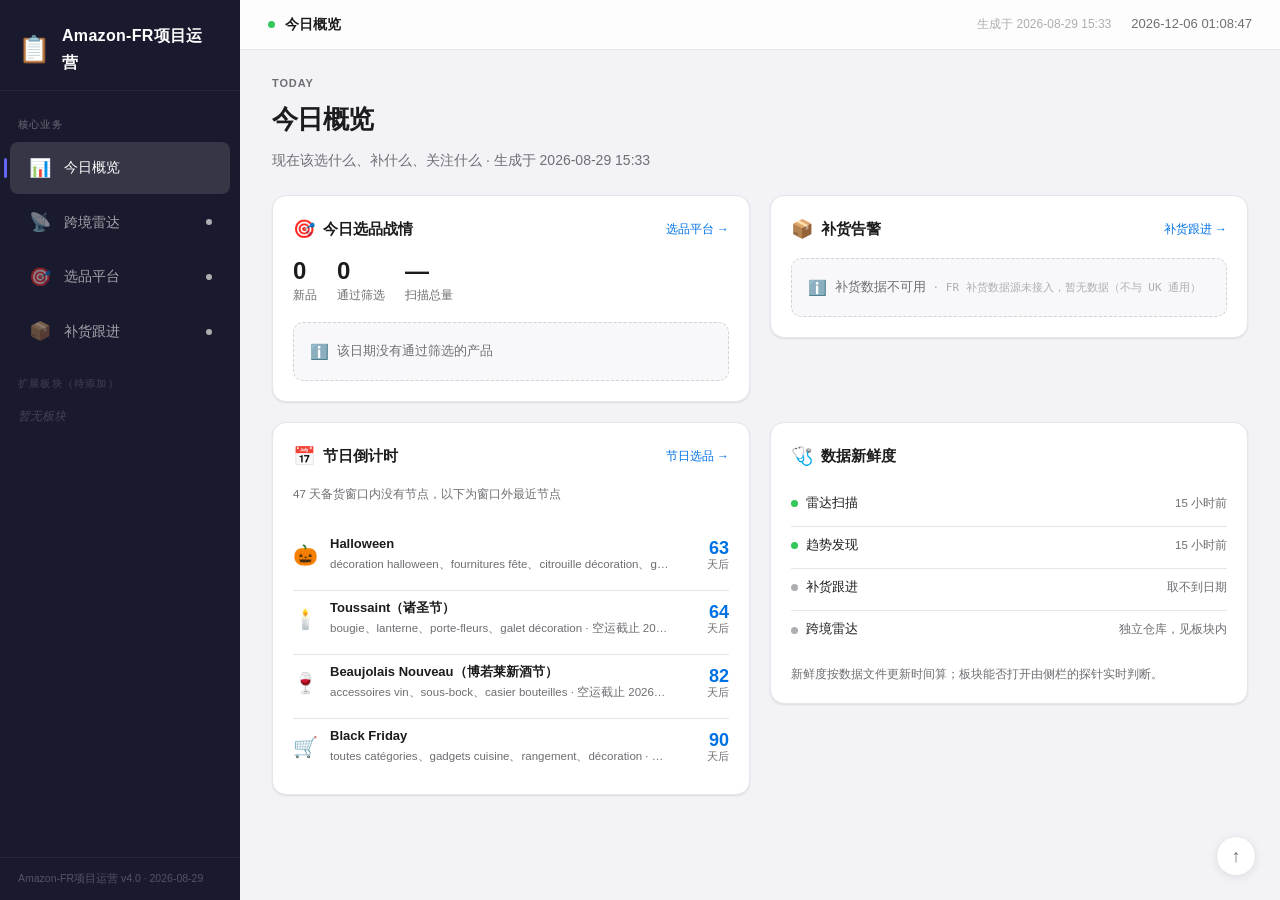
==== commit ef8f0c47: "法国站内容全面本地化：法国趋势发现数据、28个法国节日、FBA按GBP计价、补货跟进清空" ====
--- a/output/index.html
+++ b/output/index.html
@@ -5,7 +5,7 @@
 <meta name="viewport" content="width=device-width, initial-scale=1.0">
 <title>Amazon-FR项目运营</title>
 <link rel="icon" href="data:image/svg+xml,<svg xmlns='http://www.w3.org/2000/svg' viewBox='0 0 100 100'><text y='.9em' font-size='90'>📋</text></svg>">
-<link rel="stylesheet" href="shared/oa-theme.css?v=202608291437">
+<link rel="stylesheet" href="shared/oa-theme.css?v=202608291533">
 </head>
 <body class="oa-portal-page">
 
@@ -50,7 +50,7 @@
     <div id="main-content" class="oa-content-wrap" tabindex="-1">
         <!-- 今日概览：同源直渲染，不走 iframe（DESIGN-DECISIONS D6） -->
         <div id="dashboard" class="oa-dashboard">
-<div class="oa-dash-head"><div class="oa-dash-eyebrow">TODAY</div><h1 class="oa-dash-title">今日概览</h1><div class="oa-dash-sub">现在该选什么、补什么、关注什么 · 生成于 2026-08-29 14:37</div></div><div class="oa-dash-grid"><section class="oa-dash-card"><div class="oa-dash-card-head"><span class="oa-dash-card-icon" aria-hidden="true">🎯</span><h2 class="oa-dash-card-title">今日选品战情</h2><a class="oa-dash-card-link" href="#/platform">选品平台 →</a></div><div class="oa-dash-metrics"><div class="oa-dash-metric"><div class="oa-dash-metric-value">0</div><div class="oa-dash-metric-label">新品</div></div><div class="oa-dash-metric"><div class="oa-dash-metric-value">0</div><div class="oa-dash-metric-label">通过筛选</div></div><div class="oa-dash-metric"><div class="oa-dash-metric-value">—</div><div class="oa-dash-metric-label">扫描总量</div></div></div><div class="oa-dash-nodata"><span class="nd-icon">ℹ️</span><span>该日期没有通过筛选的产品</span></div></section><section class="oa-dash-card"><div class="oa-dash-card-head"><span class="oa-dash-card-icon" aria-hidden="true">📦</span><h2 class="oa-dash-card-title">补货告警</h2><a class="oa-dash-card-link" href="#/analysis">补货跟进 →</a></div><div class="oa-dash-metrics"><div class="oa-dash-metric"><div class="oa-dash-metric-value is-alert">10</div><div class="oa-dash-metric-label">紧急</div></div><div class="oa-dash-metric"><div class="oa-dash-metric-value is-warn">15</div><div class="oa-dash-metric-label">观察</div></div><div class="oa-dash-metric"><div class="oa-dash-metric-value">36</div><div class="oa-dash-metric-label">需补货 SKU</div></div></div><div class="oa-dash-alerts"><div class="oa-alert-row" data-level="urgent"><span class="oa-alert-sku" title="LY帐篷钉拔器-2件">YGZQ00720260707LYLYH691</span><span class="oa-alert-tag">007 · 可售 0天</span></div><div class="oa-alert-row" data-level="urgent"><span class="oa-alert-sku" title="LY足球奖杯气球-奖杯1+足球2+金星2+丝带1">YGZQ02720260425LYLYH45</span><span class="oa-alert-tag">027 · 可售 1天</span></div><div class="oa-alert-row" data-level="urgent"><span class="oa-alert-sku" title="LY壁纸平滑工具-8件套">YGZQ00720260303LYLYH309</span><span class="oa-alert-tag">007 · 可售 4天</span></div><div class="oa-alert-row" data-level="urgent"><span class="oa-alert-sku" title="LY宿醉工具包10*15cm-10件">YGZQ00720260615LYLYH605</span><span class="oa-alert-tag">007 · 可售 4天</span></div><div class="oa-alert-row" data-level="urgent"><span class="oa-alert-sku" title="LY便携折叠杯架-1层6杯-1件">YGZQ00720260622LYLYH648</span><span class="oa-alert-tag">007 · 可售 4天</span></div></div></section><section class="oa-dash-card"><div class="oa-dash-card-head"><span class="oa-dash-card-icon" aria-hidden="true">📅</span><h2 class="oa-dash-card-title">节日倒计时</h2><a class="oa-dash-card-link" href="#/platform">节日选品 →</a></div><div class="oa-dash-sub" style="margin:0 0 8px;font-size:11.5px">47 天备货窗口内没有节点，以下为窗口外最近节点</div><div class="oa-dash-festivals"><div class="oa-fest-row"><span class="oa-fest-icon" aria-hidden="true">🎃</span><span class="oa-fest-body"><span class="oa-fest-name">Halloween</span><span class="oa-fest-cats" title="décoration halloween、fournitures fête、citrouille décoration、guirlande · 空运截止 2026-10-01">décoration halloween、fournitures fête、citrouille décoration、guirlande · 空运截止 2026-10-01</span></span><span class="oa-fest-days">63<small>天后</small></span></div><div class="oa-fest-row"><span class="oa-fest-icon" aria-hidden="true">🕯️</span><span class="oa-fest-body"><span class="oa-fest-name">Toussaint（诸圣节）</span><span class="oa-fest-cats" title="bougie、lanterne、porte-fleurs、galet décoration · 空运截止 2026-10-02">bougie、lanterne、porte-fleurs、galet décoration · 空运截止 2026-10-02</span></span><span class="oa-fest-days">64<small>天后</small></span></div><div class="oa-fest-row"><span class="oa-fest-icon" aria-hidden="true">🍷</span><span class="oa-fest-body"><span class="oa-fest-name">Beaujolais Nouveau（博若莱新酒节）</span><span class="oa-fest-cats" title="accessoires vin、sous-bock、casier bouteilles · 空运截止 2026-10-20">accessoires vin、sous-bock、casier bouteilles · 空运截止 2026-10-20</span></span><span class="oa-fest-days">82<small>天后</small></span></div><div class="oa-fest-row"><span class="oa-fest-icon" aria-hidden="true">🛒</span><span class="oa-fest-body"><span class="oa-fest-name">Black Friday</span><span class="oa-fest-cats" title="toutes catégories、gadgets cuisine、rangement、décoration · 空运截止 2026-10-28">toutes catégories、gadgets cuisine、rangement、décoration · 空运截止 2026-10-28</span></span><span class="oa-fest-days">90<small>天后</small></span></div></div></section><section class="oa-dash-card"><div class="oa-dash-card-head"><span class="oa-dash-card-icon" aria-hidden="true">🩺</span><h2 class="oa-dash-card-title">数据新鲜度</h2></div><div class="oa-dash-health"><div class="oa-health-row"><span class="oa-health-dot" data-health="ok"></span><span class="oa-health-name">雷达扫描</span><span class="oa-health-detail">14 小时前</span></div><div class="oa-health-row"><span class="oa-health-dot" data-health="ok"></span><span class="oa-health-name">趋势发现</span><span class="oa-health-detail">14 小时前</span></div><div class="oa-health-row"><span class="oa-health-dot" data-health="ok"></span><span class="oa-health-name">补货跟进</span><span class="oa-health-detail">2 天前</span></div><div class="oa-health-row"><span class="oa-health-dot" data-health="unknown"></span><span class="oa-health-name">跨境雷达</span><span class="oa-health-detail">独立仓库，见板块内</span></div></div><div class="oa-dash-sub" style="margin-top:0;font-size:11.5px">新鲜度按数据文件更新时间算；板块能否打开由侧栏的探针实时判断。</div></section></div>
+<div class="oa-dash-head"><div class="oa-dash-eyebrow">TODAY</div><h1 class="oa-dash-title">今日概览</h1><div class="oa-dash-sub">现在该选什么、补什么、关注什么 · 生成于 2026-08-29 15:33</div></div><div class="oa-dash-grid"><section class="oa-dash-card"><div class="oa-dash-card-head"><span class="oa-dash-card-icon" aria-hidden="true">🎯</span><h2 class="oa-dash-card-title">今日选品战情</h2><a class="oa-dash-card-link" href="#/platform">选品平台 →</a></div><div class="oa-dash-metrics"><div class="oa-dash-metric"><div class="oa-dash-metric-value">0</div><div class="oa-dash-metric-label">新品</div></div><div class="oa-dash-metric"><div class="oa-dash-metric-value">0</div><div class="oa-dash-metric-label">通过筛选</div></div><div class="oa-dash-metric"><div class="oa-dash-metric-value">—</div><div class="oa-dash-metric-label">扫描总量</div></div></div><div class="oa-dash-nodata"><span class="nd-icon">ℹ️</span><span>该日期没有通过筛选的产品</span></div></section><section class="oa-dash-card"><div class="oa-dash-card-head"><span class="oa-dash-card-icon" aria-hidden="true">📦</span><h2 class="oa-dash-card-title">补货告警</h2><a class="oa-dash-card-link" href="#/analysis">补货跟进 →</a></div><div class="oa-dash-nodata"><span class="nd-icon" aria-hidden="true">ℹ️</span><span>补货数据不可用<span class="nd-reason"> · FR 补货数据源未接入，暂无数据（不与 UK 通用）</span></span></div></section><section class="oa-dash-card"><div class="oa-dash-card-head"><span class="oa-dash-card-icon" aria-hidden="true">📅</span><h2 class="oa-dash-card-title">节日倒计时</h2><a class="oa-dash-card-link" href="#/platform">节日选品 →</a></div><div class="oa-dash-sub" style="margin:0 0 8px;font-size:11.5px">47 天备货窗口内没有节点，以下为窗口外最近节点</div><div class="oa-dash-festivals"><div class="oa-fest-row"><span class="oa-fest-icon" aria-hidden="true">🎃</span><span class="oa-fest-body"><span class="oa-fest-name">Halloween</span><span class="oa-fest-cats" title="décoration halloween、fournitures fête、citrouille décoration、guirlande · 空运截止 2026-10-01">décoration halloween、fournitures fête、citrouille décoration、guirlande · 空运截止 2026-10-01</span></span><span class="oa-fest-days">63<small>天后</small></span></div><div class="oa-fest-row"><span class="oa-fest-icon" aria-hidden="true">🕯️</span><span class="oa-fest-body"><span class="oa-fest-name">Toussaint（诸圣节）</span><span class="oa-fest-cats" title="bougie、lanterne、porte-fleurs、galet décoration · 空运截止 2026-10-02">bougie、lanterne、porte-fleurs、galet décoration · 空运截止 2026-10-02</span></span><span class="oa-fest-days">64<small>天后</small></span></div><div class="oa-fest-row"><span class="oa-fest-icon" aria-hidden="true">🍷</span><span class="oa-fest-body"><span class="oa-fest-name">Beaujolais Nouveau（博若莱新酒节）</span><span class="oa-fest-cats" title="accessoires vin、sous-bock、casier bouteilles · 空运截止 2026-10-20">accessoires vin、sous-bock、casier bouteilles · 空运截止 2026-10-20</span></span><span class="oa-fest-days">82<small>天后</small></span></div><div class="oa-fest-row"><span class="oa-fest-icon" aria-hidden="true">🛒</span><span class="oa-fest-body"><span class="oa-fest-name">Black Friday</span><span class="oa-fest-cats" title="toutes catégories、gadgets cuisine、rangement、décoration · 空运截止 2026-10-28">toutes catégories、gadgets cuisine、rangement、décoration · 空运截止 2026-10-28</span></span><span class="oa-fest-days">90<small>天后</small></span></div></div></section><section class="oa-dash-card"><div class="oa-dash-card-head"><span class="oa-dash-card-icon" aria-hidden="true">🩺</span><h2 class="oa-dash-card-title">数据新鲜度</h2></div><div class="oa-dash-health"><div class="oa-health-row"><span class="oa-health-dot" data-health="ok"></span><span class="oa-health-name">雷达扫描</span><span class="oa-health-detail">15 小时前</span></div><div class="oa-health-row"><span class="oa-health-dot" data-health="ok"></span><span class="oa-health-name">趋势发现</span><span class="oa-health-detail">15 小时前</span></div><div class="oa-health-row"><span class="oa-health-dot" data-health="unknown"></span><span class="oa-health-name">补货跟进</span><span class="oa-health-detail">取不到日期</span></div><div class="oa-health-row"><span class="oa-health-dot" data-health="unknown"></span><span class="oa-health-name">跨境雷达</span><span class="oa-health-detail">独立仓库，见板块内</span></div></div><div class="oa-dash-sub" style="margin-top:0;font-size:11.5px">新鲜度按数据文件更新时间算；板块能否打开由侧栏的探针实时判断。</div></section></div>
         </div>
 
         <!-- 板块 iframe -->
@@ -77,8 +77,8 @@
     </div>
 </div>
 
-<script>window.OA_PORTAL = {"systemName": "Amazon-FR\u9879\u76ee\u8fd0\u8425", "siteOrigin": "https://Baodan168.github.io", "dashboardKey": "dashboard", "builtAt": "2026-08-29 14:37", "modules": [{"key": "dashboard", "label": "\u4eca\u65e5\u6982\u89c8", "url": "", "probe": "", "inline": true, "cross_origin": false}, {"key": "radar", "label": "\u8de8\u5883\u96f7\u8fbe", "url": "https://Baodan168.github.io/kj-news-radar/", "probe": "https://Baodan168.github.io/kj-news-radar/", "inline": false, "cross_origin": true}, {"key": "platform", "label": "\u9009\u54c1\u5e73\u53f0", "url": "platform.html", "probe": "platform.html", "inline": false, "cross_origin": false}, {"key": "analysis", "label": "\u8865\u8d27\u8ddf\u8fdb", "url": "analysis/", "probe": "analysis/index.html", "inline": false, "cross_origin": false}]};</script>
-<script src="assets/portal.js?v=202608291437"></script>
+<script>window.OA_PORTAL = {"systemName": "Amazon-FR\u9879\u76ee\u8fd0\u8425", "siteOrigin": "https://Baodan168.github.io", "dashboardKey": "dashboard", "builtAt": "2026-08-29 15:33", "modules": [{"key": "dashboard", "label": "\u4eca\u65e5\u6982\u89c8", "url": "", "probe": "", "inline": true, "cross_origin": false}, {"key": "radar", "label": "\u8de8\u5883\u96f7\u8fbe", "url": "https://Baodan168.github.io/kj-news-radar/", "probe": "https://Baodan168.github.io/kj-news-radar/", "inline": false, "cross_origin": true}, {"key": "platform", "label": "\u9009\u54c1\u5e73\u53f0", "url": "platform.html", "probe": "platform.html", "inline": false, "cross_origin": false}, {"key": "analysis", "label": "\u8865\u8d27\u8ddf\u8fdb", "url": "analysis/", "probe": "analysis/index.html", "inline": false, "cross_origin": false}]};</script>
+<script src="assets/portal.js?v=202608291533"></script>
 
 <!-- 回到顶部（固定显示） -->
 <button class="to-top" id="toTop" aria-label="回到顶部" title="回到顶部">↑</button>
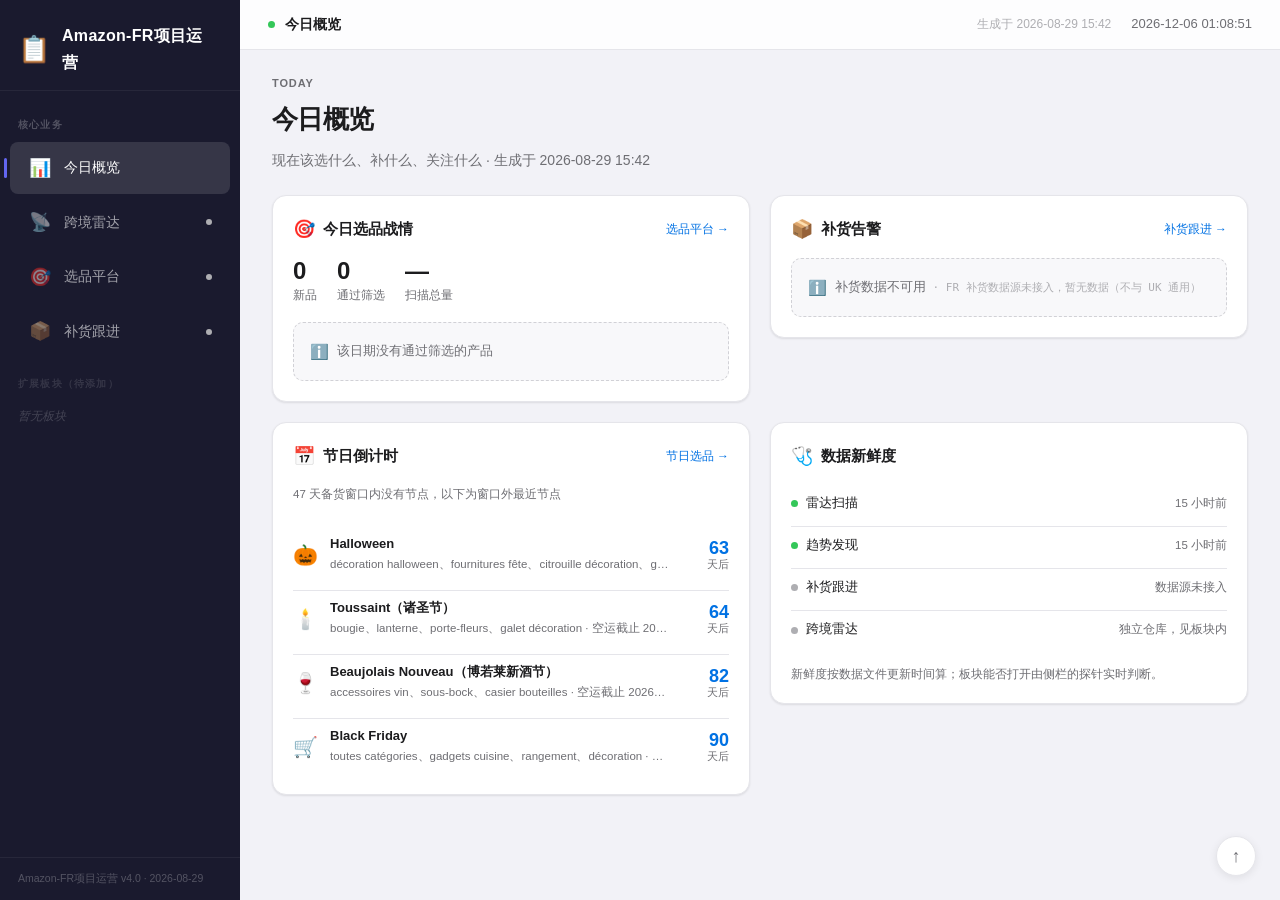
==== commit c7a3acd2: "新鲜度卡：补货未接入状态如实标注" ====
--- a/output/index.html
+++ b/output/index.html
@@ -5,7 +5,7 @@
 <meta name="viewport" content="width=device-width, initial-scale=1.0">
 <title>Amazon-FR项目运营</title>
 <link rel="icon" href="data:image/svg+xml,<svg xmlns='http://www.w3.org/2000/svg' viewBox='0 0 100 100'><text y='.9em' font-size='90'>📋</text></svg>">
-<link rel="stylesheet" href="shared/oa-theme.css?v=202608291533">
+<link rel="stylesheet" href="shared/oa-theme.css?v=202608291542">
 </head>
 <body class="oa-portal-page">
 
@@ -50,7 +50,7 @@
     <div id="main-content" class="oa-content-wrap" tabindex="-1">
         <!-- 今日概览：同源直渲染，不走 iframe（DESIGN-DECISIONS D6） -->
         <div id="dashboard" class="oa-dashboard">
-<div class="oa-dash-head"><div class="oa-dash-eyebrow">TODAY</div><h1 class="oa-dash-title">今日概览</h1><div class="oa-dash-sub">现在该选什么、补什么、关注什么 · 生成于 2026-08-29 15:33</div></div><div class="oa-dash-grid"><section class="oa-dash-card"><div class="oa-dash-card-head"><span class="oa-dash-card-icon" aria-hidden="true">🎯</span><h2 class="oa-dash-card-title">今日选品战情</h2><a class="oa-dash-card-link" href="#/platform">选品平台 →</a></div><div class="oa-dash-metrics"><div class="oa-dash-metric"><div class="oa-dash-metric-value">0</div><div class="oa-dash-metric-label">新品</div></div><div class="oa-dash-metric"><div class="oa-dash-metric-value">0</div><div class="oa-dash-metric-label">通过筛选</div></div><div class="oa-dash-metric"><div class="oa-dash-metric-value">—</div><div class="oa-dash-metric-label">扫描总量</div></div></div><div class="oa-dash-nodata"><span class="nd-icon">ℹ️</span><span>该日期没有通过筛选的产品</span></div></section><section class="oa-dash-card"><div class="oa-dash-card-head"><span class="oa-dash-card-icon" aria-hidden="true">📦</span><h2 class="oa-dash-card-title">补货告警</h2><a class="oa-dash-card-link" href="#/analysis">补货跟进 →</a></div><div class="oa-dash-nodata"><span class="nd-icon" aria-hidden="true">ℹ️</span><span>补货数据不可用<span class="nd-reason"> · FR 补货数据源未接入，暂无数据（不与 UK 通用）</span></span></div></section><section class="oa-dash-card"><div class="oa-dash-card-head"><span class="oa-dash-card-icon" aria-hidden="true">📅</span><h2 class="oa-dash-card-title">节日倒计时</h2><a class="oa-dash-card-link" href="#/platform">节日选品 →</a></div><div class="oa-dash-sub" style="margin:0 0 8px;font-size:11.5px">47 天备货窗口内没有节点，以下为窗口外最近节点</div><div class="oa-dash-festivals"><div class="oa-fest-row"><span class="oa-fest-icon" aria-hidden="true">🎃</span><span class="oa-fest-body"><span class="oa-fest-name">Halloween</span><span class="oa-fest-cats" title="décoration halloween、fournitures fête、citrouille décoration、guirlande · 空运截止 2026-10-01">décoration halloween、fournitures fête、citrouille décoration、guirlande · 空运截止 2026-10-01</span></span><span class="oa-fest-days">63<small>天后</small></span></div><div class="oa-fest-row"><span class="oa-fest-icon" aria-hidden="true">🕯️</span><span class="oa-fest-body"><span class="oa-fest-name">Toussaint（诸圣节）</span><span class="oa-fest-cats" title="bougie、lanterne、porte-fleurs、galet décoration · 空运截止 2026-10-02">bougie、lanterne、porte-fleurs、galet décoration · 空运截止 2026-10-02</span></span><span class="oa-fest-days">64<small>天后</small></span></div><div class="oa-fest-row"><span class="oa-fest-icon" aria-hidden="true">🍷</span><span class="oa-fest-body"><span class="oa-fest-name">Beaujolais Nouveau（博若莱新酒节）</span><span class="oa-fest-cats" title="accessoires vin、sous-bock、casier bouteilles · 空运截止 2026-10-20">accessoires vin、sous-bock、casier bouteilles · 空运截止 2026-10-20</span></span><span class="oa-fest-days">82<small>天后</small></span></div><div class="oa-fest-row"><span class="oa-fest-icon" aria-hidden="true">🛒</span><span class="oa-fest-body"><span class="oa-fest-name">Black Friday</span><span class="oa-fest-cats" title="toutes catégories、gadgets cuisine、rangement、décoration · 空运截止 2026-10-28">toutes catégories、gadgets cuisine、rangement、décoration · 空运截止 2026-10-28</span></span><span class="oa-fest-days">90<small>天后</small></span></div></div></section><section class="oa-dash-card"><div class="oa-dash-card-head"><span class="oa-dash-card-icon" aria-hidden="true">🩺</span><h2 class="oa-dash-card-title">数据新鲜度</h2></div><div class="oa-dash-health"><div class="oa-health-row"><span class="oa-health-dot" data-health="ok"></span><span class="oa-health-name">雷达扫描</span><span class="oa-health-detail">15 小时前</span></div><div class="oa-health-row"><span class="oa-health-dot" data-health="ok"></span><span class="oa-health-name">趋势发现</span><span class="oa-health-detail">15 小时前</span></div><div class="oa-health-row"><span class="oa-health-dot" data-health="unknown"></span><span class="oa-health-name">补货跟进</span><span class="oa-health-detail">取不到日期</span></div><div class="oa-health-row"><span class="oa-health-dot" data-health="unknown"></span><span class="oa-health-name">跨境雷达</span><span class="oa-health-detail">独立仓库，见板块内</span></div></div><div class="oa-dash-sub" style="margin-top:0;font-size:11.5px">新鲜度按数据文件更新时间算；板块能否打开由侧栏的探针实时判断。</div></section></div>
+<div class="oa-dash-head"><div class="oa-dash-eyebrow">TODAY</div><h1 class="oa-dash-title">今日概览</h1><div class="oa-dash-sub">现在该选什么、补什么、关注什么 · 生成于 2026-08-29 15:42</div></div><div class="oa-dash-grid"><section class="oa-dash-card"><div class="oa-dash-card-head"><span class="oa-dash-card-icon" aria-hidden="true">🎯</span><h2 class="oa-dash-card-title">今日选品战情</h2><a class="oa-dash-card-link" href="#/platform">选品平台 →</a></div><div class="oa-dash-metrics"><div class="oa-dash-metric"><div class="oa-dash-metric-value">0</div><div class="oa-dash-metric-label">新品</div></div><div class="oa-dash-metric"><div class="oa-dash-metric-value">0</div><div class="oa-dash-metric-label">通过筛选</div></div><div class="oa-dash-metric"><div class="oa-dash-metric-value">—</div><div class="oa-dash-metric-label">扫描总量</div></div></div><div class="oa-dash-nodata"><span class="nd-icon">ℹ️</span><span>该日期没有通过筛选的产品</span></div></section><section class="oa-dash-card"><div class="oa-dash-card-head"><span class="oa-dash-card-icon" aria-hidden="true">📦</span><h2 class="oa-dash-card-title">补货告警</h2><a class="oa-dash-card-link" href="#/analysis">补货跟进 →</a></div><div class="oa-dash-nodata"><span class="nd-icon" aria-hidden="true">ℹ️</span><span>补货数据不可用<span class="nd-reason"> · FR 补货数据源未接入，暂无数据（不与 UK 通用）</span></span></div></section><section class="oa-dash-card"><div class="oa-dash-card-head"><span class="oa-dash-card-icon" aria-hidden="true">📅</span><h2 class="oa-dash-card-title">节日倒计时</h2><a class="oa-dash-card-link" href="#/platform">节日选品 →</a></div><div class="oa-dash-sub" style="margin:0 0 8px;font-size:11.5px">47 天备货窗口内没有节点，以下为窗口外最近节点</div><div class="oa-dash-festivals"><div class="oa-fest-row"><span class="oa-fest-icon" aria-hidden="true">🎃</span><span class="oa-fest-body"><span class="oa-fest-name">Halloween</span><span class="oa-fest-cats" title="décoration halloween、fournitures fête、citrouille décoration、guirlande · 空运截止 2026-10-01">décoration halloween、fournitures fête、citrouille décoration、guirlande · 空运截止 2026-10-01</span></span><span class="oa-fest-days">63<small>天后</small></span></div><div class="oa-fest-row"><span class="oa-fest-icon" aria-hidden="true">🕯️</span><span class="oa-fest-body"><span class="oa-fest-name">Toussaint（诸圣节）</span><span class="oa-fest-cats" title="bougie、lanterne、porte-fleurs、galet décoration · 空运截止 2026-10-02">bougie、lanterne、porte-fleurs、galet décoration · 空运截止 2026-10-02</span></span><span class="oa-fest-days">64<small>天后</small></span></div><div class="oa-fest-row"><span class="oa-fest-icon" aria-hidden="true">🍷</span><span class="oa-fest-body"><span class="oa-fest-name">Beaujolais Nouveau（博若莱新酒节）</span><span class="oa-fest-cats" title="accessoires vin、sous-bock、casier bouteilles · 空运截止 2026-10-20">accessoires vin、sous-bock、casier bouteilles · 空运截止 2026-10-20</span></span><span class="oa-fest-days">82<small>天后</small></span></div><div class="oa-fest-row"><span class="oa-fest-icon" aria-hidden="true">🛒</span><span class="oa-fest-body"><span class="oa-fest-name">Black Friday</span><span class="oa-fest-cats" title="toutes catégories、gadgets cuisine、rangement、décoration · 空运截止 2026-10-28">toutes catégories、gadgets cuisine、rangement、décoration · 空运截止 2026-10-28</span></span><span class="oa-fest-days">90<small>天后</small></span></div></div></section><section class="oa-dash-card"><div class="oa-dash-card-head"><span class="oa-dash-card-icon" aria-hidden="true">🩺</span><h2 class="oa-dash-card-title">数据新鲜度</h2></div><div class="oa-dash-health"><div class="oa-health-row"><span class="oa-health-dot" data-health="ok"></span><span class="oa-health-name">雷达扫描</span><span class="oa-health-detail">15 小时前</span></div><div class="oa-health-row"><span class="oa-health-dot" data-health="ok"></span><span class="oa-health-name">趋势发现</span><span class="oa-health-detail">15 小时前</span></div><div class="oa-health-row"><span class="oa-health-dot" data-health="unknown"></span><span class="oa-health-name">补货跟进</span><span class="oa-health-detail">数据源未接入</span></div><div class="oa-health-row"><span class="oa-health-dot" data-health="unknown"></span><span class="oa-health-name">跨境雷达</span><span class="oa-health-detail">独立仓库，见板块内</span></div></div><div class="oa-dash-sub" style="margin-top:0;font-size:11.5px">新鲜度按数据文件更新时间算；板块能否打开由侧栏的探针实时判断。</div></section></div>
         </div>
 
         <!-- 板块 iframe -->
@@ -77,8 +77,8 @@
     </div>
 </div>
 
-<script>window.OA_PORTAL = {"systemName": "Amazon-FR\u9879\u76ee\u8fd0\u8425", "siteOrigin": "https://Baodan168.github.io", "dashboardKey": "dashboard", "builtAt": "2026-08-29 15:33", "modules": [{"key": "dashboard", "label": "\u4eca\u65e5\u6982\u89c8", "url": "", "probe": "", "inline": true, "cross_origin": false}, {"key": "radar", "label": "\u8de8\u5883\u96f7\u8fbe", "url": "https://Baodan168.github.io/kj-news-radar/", "probe": "https://Baodan168.github.io/kj-news-radar/", "inline": false, "cross_origin": true}, {"key": "platform", "label": "\u9009\u54c1\u5e73\u53f0", "url": "platform.html", "probe": "platform.html", "inline": false, "cross_origin": false}, {"key": "analysis", "label": "\u8865\u8d27\u8ddf\u8fdb", "url": "analysis/", "probe": "analysis/index.html", "inline": false, "cross_origin": false}]};</script>
-<script src="assets/portal.js?v=202608291533"></script>
+<script>window.OA_PORTAL = {"systemName": "Amazon-FR\u9879\u76ee\u8fd0\u8425", "siteOrigin": "https://Baodan168.github.io", "dashboardKey": "dashboard", "builtAt": "2026-08-29 15:42", "modules": [{"key": "dashboard", "label": "\u4eca\u65e5\u6982\u89c8", "url": "", "probe": "", "inline": true, "cross_origin": false}, {"key": "radar", "label": "\u8de8\u5883\u96f7\u8fbe", "url": "https://Baodan168.github.io/kj-news-radar/", "probe": "https://Baodan168.github.io/kj-news-radar/", "inline": false, "cross_origin": true}, {"key": "platform", "label": "\u9009\u54c1\u5e73\u53f0", "url": "platform.html", "probe": "platform.html", "inline": false, "cross_origin": false}, {"key": "analysis", "label": "\u8865\u8d27\u8ddf\u8fdb", "url": "analysis/", "probe": "analysis/index.html", "inline": false, "cross_origin": false}]};</script>
+<script src="assets/portal.js?v=202608291542"></script>
 
 <!-- 回到顶部（固定显示） -->
 <button class="to-top" id="toTop" aria-label="回到顶部" title="回到顶部">↑</button>
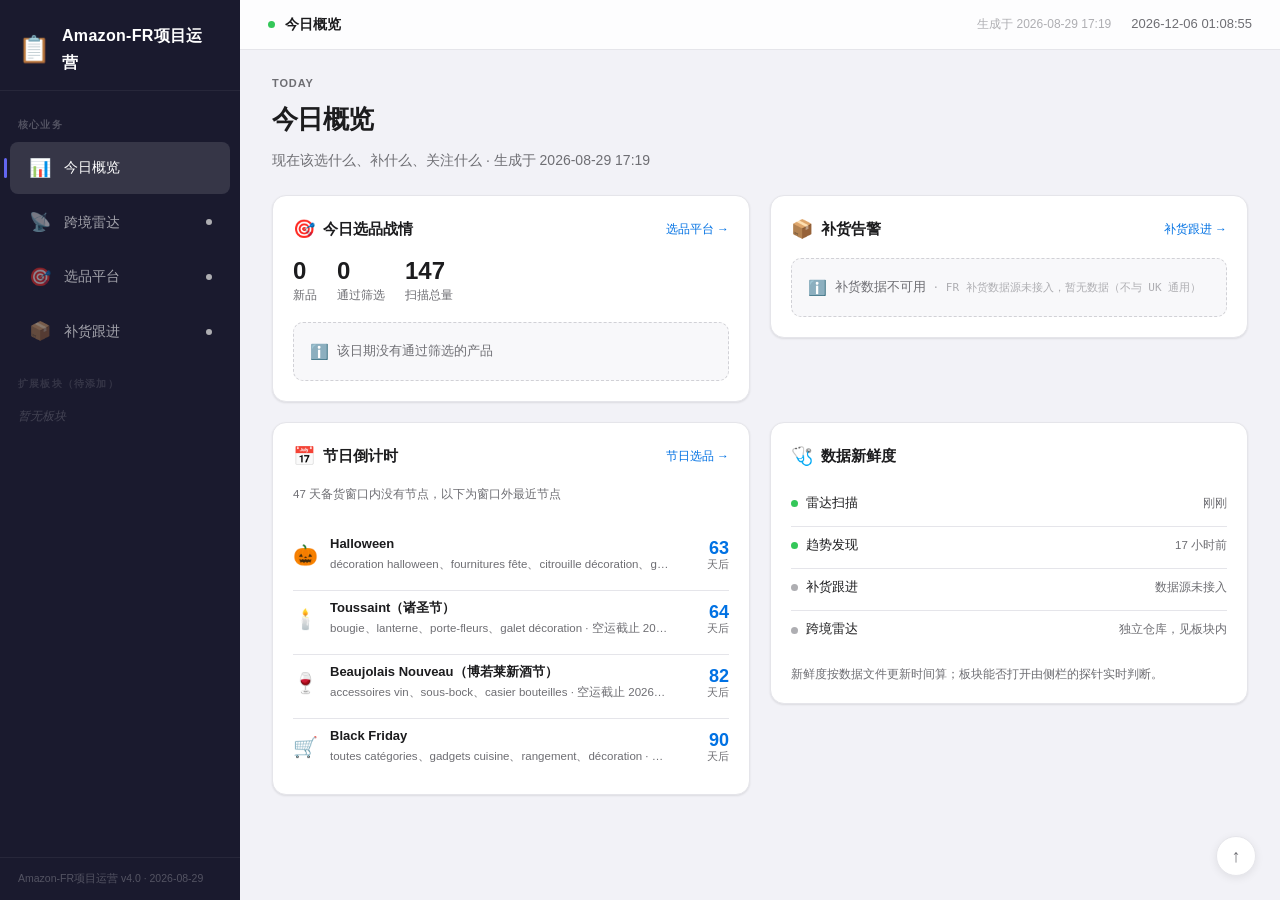
==== commit bafce052: "体检收官：法语禁售词修复后重过滤扫描数据（0合规通过），刷新产物" ====
--- a/output/index.html
+++ b/output/index.html
@@ -5,7 +5,7 @@
 <meta name="viewport" content="width=device-width, initial-scale=1.0">
 <title>Amazon-FR项目运营</title>
 <link rel="icon" href="data:image/svg+xml,<svg xmlns='http://www.w3.org/2000/svg' viewBox='0 0 100 100'><text y='.9em' font-size='90'>📋</text></svg>">
-<link rel="stylesheet" href="shared/oa-theme.css?v=202608291542">
+<link rel="stylesheet" href="shared/oa-theme.css?v=202608291719">
 </head>
 <body class="oa-portal-page">
 
@@ -50,7 +50,7 @@
     <div id="main-content" class="oa-content-wrap" tabindex="-1">
         <!-- 今日概览：同源直渲染，不走 iframe（DESIGN-DECISIONS D6） -->
         <div id="dashboard" class="oa-dashboard">
-<div class="oa-dash-head"><div class="oa-dash-eyebrow">TODAY</div><h1 class="oa-dash-title">今日概览</h1><div class="oa-dash-sub">现在该选什么、补什么、关注什么 · 生成于 2026-08-29 15:42</div></div><div class="oa-dash-grid"><section class="oa-dash-card"><div class="oa-dash-card-head"><span class="oa-dash-card-icon" aria-hidden="true">🎯</span><h2 class="oa-dash-card-title">今日选品战情</h2><a class="oa-dash-card-link" href="#/platform">选品平台 →</a></div><div class="oa-dash-metrics"><div class="oa-dash-metric"><div class="oa-dash-metric-value">0</div><div class="oa-dash-metric-label">新品</div></div><div class="oa-dash-metric"><div class="oa-dash-metric-value">0</div><div class="oa-dash-metric-label">通过筛选</div></div><div class="oa-dash-metric"><div class="oa-dash-metric-value">—</div><div class="oa-dash-metric-label">扫描总量</div></div></div><div class="oa-dash-nodata"><span class="nd-icon">ℹ️</span><span>该日期没有通过筛选的产品</span></div></section><section class="oa-dash-card"><div class="oa-dash-card-head"><span class="oa-dash-card-icon" aria-hidden="true">📦</span><h2 class="oa-dash-card-title">补货告警</h2><a class="oa-dash-card-link" href="#/analysis">补货跟进 →</a></div><div class="oa-dash-nodata"><span class="nd-icon" aria-hidden="true">ℹ️</span><span>补货数据不可用<span class="nd-reason"> · FR 补货数据源未接入，暂无数据（不与 UK 通用）</span></span></div></section><section class="oa-dash-card"><div class="oa-dash-card-head"><span class="oa-dash-card-icon" aria-hidden="true">📅</span><h2 class="oa-dash-card-title">节日倒计时</h2><a class="oa-dash-card-link" href="#/platform">节日选品 →</a></div><div class="oa-dash-sub" style="margin:0 0 8px;font-size:11.5px">47 天备货窗口内没有节点，以下为窗口外最近节点</div><div class="oa-dash-festivals"><div class="oa-fest-row"><span class="oa-fest-icon" aria-hidden="true">🎃</span><span class="oa-fest-body"><span class="oa-fest-name">Halloween</span><span class="oa-fest-cats" title="décoration halloween、fournitures fête、citrouille décoration、guirlande · 空运截止 2026-10-01">décoration halloween、fournitures fête、citrouille décoration、guirlande · 空运截止 2026-10-01</span></span><span class="oa-fest-days">63<small>天后</small></span></div><div class="oa-fest-row"><span class="oa-fest-icon" aria-hidden="true">🕯️</span><span class="oa-fest-body"><span class="oa-fest-name">Toussaint（诸圣节）</span><span class="oa-fest-cats" title="bougie、lanterne、porte-fleurs、galet décoration · 空运截止 2026-10-02">bougie、lanterne、porte-fleurs、galet décoration · 空运截止 2026-10-02</span></span><span class="oa-fest-days">64<small>天后</small></span></div><div class="oa-fest-row"><span class="oa-fest-icon" aria-hidden="true">🍷</span><span class="oa-fest-body"><span class="oa-fest-name">Beaujolais Nouveau（博若莱新酒节）</span><span class="oa-fest-cats" title="accessoires vin、sous-bock、casier bouteilles · 空运截止 2026-10-20">accessoires vin、sous-bock、casier bouteilles · 空运截止 2026-10-20</span></span><span class="oa-fest-days">82<small>天后</small></span></div><div class="oa-fest-row"><span class="oa-fest-icon" aria-hidden="true">🛒</span><span class="oa-fest-body"><span class="oa-fest-name">Black Friday</span><span class="oa-fest-cats" title="toutes catégories、gadgets cuisine、rangement、décoration · 空运截止 2026-10-28">toutes catégories、gadgets cuisine、rangement、décoration · 空运截止 2026-10-28</span></span><span class="oa-fest-days">90<small>天后</small></span></div></div></section><section class="oa-dash-card"><div class="oa-dash-card-head"><span class="oa-dash-card-icon" aria-hidden="true">🩺</span><h2 class="oa-dash-card-title">数据新鲜度</h2></div><div class="oa-dash-health"><div class="oa-health-row"><span class="oa-health-dot" data-health="ok"></span><span class="oa-health-name">雷达扫描</span><span class="oa-health-detail">15 小时前</span></div><div class="oa-health-row"><span class="oa-health-dot" data-health="ok"></span><span class="oa-health-name">趋势发现</span><span class="oa-health-detail">15 小时前</span></div><div class="oa-health-row"><span class="oa-health-dot" data-health="unknown"></span><span class="oa-health-name">补货跟进</span><span class="oa-health-detail">数据源未接入</span></div><div class="oa-health-row"><span class="oa-health-dot" data-health="unknown"></span><span class="oa-health-name">跨境雷达</span><span class="oa-health-detail">独立仓库，见板块内</span></div></div><div class="oa-dash-sub" style="margin-top:0;font-size:11.5px">新鲜度按数据文件更新时间算；板块能否打开由侧栏的探针实时判断。</div></section></div>
+<div class="oa-dash-head"><div class="oa-dash-eyebrow">TODAY</div><h1 class="oa-dash-title">今日概览</h1><div class="oa-dash-sub">现在该选什么、补什么、关注什么 · 生成于 2026-08-29 17:19</div></div><div class="oa-dash-grid"><section class="oa-dash-card"><div class="oa-dash-card-head"><span class="oa-dash-card-icon" aria-hidden="true">🎯</span><h2 class="oa-dash-card-title">今日选品战情</h2><a class="oa-dash-card-link" href="#/platform">选品平台 →</a></div><div class="oa-dash-metrics"><div class="oa-dash-metric"><div class="oa-dash-metric-value">0</div><div class="oa-dash-metric-label">新品</div></div><div class="oa-dash-metric"><div class="oa-dash-metric-value">0</div><div class="oa-dash-metric-label">通过筛选</div></div><div class="oa-dash-metric"><div class="oa-dash-metric-value">147</div><div class="oa-dash-metric-label">扫描总量</div></div></div><div class="oa-dash-nodata"><span class="nd-icon">ℹ️</span><span>该日期没有通过筛选的产品</span></div></section><section class="oa-dash-card"><div class="oa-dash-card-head"><span class="oa-dash-card-icon" aria-hidden="true">📦</span><h2 class="oa-dash-card-title">补货告警</h2><a class="oa-dash-card-link" href="#/analysis">补货跟进 →</a></div><div class="oa-dash-nodata"><span class="nd-icon" aria-hidden="true">ℹ️</span><span>补货数据不可用<span class="nd-reason"> · FR 补货数据源未接入，暂无数据（不与 UK 通用）</span></span></div></section><section class="oa-dash-card"><div class="oa-dash-card-head"><span class="oa-dash-card-icon" aria-hidden="true">📅</span><h2 class="oa-dash-card-title">节日倒计时</h2><a class="oa-dash-card-link" href="#/platform">节日选品 →</a></div><div class="oa-dash-sub" style="margin:0 0 8px;font-size:11.5px">47 天备货窗口内没有节点，以下为窗口外最近节点</div><div class="oa-dash-festivals"><div class="oa-fest-row"><span class="oa-fest-icon" aria-hidden="true">🎃</span><span class="oa-fest-body"><span class="oa-fest-name">Halloween</span><span class="oa-fest-cats" title="décoration halloween、fournitures fête、citrouille décoration、guirlande · 空运截止 2026-10-01">décoration halloween、fournitures fête、citrouille décoration、guirlande · 空运截止 2026-10-01</span></span><span class="oa-fest-days">63<small>天后</small></span></div><div class="oa-fest-row"><span class="oa-fest-icon" aria-hidden="true">🕯️</span><span class="oa-fest-body"><span class="oa-fest-name">Toussaint（诸圣节）</span><span class="oa-fest-cats" title="bougie、lanterne、porte-fleurs、galet décoration · 空运截止 2026-10-02">bougie、lanterne、porte-fleurs、galet décoration · 空运截止 2026-10-02</span></span><span class="oa-fest-days">64<small>天后</small></span></div><div class="oa-fest-row"><span class="oa-fest-icon" aria-hidden="true">🍷</span><span class="oa-fest-body"><span class="oa-fest-name">Beaujolais Nouveau（博若莱新酒节）</span><span class="oa-fest-cats" title="accessoires vin、sous-bock、casier bouteilles · 空运截止 2026-10-20">accessoires vin、sous-bock、casier bouteilles · 空运截止 2026-10-20</span></span><span class="oa-fest-days">82<small>天后</small></span></div><div class="oa-fest-row"><span class="oa-fest-icon" aria-hidden="true">🛒</span><span class="oa-fest-body"><span class="oa-fest-name">Black Friday</span><span class="oa-fest-cats" title="toutes catégories、gadgets cuisine、rangement、décoration · 空运截止 2026-10-28">toutes catégories、gadgets cuisine、rangement、décoration · 空运截止 2026-10-28</span></span><span class="oa-fest-days">90<small>天后</small></span></div></div></section><section class="oa-dash-card"><div class="oa-dash-card-head"><span class="oa-dash-card-icon" aria-hidden="true">🩺</span><h2 class="oa-dash-card-title">数据新鲜度</h2></div><div class="oa-dash-health"><div class="oa-health-row"><span class="oa-health-dot" data-health="ok"></span><span class="oa-health-name">雷达扫描</span><span class="oa-health-detail">刚刚</span></div><div class="oa-health-row"><span class="oa-health-dot" data-health="ok"></span><span class="oa-health-name">趋势发现</span><span class="oa-health-detail">17 小时前</span></div><div class="oa-health-row"><span class="oa-health-dot" data-health="unknown"></span><span class="oa-health-name">补货跟进</span><span class="oa-health-detail">数据源未接入</span></div><div class="oa-health-row"><span class="oa-health-dot" data-health="unknown"></span><span class="oa-health-name">跨境雷达</span><span class="oa-health-detail">独立仓库，见板块内</span></div></div><div class="oa-dash-sub" style="margin-top:0;font-size:11.5px">新鲜度按数据文件更新时间算；板块能否打开由侧栏的探针实时判断。</div></section></div>
         </div>
 
         <!-- 板块 iframe -->
@@ -77,8 +77,8 @@
     </div>
 </div>
 
-<script>window.OA_PORTAL = {"systemName": "Amazon-FR\u9879\u76ee\u8fd0\u8425", "siteOrigin": "https://Baodan168.github.io", "dashboardKey": "dashboard", "builtAt": "2026-08-29 15:42", "modules": [{"key": "dashboard", "label": "\u4eca\u65e5\u6982\u89c8", "url": "", "probe": "", "inline": true, "cross_origin": false}, {"key": "radar", "label": "\u8de8\u5883\u96f7\u8fbe", "url": "https://Baodan168.github.io/kj-news-radar/", "probe": "https://Baodan168.github.io/kj-news-radar/", "inline": false, "cross_origin": true}, {"key": "platform", "label": "\u9009\u54c1\u5e73\u53f0", "url": "platform.html", "probe": "platform.html", "inline": false, "cross_origin": false}, {"key": "analysis", "label": "\u8865\u8d27\u8ddf\u8fdb", "url": "analysis/", "probe": "analysis/index.html", "inline": false, "cross_origin": false}]};</script>
-<script src="assets/portal.js?v=202608291542"></script>
+<script>window.OA_PORTAL = {"systemName": "Amazon-FR\u9879\u76ee\u8fd0\u8425", "siteOrigin": "https://Baodan168.github.io", "dashboardKey": "dashboard", "builtAt": "2026-08-29 17:19", "modules": [{"key": "dashboard", "label": "\u4eca\u65e5\u6982\u89c8", "url": "", "probe": "", "inline": true, "cross_origin": false}, {"key": "radar", "label": "\u8de8\u5883\u96f7\u8fbe", "url": "https://Baodan168.github.io/kj-news-radar/", "probe": "https://Baodan168.github.io/kj-news-radar/", "inline": false, "cross_origin": true}, {"key": "platform", "label": "\u9009\u54c1\u5e73\u53f0", "url": "platform.html", "probe": "platform.html", "inline": false, "cross_origin": false}, {"key": "analysis", "label": "\u8865\u8d27\u8ddf\u8fdb", "url": "analysis/", "probe": "analysis/index.html", "inline": false, "cross_origin": false}]};</script>
+<script src="assets/portal.js?v=202608291719"></script>
 
 <!-- 回到顶部（固定显示） -->
 <button class="to-top" id="toTop" aria-label="回到顶部" title="回到顶部">↑</button>
